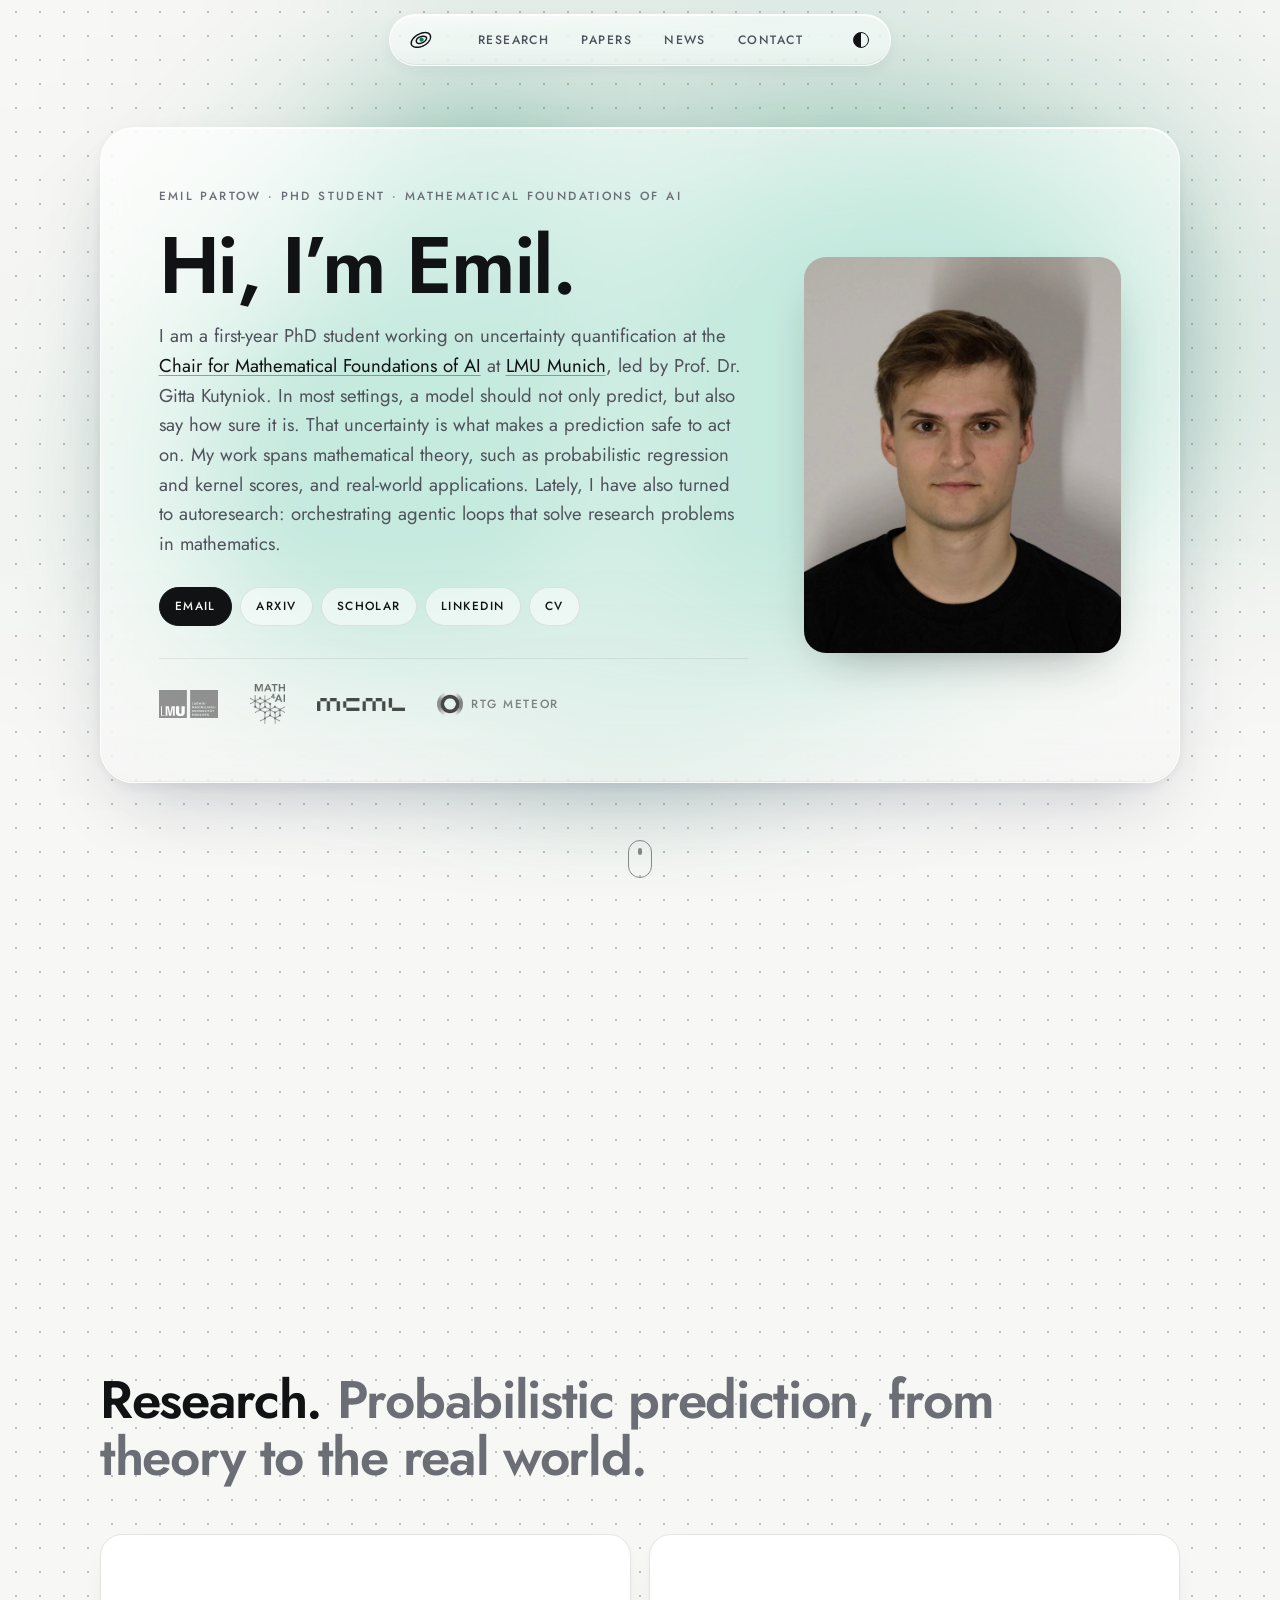
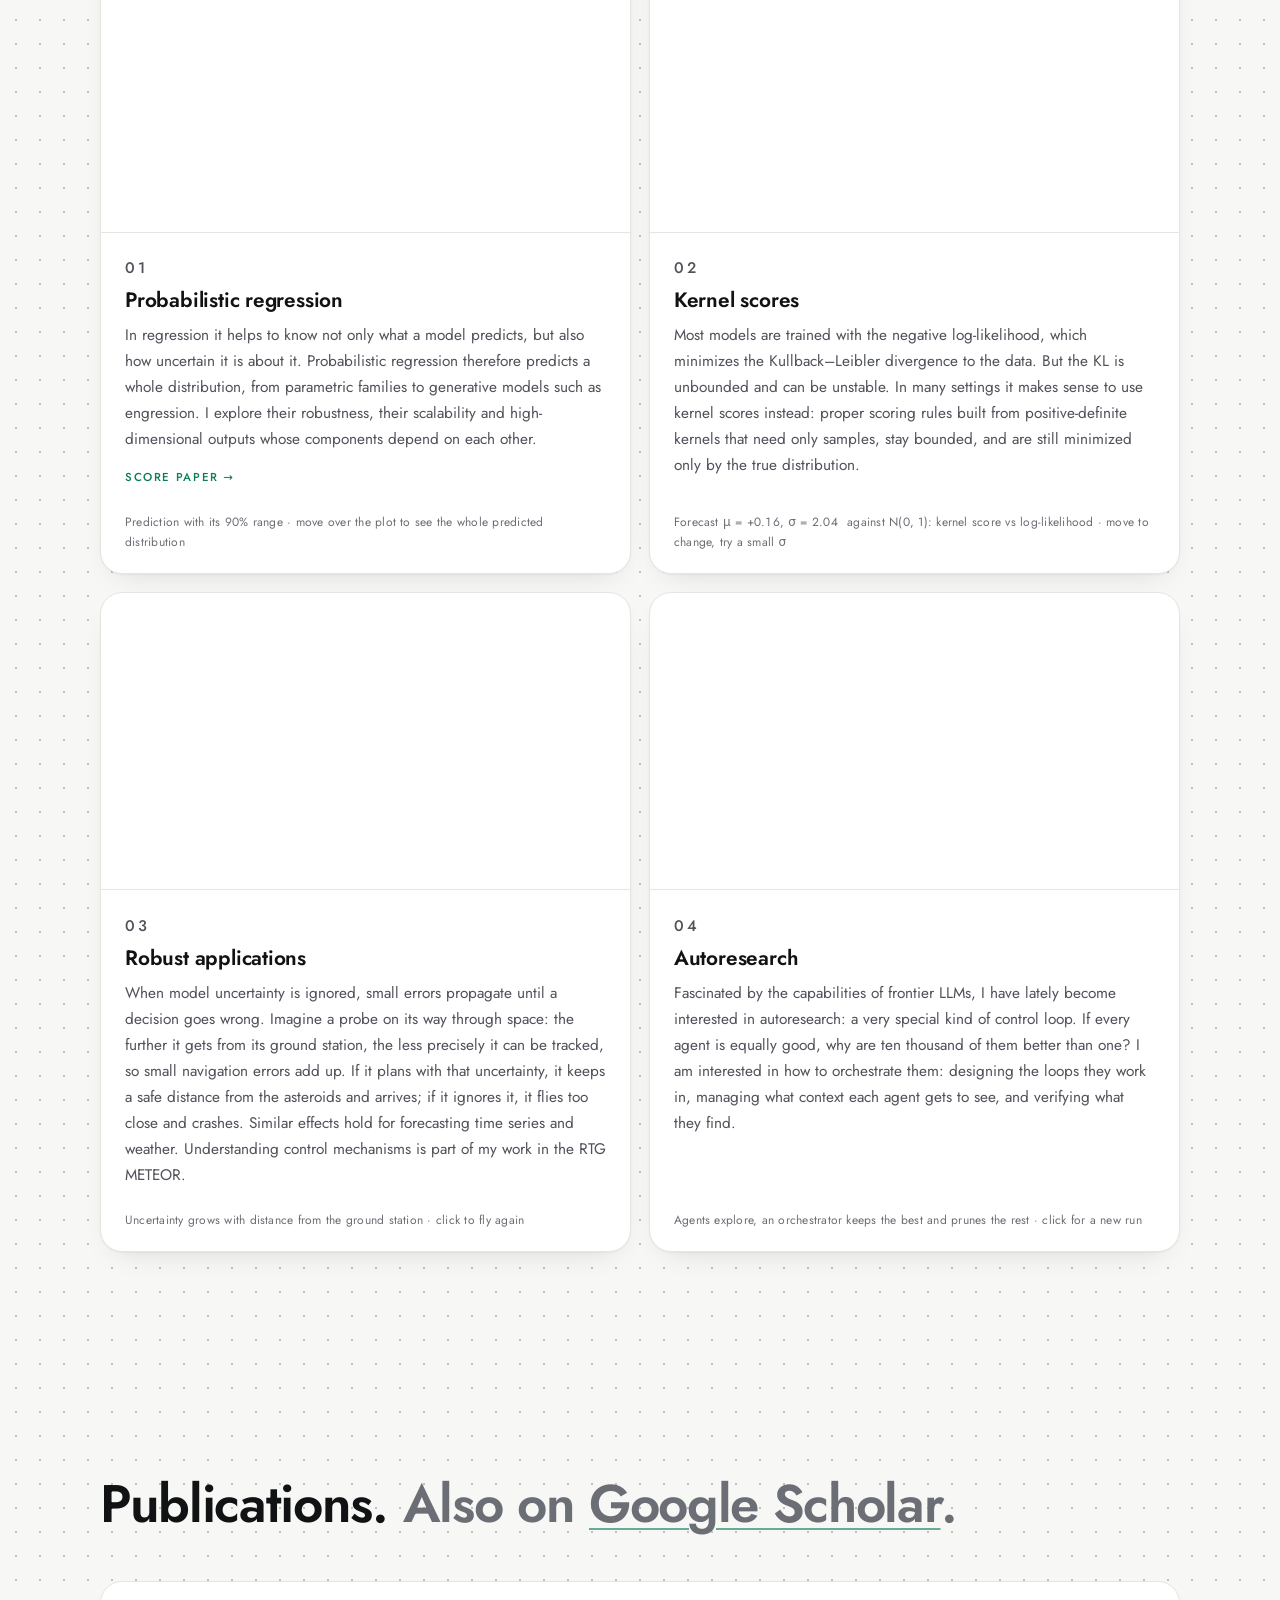
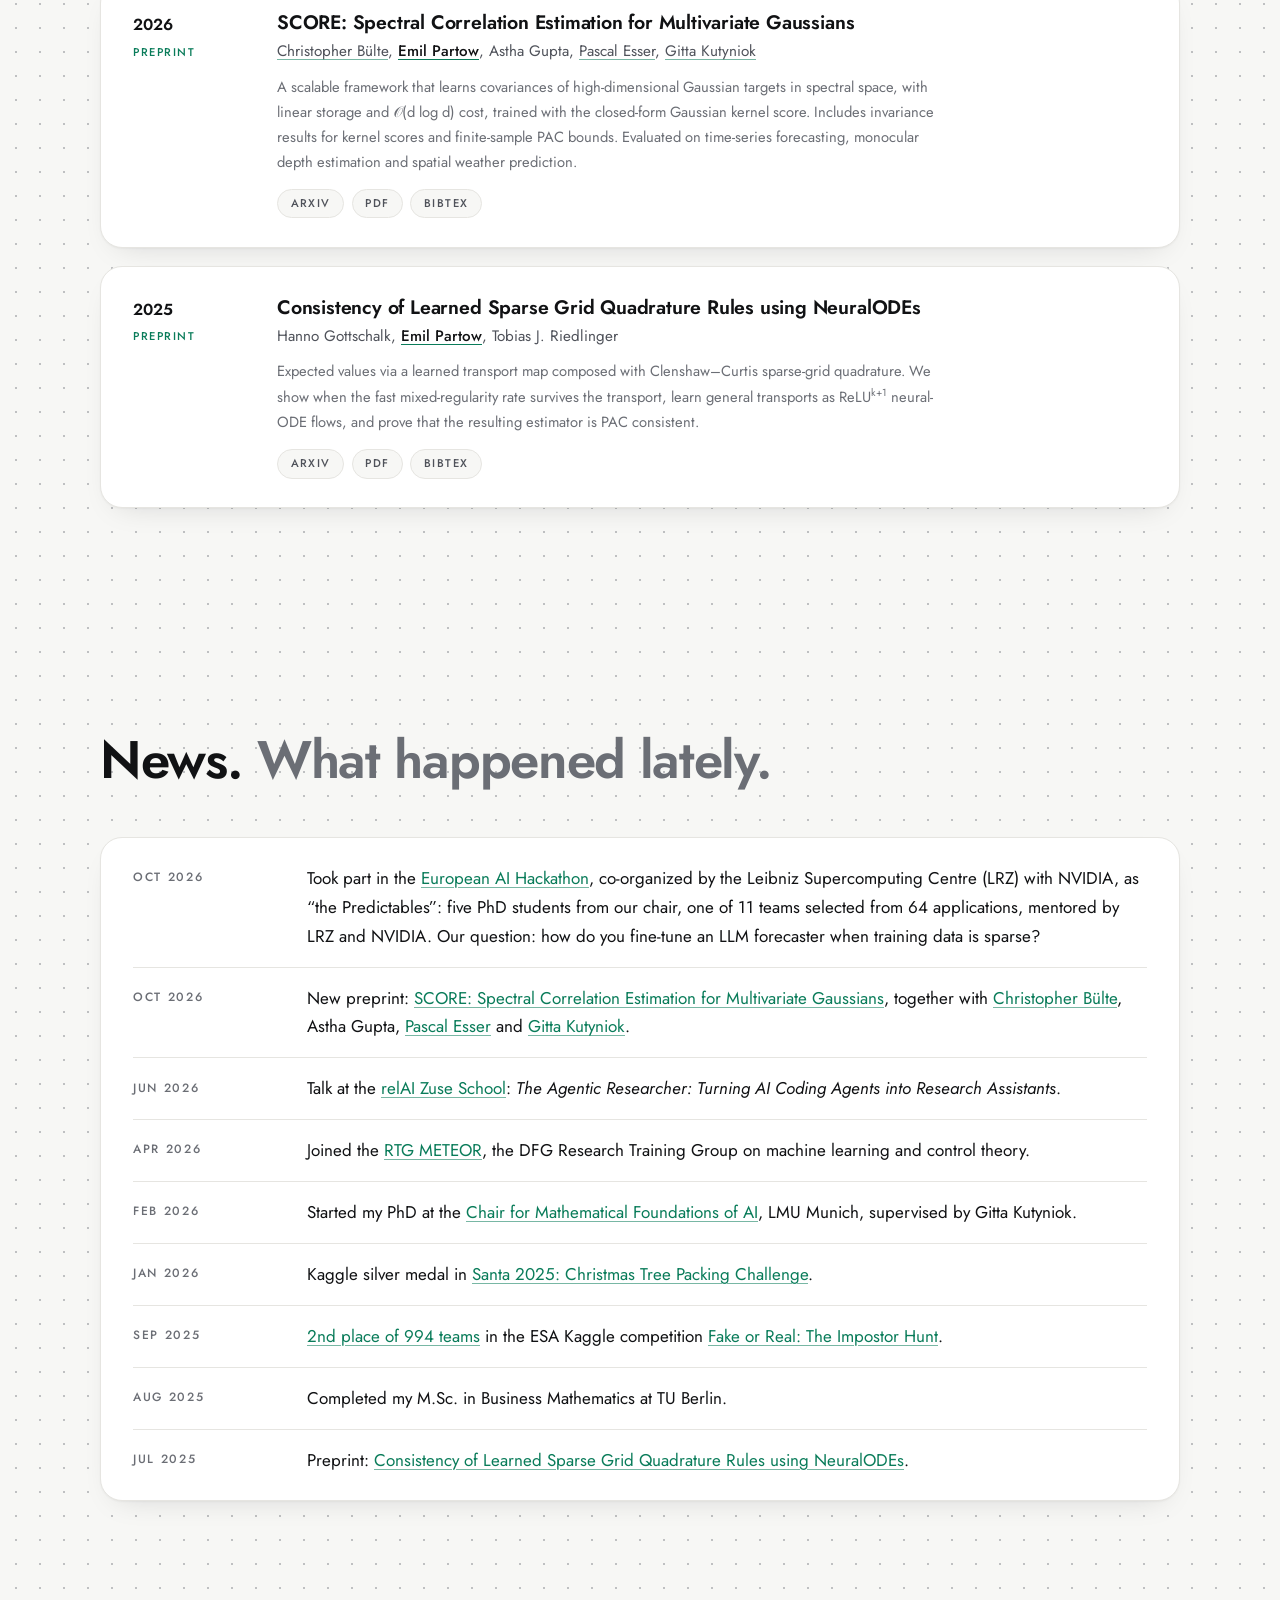
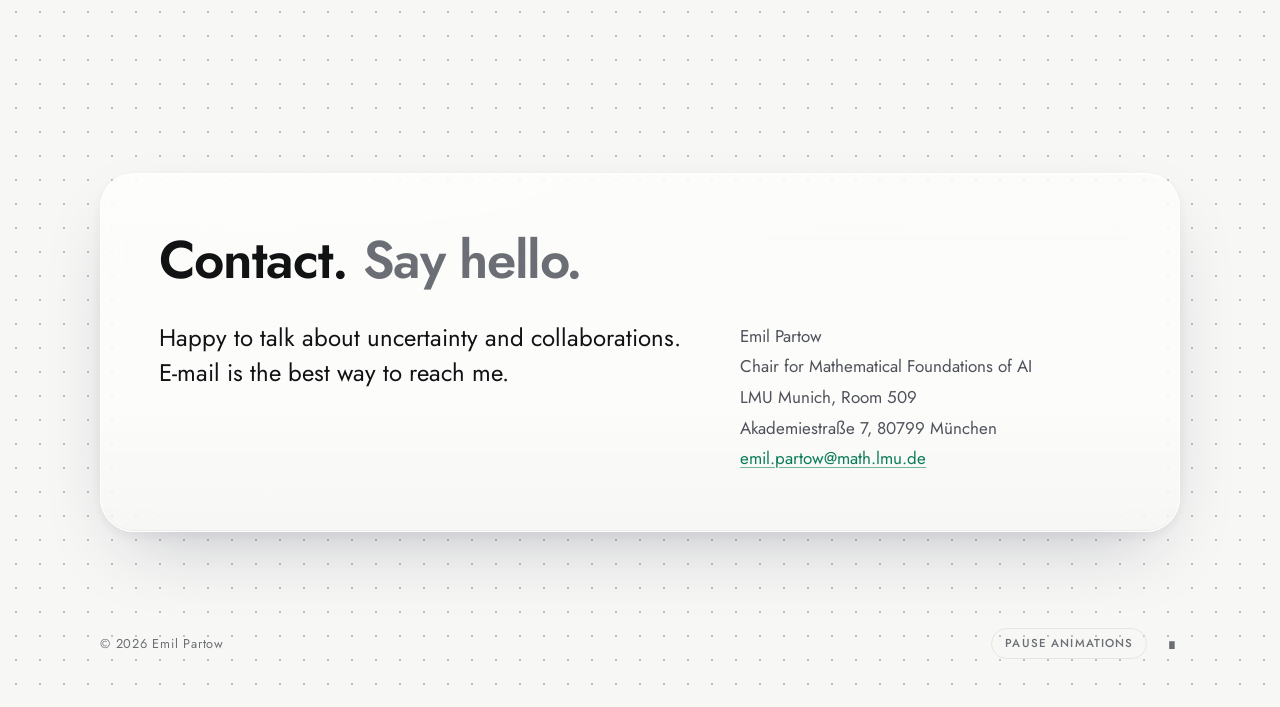
==== index.html @ 742541c1 "Mobile: tighter rhythm, one inner gutter, bigger hero name, 44px targets Co-Authored-By: Claude Opus" ====
<!DOCTYPE html>
<html lang="en">
<head>
  <meta charset="utf-8">
  <meta name="viewport" content="width=device-width, initial-scale=1">
  <title>Emil Partow · Uncertainty Quantification · LMU Munich</title>
  <meta name="description" content="Emil Partow, PhD student at LMU Munich (Chair for Mathematical Foundations of AI, MCML): uncertainty quantification, probabilistic regression and kernel scores.">
  <meta name="author" content="Emil Partow">
  <link rel="canonical" href="https://emilpartow.github.io/">

  <meta name="robots" content="index, follow, max-image-preview:large">

  <meta property="og:type" content="profile">
  <meta property="og:site_name" content="Emil Partow">
  <meta property="og:locale" content="en_US">
  <meta property="og:title" content="Emil Partow · Uncertainty Quantification · LMU Munich">
  <meta property="og:description" content="PhD student at LMU Munich working on uncertainty quantification: probabilistic regression, kernel scores and models that know what they do not know.">
  <meta property="og:url" content="https://emilpartow.github.io/">
  <meta property="og:image" content="https://emilpartow.github.io/assets/img/og.jpg">
  <meta property="og:image:width" content="1200">
  <meta property="og:image:height" content="630">
  <meta property="og:image:alt" content="Emil Partow, PhD student at LMU Munich, uncertainty quantification for machine learning">
  <meta property="profile:first_name" content="Emil">
  <meta property="profile:last_name" content="Partow">
  <meta name="twitter:card" content="summary_large_image">
  <meta name="twitter:title" content="Emil Partow · Uncertainty Quantification · LMU Munich">
  <meta name="twitter:description" content="PhD student at LMU Munich working on uncertainty quantification, probabilistic regression and kernel scores.">
  <meta name="twitter:image" content="https://emilpartow.github.io/assets/img/og.jpg">
  <meta name="twitter:image:alt" content="Emil Partow, PhD student at LMU Munich, uncertainty quantification for machine learning">

  <meta name="color-scheme" content="light dark">
  <meta name="theme-color" content="#f7f7f5" media="(prefers-color-scheme: light)">
  <meta name="theme-color" content="#0c0d0f" media="(prefers-color-scheme: dark)">
  <link rel="icon" href="assets/img/favicon-32.png?v=5" sizes="32x32" type="image/png">
  <link rel="icon" href="assets/img/favicon.svg?v=5" type="image/svg+xml">
  <link rel="apple-touch-icon" href="assets/img/apple-touch-icon.png?v=5">
  <meta name="apple-mobile-web-app-title" content="Emil Partow">

  <!-- Apply the saved theme before first paint to avoid a flash -->
  <script>
    (function () {
      try { var t = localStorage.getItem("theme"); if (t) document.documentElement.dataset.theme = t; } catch (e) {}
    })();
  </script>
  <link rel="stylesheet" href="assets/css/style.css?v=20261110y">

  <script type="application/ld+json">
  {
    "@context": "https://schema.org",
    "@graph": [
      {
        "@type": "ProfilePage",
        "@id": "https://emilpartow.github.io/#page",
        "url": "https://emilpartow.github.io/",
        "name": "Emil Partow · Uncertainty Quantification · LMU Munich",
        "inLanguage": "en",
        "mainEntity": { "@id": "https://emilpartow.github.io/#person" }
      },
      {
        "@type": "Person",
        "@id": "https://emilpartow.github.io/#person",
        "name": "Emil Partow",
        "givenName": "Emil",
        "familyName": "Partow",
        "jobTitle": "PhD Student",
        "description": "PhD student in the mathematical foundations of AI at LMU Munich, working on uncertainty quantification for machine learning.",
        "email": "mailto:emil.partow@math.lmu.de",
        "url": "https://emilpartow.github.io/",
        "image": "https://emilpartow.github.io/assets/img/portrait-square.jpg",
        "sameAs": [
          "https://scholar.google.com/citations?user=fLbsY5wAAAAJ",
          "https://www.linkedin.com/in/emil-partow-1a568a16a/"
        ],
        "knowsAbout": [
          "Uncertainty quantification", "Probabilistic regression", "Kernel scores", "Proper scoring rules",
          "Engression", "Probabilistic forecasting", "Statistical learning theory", "Generative models",
          "Autoresearch", "AI agents for research"
        ],
        "affiliation": [
          {
            "@type": "Organization",
            "name": "Chair for Mathematical Foundations of Artificial Intelligence (MATH4AI)",
            "url": "https://www.math.lmu.de/math4ai/en/",
            "parentOrganization": { "@type": "CollegeOrUniversity", "name": "LMU Munich", "url": "https://www.lmu.de/en/" }
          },
          { "@type": "ResearchOrganization", "name": "Munich Center for Machine Learning (MCML)", "url": "https://mcml.ai/" },
          { "@type": "Organization", "name": "DFG Research Training Group METEOR", "url": "https://rtg-meteor.de/" }
        ],
        "alumniOf": { "@type": "CollegeOrUniversity", "name": "Technische Universität Berlin", "url": "https://www.tu.berlin/" },
        "address": { "@type": "PostalAddress", "streetAddress": "Akademiestraße 7", "postalCode": "80799", "addressLocality": "München", "addressCountry": "DE" }
      },
      {
        "@type": "ScholarlyArticle",
        "headline": "SCORE: Spectral Correlation Estimation for Multivariate Gaussians",
        "author": [
          { "@type": "Person", "name": "Christopher Bülte", "sameAs": "https://scholar.google.com/citations?user=n7PQFWoAAAAJ" },
          { "@id": "https://emilpartow.github.io/#person" },
          { "@type": "Person", "name": "Astha Gupta" },
          { "@type": "Person", "name": "Pascal Esser", "sameAs": "https://scholar.google.com/citations?user=Eg_PUdsAAAAJ" },
          { "@type": "Person", "name": "Gitta Kutyniok", "sameAs": "https://scholar.google.com/citations?user=JHs9LssAAAAJ" }
        ],
        "datePublished": "2026-10",
        "url": "https://arxiv.org/abs/2610.12096",
        "sameAs": "https://arxiv.org/pdf/2610.12096"
      },
      {
        "@type": "ScholarlyArticle",
        "headline": "Consistency of Learned Sparse Grid Quadrature Rules using NeuralODEs",
        "author": [
          { "@type": "Person", "name": "Hanno Gottschalk" },
          { "@id": "https://emilpartow.github.io/#person" },
          { "@type": "Person", "name": "Tobias J. Riedlinger" }
        ],
        "datePublished": "2025-07",
        "url": "https://arxiv.org/abs/2507.01533",
        "sameAs": "https://arxiv.org/pdf/2507.01533"
      }
    ]
  }
  </script>
</head>

<!-- ↑ ↑ ↓ ↓ ← → ← → b a -->
<body>
  <a class="skip-link" href="#main">Skip to content</a>

  <header class="site-header">
    <nav class="nav glass" aria-label="Main">
      <a class="nav-brand" href="#top" aria-label="Emil Partow, back to top">
        <svg viewBox="0 0 64 64" width="26" height="26" aria-hidden="true" focusable="false">
          <path fill="none" stroke="currentColor" stroke-width="3.6" stroke-linecap="round" stroke-linejoin="round" d="M8.18,37.56 L8.36,36.67 L8.60,35.77 L8.91,34.86 L9.28,33.94 L9.72,33.02 L10.21,32.10 L10.76,31.18 L11.36,30.26 L12.02,29.35 L12.73,28.44 L13.49,27.54 L14.31,26.65 L15.17,25.76 L16.07,24.89 L17.03,24.04 L18.02,23.20 L19.06,22.38 L20.14,21.58 L21.27,20.80 L22.43,20.05 L23.62,19.32 L24.86,18.63 L26.12,17.97 L27.41,17.35 L28.72,16.76 L30.05,16.22 L31.41,15.73 L32.77,15.28 L34.13,14.89 L35.50,14.55 L36.86,14.27 L38.21,14.05 L39.54,13.89 L40.85,13.80 L42.13,13.76 L43.37,13.79 L44.57,13.89 L45.72,14.04 L46.82,14.26 L47.87,14.54 L48.85,14.88 L49.77,15.27 L50.62,15.71 L51.40,16.21 L52.12,16.75 L52.76,17.33 L53.33,17.95 L53.83,18.61 L54.26,19.30 L54.62,20.03 L54.92,20.77 L55.15,21.54 L55.32,22.33 L55.42,23.14 L55.47,23.97 L55.45,24.81 L55.39,25.65 L55.26,26.52 L55.09,27.39 L54.86,28.26 L54.58,29.15 L54.24,30.04 L53.86,30.94 L53.42,31.84 L52.93,32.75 L52.39,33.65 L51.80,34.56 L51.15,35.47 L50.44,36.38 L49.69,37.28 L48.87,38.17 L48.01,39.06 L47.09,39.93 L46.11,40.79 L45.09,41.63 L44.01,42.45 L42.89,43.24 L41.73,44.00 L40.52,44.74 L39.28,45.43 L38.01,46.09 L36.70,46.70 L35.38,47.27 L34.04,47.79 L32.68,48.26 L31.32,48.68 L29.96,49.04 L28.60,49.35 L27.25,49.60 L25.92,49.80 L24.61,49.94 L23.32,50.01 L22.06,50.03 L20.84,50.00 L19.66,49.91 L18.51,49.76 L17.41,49.55 L16.36,49.30 L15.37,48.99 L14.42,48.64 L13.54,48.23 L12.71,47.78 L11.94,47.28 L11.23,46.74 L10.59,46.16 L10.01,45.54 L9.50,44.89 L9.06,44.20 L8.69,43.48 L8.38,42.72 L8.15,41.94 L7.98,41.14 L7.89,40.31 L7.87,39.46 L7.91,38.59 L8.03,37.71 L8.22,36.81 L8.47,35.90 L8.79,34.99 L9.17,34.07"/>
          <path fill="none" stroke="currentColor" stroke-width="3.6" stroke-linecap="round" stroke-linejoin="round" d="M44.80,30.64 L44.57,31.09 L44.31,31.54 L44.02,31.99 L43.69,32.43 L43.34,32.88 L42.96,33.31 L42.56,33.74 L42.13,34.17 L41.68,34.59 L41.20,35.00 L40.71,35.40 L40.20,35.80 L39.68,36.18 L39.14,36.56 L38.58,36.93 L38.00,37.29 L37.41,37.63 L36.80,37.97 L36.18,38.30 L35.54,38.61 L34.89,38.90 L34.23,39.18 L33.56,39.44 L32.87,39.68 L32.18,39.89 L31.49,40.09 L30.79,40.25 L30.10,40.39 L29.41,40.49 L28.73,40.57 L28.07,40.61 L27.42,40.62 L26.79,40.60 L26.18,40.54 L25.60,40.46 L25.05,40.34 L24.53,40.18 L24.05,40.01 L23.60,39.80 L23.19,39.57 L22.82,39.32 L22.48,39.04 L22.17,38.76 L21.90,38.45 L21.66,38.14 L21.45,37.81 L21.26,37.47 L21.10,37.13 L20.97,36.78 L20.85,36.43 L20.75,36.07 L20.67,35.71 L20.61,35.34 L20.56,34.97 L20.53,34.60 L20.52,34.21 L20.52,33.82 L20.54,33.42 L20.59,33.02 L20.66,32.61 L20.75,32.18 L20.88,31.75 L21.03,31.32 L21.22,30.87 L21.45,30.42 L21.71,29.97 L22.01,29.52 L22.35,29.06 L22.73,28.61 L23.15,28.16 L23.61,27.72 L24.10,27.29 L24.62,26.88 L25.18,26.48 L25.77,26.10 L26.37,25.73 L27.00,25.39 L27.65,25.07 L28.31,24.77 L28.98,24.50 L29.65,24.25 L30.33,24.03 L31.01,23.83 L31.68,23.65 L32.35,23.49 L33.02,23.35 L33.68,23.24 L34.34,23.14 L34.98,23.06 L35.62,23.00 L36.25,22.95 L36.87,22.92 L37.49,22.91 L38.09,22.91 L38.69,22.93 L39.27,22.97 L39.85,23.03 L40.41,23.10 L40.95,23.20 L41.48,23.32 L41.99,23.46 L42.48,23.63 L42.94,23.82 L43.38,24.03 L43.78,24.27 L44.15,24.53 L44.48,24.82 L44.77,25.13 L45.02,25.46 L45.23,25.82 L45.39,26.19 L45.51,26.58 L45.58,26.99 L45.60,27.40 L45.58,27.83 L45.52,28.27 L45.42,28.71 L45.28,29.16 L45.10,29.61 L44.89,30.06"/>
          <circle class="nav-brand-dot" cx="33.4" cy="31.2" r="5.3"/>
        </svg>
      </a>
      <ul class="nav-links">
        <li><a href="#research">Research</a></li>
        <li><a href="#publications">Papers</a></li>
        <li><a href="#news">News</a></li>
        <li><a href="#contact">Contact</a></li>
      </ul>
      <button class="theme-toggle" type="button" aria-label="Dark mode" aria-pressed="false">
        <span class="theme-dot" aria-hidden="true"></span>
      </button>
    </nav>
  </header>

  <main id="main">
    <!-- ============ HERO ============ -->
    <section class="hero" id="top">
      <div class="hero-stage">
      <!-- a density behind the card: soft at the top, sharper as you scroll -->
      <canvas id="flow" aria-hidden="true"></canvas>
      <canvas id="flow-sharp" aria-hidden="true"></canvas>
      <div class="hero-card glass">
        <div class="hero-text">
          <p class="eyebrow">Emil Partow · PhD Student · Mathematical Foundations of AI</p>
          <h1><button class="greet" type="button" title="Click for another greeting">Hi</button>, I’m Emil<span class="sr-only"> Partow</span>.</h1>
          <p class="lead">
            I am a first-year PhD student working on uncertainty quantification at the
            <a href="https://www.math.lmu.de/math4ai/en/">Chair for Mathematical Foundations of AI</a> at
            <a href="https://www.lmu.de/en/">LMU Munich</a>, led by Prof. Dr. Gitta Kutyniok.
            In most settings, a model should not only predict, but also say how sure it is.
            That uncertainty is what makes a prediction safe to act on. My work spans mathematical theory,
            such as probabilistic regression and kernel scores, and real-world applications. Lately, I have
            also turned to autoresearch: orchestrating agentic loops that solve research problems in mathematics.
          </p>
          <ul class="links" aria-label="Profiles">
            <li><a href="mailto:emil.partow@math.lmu.de">Email</a></li>
            <li><a href="https://arxiv.org/search/?searchtype=author&amp;query=Partow%2C+Emil">arXiv</a></li>
            <li><a href="https://scholar.google.com/citations?user=fLbsY5wAAAAJ" rel="me">Scholar</a></li>
            <li><a href="https://www.linkedin.com/in/emil-partow-1a568a16a/" rel="me">LinkedIn</a></li>
            <li><a href="assets/cv.pdf" type="application/pdf">CV</a></li>
          </ul>
          <ul class="orgs" aria-label="Affiliations">
            <li><a href="https://www.lmu.de/en/"><img class="org-lmu" src="assets/img/logos/lmu.svg" alt="LMU Munich" width="362" height="171"></a></li>
            <li><a href="https://www.math.lmu.de/math4ai/en/" title="Chair for Mathematical Foundations of AI"><img class="org-math4ai" src="assets/img/logos/math4ai.png" alt="MATH4AI, Chair for Mathematical Foundations of AI" width="95" height="108"></a></li>
            <li><a href="https://mcml.ai/"><img class="org-mcml" src="assets/img/logos/mcml.png" alt="Munich Center for Machine Learning (MCML)" width="480" height="71"></a></li>
            <li><a href="https://rtg-meteor.de/" title="DFG Research Training Group METEOR"><img class="org-meteor" src="assets/img/logos/meteor.png" alt="" width="171" height="160"><span>RTG METEOR</span></a></li>
          </ul>
        </div>

        <figure class="hero-photo">
          <img src="assets/img/portrait.jpg" alt="Portrait of Emil Partow" width="720" height="900" fetchpriority="high" decoding="async">
        </figure>
      </div>
      <a class="scroll-cue" href="#research" aria-label="Scroll to research"><span></span></a>
      </div>
    </section>

    <!-- ============ RESEARCH ============ -->
    <section class="section container" id="research">
      <header class="section-head">
        <h2>Research. <span>Probabilistic prediction, from theory to the real world.</span></h2>
      </header>

      <div class="cards">
        <article class="card">
          <canvas class="viz" data-viz="engression" role="img" aria-label="Regression with uncertainty: data points, the predicted value as a line and a shaded 90 percent range around it that widens and becomes lopsided to the right; on hover the whole predicted distribution at that point"></canvas>
          <div class="card-body">
            <p class="card-index">01</p>
            <h3>Probabilistic regression</h3>
            <p>In regression it helps to know not only what a model predicts, but also how uncertain it is about it. Probabilistic regression therefore predicts a whole distribution, from parametric families to generative models such as engression. I explore their robustness, their scalability and high-dimensional outputs whose components depend on each other.</p>
            <p class="card-link"><a href="https://arxiv.org/abs/2610.12096">SCORE paper →</a></p>
            <p class="viz-hint">Prediction with its 90% range · move over the plot to see the whole predicted distribution</p>
          </div>
        </article>

        <article class="card">
          <canvas class="viz" data-viz="kernel" role="img" aria-label="A Gaussian forecast against the true distribution, with the excess kernel score over its mean and spread; next to it the excess log-likelihood, which blows up for small spreads while the kernel score stays bounded"></canvas>
          <div class="card-body">
            <p class="card-index">02</p>
            <h3>Kernel scores</h3>
            <p>Most models are trained with the negative log-likelihood, which minimizes the Kullback–Leibler divergence to the data. But the KL is unbounded and can be unstable. In many settings it makes sense to use kernel scores instead: proper scoring rules built from positive-definite kernels that need only samples, stay bounded, and are still minimized only by the true distribution.</p>
            <p class="viz-hint">Forecast <span data-out="kernel">μ, σ</span> against N(0, 1): kernel score vs log-likelihood · move to change, try a small σ</p>
          </div>
        </article>

        <article class="card">
          <canvas class="viz" data-viz="space" role="img" aria-label="A probe flies from Earth to a target past three asteroids. Its position uncertainty grows with distance from the ground station. A naive route passes close and several flights crash; a robust route keeps a margin that matches the uncertainty and all flights arrive"></canvas>
          <div class="card-body">
            <p class="card-index">03</p>
            <h3>Robust applications</h3>
            <p>When model uncertainty is ignored, small errors propagate until a decision goes wrong. Imagine a probe on its way through space: the further it gets from its ground station, the less precisely it can be tracked, so small navigation errors add up. If it plans with that uncertainty, it keeps a safe distance from the asteroids and arrives; if it ignores it, it flies too close and crashes. Similar effects hold for forecasting time series and weather. Understanding control mechanisms is part of my work in the RTG METEOR.</p>
            <p class="viz-hint">Uncertainty grows with distance from the ground station · click to fly again</p>
          </div>
        </article>

        <article class="card">
          <canvas class="viz" data-viz="autoresearch" role="img" aria-label="A tree of ideas growing from a question: in each round agents explore follow-up ideas, the best three are kept and the rest are pruned; at the end the best line of ideas leads to the result"></canvas>
          <div class="card-body">
            <p class="card-index">04</p>
            <h3>Autoresearch</h3>
            <p>Fascinated by the capabilities of frontier LLMs, I have lately become interested in autoresearch: a very special kind of control loop. If every agent is equally good, why are ten thousand of them better than one? I am interested in how to orchestrate them: designing the loops they work in, managing what context each agent gets to see, and verifying what they find.</p>
            <p class="viz-hint">Agents explore, an orchestrator keeps the best and prunes the rest · click for a new run</p>
          </div>
        </article>
      </div>
    </section>

    <!-- ============ PUBLICATIONS ============ -->
    <section class="section container" id="publications">
      <header class="section-head">
        <h2>Publications. <span>Also on <a href="https://scholar.google.com/citations?user=fLbsY5wAAAAJ">Google Scholar</a>.</span></h2>
      </header>

      <!--
        TEMPLATE: one <li class="pub"> per paper, newest first.
        Put your own name in <strong class="me">.
      -->
      <ol class="pubs">
        <li class="pub">
          <div class="pub-meta">
            <span class="pub-year">2026</span>
            <span class="pub-venue">Preprint</span>
          </div>
          <div class="pub-body">
            <h3 class="pub-title"><a href="https://arxiv.org/abs/2610.12096">SCORE: Spectral Correlation Estimation for Multivariate Gaussians</a></h3>
            <p class="pub-authors"><a href="https://scholar.google.com/citations?user=n7PQFWoAAAAJ">Christopher&nbsp;Bülte</a>, <strong class="me">Emil Partow</strong>, Astha&nbsp;Gupta, <a href="https://scholar.google.com/citations?user=Eg_PUdsAAAAJ">Pascal&nbsp;Esser</a>, <a href="https://scholar.google.com/citations?user=JHs9LssAAAAJ">Gitta&nbsp;Kutyniok</a></p>
            <p class="pub-tldr">
              A scalable framework that learns covariances of high-dimensional Gaussian targets in spectral space,
              with linear storage and 𝒪(d log d) cost, trained with the closed-form Gaussian kernel score.
              Includes invariance results for kernel scores and finite-sample PAC bounds. Evaluated on time-series forecasting,
              monocular depth estimation and spatial weather prediction.
            </p>
            <div class="pub-actions">
              <a class="chip" href="https://arxiv.org/abs/2610.12096">arXiv<span class="sr-only">: SCORE</span></a>
              <a class="chip" href="https://arxiv.org/pdf/2610.12096">PDF<span class="sr-only">: SCORE</span></a>
              <button class="chip bib-toggle" type="button" aria-expanded="false" aria-controls="bib-score">BibTeX</button>
            </div>
            <div class="bibtex" id="bib-score" hidden>
              <pre><code>@article{buelte2026score,
  title   = {{SCORE}: Spectral Correlation Estimation for Multivariate Gaussians},
  author  = {B{\"u}lte, Christopher and Partow, Emil and Gupta, Astha and Esser, Pascal and Kutyniok, Gitta},
  journal = {arXiv preprint arXiv:2610.12096},
  year    = {2026}
}</code></pre>
              <button class="copy-btn" type="button">Copy</button>
            </div>
          </div>
        </li>
        <li class="pub">
          <div class="pub-meta">
            <span class="pub-year">2025</span>
            <span class="pub-venue">Preprint</span>
          </div>
          <div class="pub-body">
            <h3 class="pub-title"><a href="https://arxiv.org/abs/2507.01533">Consistency of Learned Sparse Grid Quadrature Rules using NeuralODEs</a></h3>
            <p class="pub-authors">Hanno Gottschalk, <strong class="me">Emil Partow</strong>, Tobias J. Riedlinger</p>
            <p class="pub-tldr">
              Expected values via a learned transport map composed with Clenshaw–Curtis sparse-grid quadrature.
              We show when the fast mixed-regularity rate survives the transport, learn general transports as
              ReLU<sup>k+1</sup> neural-ODE flows, and prove that the resulting estimator is PAC consistent.
            </p>
            <div class="pub-actions">
              <a class="chip" href="https://arxiv.org/abs/2507.01533">arXiv<span class="sr-only">: Sparse grid quadrature</span></a>
              <a class="chip" href="https://arxiv.org/pdf/2507.01533">PDF<span class="sr-only">: Sparse grid quadrature</span></a>
              <button class="chip bib-toggle" type="button" aria-expanded="false" aria-controls="bib-quad">BibTeX</button>
            </div>
            <div class="bibtex" id="bib-quad" hidden>
              <pre><code>@article{gottschalk2025consistency,
  title   = {Consistency of Learned Sparse Grid Quadrature Rules using {NeuralODEs}},
  author  = {Gottschalk, Hanno and Partow, Emil and Riedlinger, Tobias J.},
  journal = {arXiv preprint arXiv:2507.01533},
  year    = {2025}
}</code></pre>
              <button class="copy-btn" type="button">Copy</button>
            </div>
          </div>
        </li>
      </ol>
    </section>

    <!-- ============ NEWS ============ -->
    <section class="section container" id="news">
      <header class="section-head">
        <h2>News. <span>What happened lately.</span></h2>
      </header>
      <ul class="timeline">
        <li>
          <time datetime="2026-10">Oct 2026</time>
          <p>Took part in the <a href="https://www.hlrs.de/training/2026/hack-ai">European AI Hackathon</a>, co-organized by the Leibniz Supercomputing Centre (LRZ) with NVIDIA, as “the Predictables”: five PhD students from our chair, one of 11 teams selected from 64 applications, mentored by LRZ and NVIDIA. Our question: how do you fine-tune an LLM forecaster when training data is sparse?</p>
        </li>
        <li>
          <time datetime="2026-10">Oct 2026</time>
          <p>New preprint: <a href="https://arxiv.org/abs/2610.12096">SCORE: Spectral Correlation Estimation for Multivariate Gaussians</a>, together with <a href="https://scholar.google.com/citations?user=n7PQFWoAAAAJ">Christopher&nbsp;Bülte</a>, Astha&nbsp;Gupta, <a href="https://scholar.google.com/citations?user=Eg_PUdsAAAAJ">Pascal&nbsp;Esser</a> and <a href="https://scholar.google.com/citations?user=JHs9LssAAAAJ">Gitta&nbsp;Kutyniok</a>.</p>
        </li>
        <li>
          <time datetime="2026-06-08">Jun 2026</time>
          <p>Talk at the <a href="https://zuseschoolrelai.de/how-can-agentic-research-work-in-practice/">relAI Zuse School</a>: <em>The Agentic Researcher: Turning AI Coding Agents into Research Assistants</em>.</p>
        </li>
        <li>
          <time datetime="2026-04-01">Apr 2026</time>
          <p>Joined the <a href="https://rtg-meteor.de/">RTG METEOR</a>, the DFG Research Training Group on machine learning and control theory.</p>
        </li>
        <li>
          <time datetime="2026-02">Feb 2026</time>
          <p>Started my PhD at the <a href="https://www.math.lmu.de/math4ai/en/">Chair for Mathematical Foundations of AI</a>, LMU Munich, supervised by Gitta Kutyniok.</p>
        </li>
        <li>
          <time datetime="2026-01">Jan 2026</time>
          <p>Kaggle silver medal in <a href="https://www.kaggle.com/competitions/santa-2025">Santa 2025: Christmas Tree Packing Challenge</a>.</p>
        </li>
        <li>
          <time datetime="2025-09">Sep 2025</time>
          <p><a href="https://mcml.ai/news/2025-10-21-emil-kaggle/">2nd place of 994 teams</a> in the ESA Kaggle competition <a href="https://www.kaggle.com/competitions/fake-or-real-the-impostor-hunt">Fake or Real: The Impostor Hunt</a>.</p>
        </li>
        <li>
          <time datetime="2025-08">Aug 2025</time>
          <p>Completed my M.Sc. in Business Mathematics at TU Berlin.</p>
        </li>
        <li>
          <time datetime="2025-07">Jul 2025</time>
          <p>Preprint: <a href="https://arxiv.org/abs/2507.01533">Consistency of Learned Sparse Grid Quadrature Rules using NeuralODEs</a>.</p>
        </li>
      </ul>
    </section>

  </main>

  <!-- ============ OUTRO: the pattern from the top returns, converged, behind contact and footer ============ -->
  <div class="outro">
    <canvas id="flow-end" aria-hidden="true"></canvas>
    <section class="section contact" id="contact" aria-labelledby="contact-title">
      <div class="container">
        <div class="contact-card glass">
          <header class="section-head">
            <h2 id="contact-title">Contact. <span>Say hello.</span></h2>
          </header>
          <div class="contact-grid">
            <p class="contact-lead">
              Happy to talk about uncertainty and collaborations.
              E-mail is the best way to reach me.
            </p>
            <address>
              Emil Partow<br>
              Chair for Mathematical Foundations of AI<br>
              LMU Munich, Room 509<br>
              Akademiestraße 7, 80799 München<br>
              <a href="mailto:emil.partow@math.lmu.de">emil.partow@math.lmu.de</a>
            </address>
          </div>
        </div>
      </div>
    </section>

    <footer class="site-footer">
      <div class="container footer-inner">
        <p>© <span id="year">2026</span> Emil Partow</p>
        <div class="footer-actions">
          <button class="motion-toggle" type="button">Pause animations</button>
          <button class="qed" type="button" aria-label="Q.E.D.">∎</button>
        </div>
      </div>
    </footer>
  </div>

  <div class="toast" role="status" aria-live="polite"></div>

  <script src="assets/js/viz.js?v=20261110y" defer></script>
  <script src="assets/js/main.js?v=20261110y" defer></script>
</body>
</html>
---- assets/css/style.css ----
/* ==========================================================================
   Emil Partow · personal academic site
   Plain CSS. Futura where installed, self-hosted Jost (OFL) everywhere else.
   Apple-inspired: floating glass navigation, a glass intro card over a live
   probability density that sharpens as you scroll, large two-tone section titles.
   ========================================================================== */

@font-face {
  font-family: "Jost";
  src: url("../fonts/jost-var.woff2") format("woff2");
  font-weight: 100 900;
  font-style: normal;
  font-display: swap;
}
@font-face {
  font-family: "Jost";
  src: url("../fonts/jost-var-italic.woff2") format("woff2");
  font-weight: 100 900;
  font-style: italic;
  font-display: swap;
}

:root {
  --bg: #f7f7f5;
  --surface: #ffffff;
  --ink: #111214;
  --ink-soft: #4f525a;
  --muted: #6b6e75;
  --line: #e6e5e1;
  --accent: #0a7c5a;
  --accent-soft: rgba(10, 124, 90, 0.08);
  --on-accent: #ffffff;
  --photo-brightness: 1.1;
  --logo-filter: none;
  --logo-thin: brightness(.55) contrast(1.3);

  /* liquid glass */
  --glass-bg: rgba(255, 255, 255, 0.58);
  --glass-border: rgba(255, 255, 255, 0.75);
  --glass-hi: rgba(255, 255, 255, 0.95);
  --glass-lo: rgba(17, 18, 20, 0.05);
  --glass-shadow: 0 30px 80px -30px rgba(25, 30, 70, 0.28), 0 4px 14px rgba(25, 30, 70, 0.06);
  --card-shadow: 0 1px 2px rgba(17, 18, 20, 0.04), 0 12px 32px -18px rgba(17, 18, 20, 0.18);

  --font: "Futura PT", Futura, "Jost", "Century Gothic", "Avenir Next", system-ui, sans-serif;
  --mono: ui-monospace, "SF Mono", Menlo, Consolas, monospace;

  --maxw: 1080px;
  --radius: 22px;
}

:root[data-theme="light"] { color-scheme: light; }
:root[data-theme="dark"] {
  color-scheme: dark;
  --bg: #0c0d0f;
  --surface: #16171a;
  --ink: #f0efec;
  --ink-soft: #b0b2b8;
  --muted: #8d9097;
  --line: #24262b;
  --accent: #3dd6a3;
  --accent-soft: rgba(61, 214, 163, 0.1);
  --on-accent: #0c0d0f;
  --photo-brightness: .96;
  --logo-filter: invert(1) hue-rotate(180deg);
  --logo-thin: brightness(1.7);
  --glass-bg: rgba(30, 31, 36, 0.55);
  --glass-border: rgba(255, 255, 255, 0.12);
  --glass-hi: rgba(255, 255, 255, 0.16);
  --glass-lo: rgba(0, 0, 0, 0.35);
  --glass-shadow: 0 30px 80px -30px rgba(0, 0, 0, 0.7), 0 4px 14px rgba(0, 0, 0, 0.3);
  --card-shadow: 0 1px 2px rgba(0, 0, 0, 0.3), 0 12px 32px -18px rgba(0, 0, 0, 0.6);
}
@media (prefers-color-scheme: dark) {
  :root:not([data-theme="light"]) {
    --bg: #0c0d0f;
    --surface: #16171a;
    --ink: #f0efec;
    --ink-soft: #b0b2b8;
    --muted: #8d9097;
    --line: #24262b;
    --accent: #3dd6a3;
    --accent-soft: rgba(61, 214, 163, 0.1);
    --on-accent: #0c0d0f;
    --photo-brightness: .96;
    --logo-filter: invert(1) hue-rotate(180deg);
    --logo-thin: brightness(1.7);
    --glass-bg: rgba(30, 31, 36, 0.55);
    --glass-border: rgba(255, 255, 255, 0.12);
    --glass-hi: rgba(255, 255, 255, 0.16);
    --glass-lo: rgba(0, 0, 0, 0.35);
    --glass-shadow: 0 30px 80px -30px rgba(0, 0, 0, 0.7), 0 4px 14px rgba(0, 0, 0, 0.3);
    --card-shadow: 0 1px 2px rgba(0, 0, 0, 0.3), 0 12px 32px -18px rgba(0, 0, 0, 0.6);
  }
}

/* ---------- base ---------- */
*, *::before, *::after { box-sizing: border-box; }
/* one dot grid for the whole page, like a sheet of graph paper under everything. It sits on the
   root element, so it also fills the overscroll area when you pull past the top or the bottom
   (rubber-banding on macOS and iOS, pull to refresh). Text always sits on solid or glass surfaces. */
html {
  scroll-behavior: smooth; scroll-padding-top: 96px; -webkit-text-size-adjust: 100%;
  background-color: var(--bg);
  background-image: radial-gradient(circle, color-mix(in srgb, var(--muted) 40%, transparent) 1px, transparent 1.4px);
  background-size: 24px 24px; background-position: center top;
  transition: background-color .3s ease;
}
@media (prefers-reduced-motion: reduce) { html { scroll-behavior: auto; } }

body {
  margin: 0;
  background: transparent;
  color: var(--ink);
  font: 400 17px/1.7 var(--font);
  -webkit-font-smoothing: antialiased;
  text-rendering: optimizeLegibility;
  transition: color .3s ease;
}


h1, h2, h3 { font-weight: 500; line-height: 1.15; margin: 0; }
p { margin: 0 0 1em; }
a { color: var(--accent); text-decoration: none; }
a, button { -webkit-tap-highlight-color: transparent; }
a:hover { text-decoration: underline; text-underline-offset: 3px; text-decoration-thickness: 1px; }
sup { font-size: .7em; }
::selection { background: var(--accent); color: var(--on-accent); }
:focus-visible { outline: 2px solid var(--accent); outline-offset: 3px; border-radius: 4px; }

.container { width: min(100% - 3rem, var(--maxw)); margin-inline: auto; }

.sr-only { position: absolute; width: 1px; height: 1px; padding: 0; margin: -1px; overflow: hidden; clip: rect(0 0 0 0); white-space: nowrap; border: 0; }
.skip-link { position: absolute; left: -999px; top: 0; background: var(--ink); color: var(--bg); padding: .5rem 1rem; z-index: 100; }
.skip-link:focus { left: 1rem; top: 1rem; }

code { font: .86em var(--mono); background: color-mix(in srgb, var(--ink) 6%, transparent); padding: .1em .35em; border-radius: 4px; }
pre code { background: none; padding: 0; }

/* ---------- liquid glass ----------
   Translucent fill, strong backdrop blur with extra saturation, a bright top edge
   and a darker bottom edge (light catching a curved surface), and a soft sheen. */
.glass {
  position: relative; isolation: isolate;
  background: var(--glass-bg);
  -webkit-backdrop-filter: blur(26px) saturate(180%);
          backdrop-filter: blur(26px) saturate(180%);
  border: 1px solid var(--glass-border);
  box-shadow: inset 0 1px 0 var(--glass-hi), inset 0 -1px 0 var(--glass-lo), var(--glass-shadow);
}
.glass::before {
  content: ""; position: absolute; inset: 0; z-index: -1; border-radius: inherit; pointer-events: none;
  background:
    radial-gradient(120% 70% at 15% 0%, color-mix(in srgb, var(--glass-hi) 55%, transparent), transparent 55%),
    linear-gradient(180deg, transparent 60%, color-mix(in srgb, var(--glass-lo) 60%, transparent));
  opacity: .7;
}

/* ---------- header: a floating glass capsule ---------- */
.site-header {
  position: fixed; top: 14px; left: 0; right: 0; z-index: 50;
  display: flex; justify-content: center; pointer-events: none;
}
.nav {
  pointer-events: auto;
  display: flex; align-items: center; gap: 1.6rem;
  height: 52px; padding: 0 .6rem 0 1.3rem; border-radius: 999px;
}
/* the mark: two contour lines of a density and its mode, the same as the favicon */
.nav-brand { display: grid; place-items: center; width: 34px; height: 34px; margin-left: -.4rem; border-radius: 50%; color: var(--ink); transition: color .2s, transform .4s cubic-bezier(.2, .7, .2, 1); }
.nav-brand svg { display: block; }
.nav-brand-dot { fill: var(--accent); }
.nav-brand:hover { text-decoration: none; color: var(--accent); }
@media (hover: hover) { .nav-brand:hover { transform: rotate(-20deg); } }
.nav-links { display: flex; gap: .3rem; list-style: none; margin: 0; padding: 0; }
.nav-links a {
  display: block; padding: .38rem .85rem; border-radius: 999px;
  color: var(--ink-soft); font-size: .76rem; font-weight: 500; letter-spacing: .12em; text-transform: uppercase;
  transition: color .2s, background-color .2s;
}
.nav-links a:hover { color: var(--ink); text-decoration: none; }
.nav-links a.active { color: var(--ink); background: color-mix(in srgb, var(--ink) 7%, transparent); }

/* theme toggle: a half-filled disc */
.theme-toggle {
  width: 38px; height: 38px; padding: 0; border: 0; border-radius: 50%; background: none; cursor: pointer;
  display: grid; place-items: center; transition: background-color .2s;
}
.theme-toggle:hover { background: color-mix(in srgb, var(--ink) 7%, transparent); }
.theme-dot {
  width: 16px; height: 16px; border-radius: 50%; border: 1.5px solid var(--ink);
  background: linear-gradient(90deg, var(--ink) 50%, transparent 50%);
  transition: transform .5s cubic-bezier(.6, 0, .2, 1);
}
.theme-toggle:hover .theme-dot { transform: rotate(180deg); }

/* ---------- hero ----------
   The stage holds still for a short stretch of scrolling; meanwhile the density behind the card
   contracts and comes into focus. viz.js sets the scroll progress --p (0 → 1) on .hero. */
.hero { --p: 0; position: relative; height: 140svh; }
/* the hero's colour continues above the page, so pulling down past the top (rubber-banding) stays petrol */
.hero::before {
  content: ""; position: absolute; left: 0; right: 0; bottom: 100%; height: 70vh; pointer-events: none;
  background: radial-gradient(70% 90% at 50% 100%, color-mix(in srgb, var(--accent) 16%, transparent), transparent 75%);
}
.hero-stage {
  position: sticky; top: 0; height: 100svh; overflow: hidden;
  display: grid; place-items: center; padding: 84px 0 22px;
  grid-template-rows: 1fr auto; /* card, then the scroll cue in its own row: the two never overlap */
}
/* the same tiny canvas twice: scaled up smoothly (soft) and pixelated (sharp), cross-faded */
#flow, #flow-sharp { position: absolute; inset: 0; z-index: 0; width: 100%; height: 100%; pointer-events: none; }
#flow, #flow-sharp {
  -webkit-mask-image: linear-gradient(180deg, #000 60%, transparent 100%);
          mask-image: linear-gradient(180deg, #000 60%, transparent 100%);
}
#flow { image-rendering: auto; }
#flow-sharp { image-rendering: pixelated; image-rendering: crisp-edges; opacity: 0; }

.hero-card {
  z-index: 2; width: min(100% - 3rem, var(--maxw));
  display: grid; grid-template-columns: 1.3fr .7fr; gap: 3.5rem; align-items: center;
  padding: clamp(2rem, 4.5vw, 3.6rem); border-radius: 34px;
}
.scroll-cue {
  position: relative; z-index: 1; margin-top: 14px;
  width: 24px; height: 38px; border-radius: 999px; border: 1.5px solid var(--muted);
  opacity: calc(.8 - var(--p) * 4);
}
.scroll-cue span {
  position: absolute; left: 50%; top: 7px; width: 4px; height: 7px; margin-left: -2px; border-radius: 2px;
  background: var(--muted); animation: cue 1.8s ease-in-out infinite;
}
@keyframes cue { 0% { transform: translateY(0); opacity: 1; } 70% { transform: translateY(12px); opacity: 0; } 100% { opacity: 0; } }

.eyebrow {
  font-size: .74rem; font-weight: 500; letter-spacing: .2em; text-transform: uppercase;
  color: var(--muted); margin-bottom: 1.2rem;
}
.hero h1 {
  font-size: clamp(2.8rem, 6.4vw, 5rem); font-weight: 600; letter-spacing: -0.03em; line-height: 1;
  margin-bottom: 1rem;
}
.lead a { color: var(--ink); text-decoration: underline; text-decoration-color: color-mix(in srgb, var(--accent) 55%, transparent); text-underline-offset: 3px; }
.lead a:hover { color: var(--accent); }
.lead { font-size: 1.16rem; line-height: 1.6; color: var(--ink-soft); max-width: 33em; margin-bottom: 1.8rem; }

.links { display: flex; flex-wrap: wrap; gap: .5rem; list-style: none; padding: 0; margin: 0; }
.links a {
  display: block; padding: .5rem .95rem; border-radius: 999px;
  color: var(--ink); font-size: .74rem; font-weight: 500; letter-spacing: .12em; text-transform: uppercase;
  background: color-mix(in srgb, var(--surface) 55%, transparent);
  border: 1px solid color-mix(in srgb, var(--ink) 9%, transparent);
  transition: background-color .2s, color .2s, border-color .2s;
}
.links a:hover { color: var(--accent); border-color: color-mix(in srgb, var(--accent) 40%, transparent); text-decoration: none; }
.links li:first-child a { background: var(--ink); color: var(--bg); border-color: var(--ink); }
.links li:first-child a:hover { background: var(--accent); border-color: var(--accent); color: var(--on-accent); }

.greet { font: inherit; color: inherit; letter-spacing: inherit; background: none; border: 0; padding: 0; cursor: pointer; }
.greet:hover { color: var(--accent); }

/* affiliations: quiet and monochrome, in color on hover */
.orgs { display: flex; flex-wrap: wrap; align-items: center; gap: .9rem 2rem; list-style: none; padding: 1.6rem 0 0; margin: 2rem 0 0; border-top: 1px solid color-mix(in srgb, var(--ink) 8%, transparent); }
.orgs a {
  display: flex; align-items: center; gap: .55rem; color: var(--ink-soft);
  filter: grayscale(1); opacity: .7; transition: filter .3s ease, opacity .3s ease;
}
.orgs a:hover { filter: none; opacity: 1; text-decoration: none; }
.orgs img { display: block; width: auto; }
.org-lmu { height: 28px; }
.org-mcml { height: 13px; filter: var(--logo-filter); }
.org-meteor { height: 24px; filter: var(--logo-filter); }
.orgs span { font-size: .74rem; font-weight: 500; letter-spacing: .14em; text-transform: uppercase; }
.org-math4ai { height: 40px; filter: var(--logo-thin); } /* thin green lines: more contrast while grey */

.hero-photo { margin: 0; justify-self: end; width: 100%; max-width: 330px; }
.hero-photo img {
  display: block; width: 100%; height: auto; aspect-ratio: 4 / 5; object-fit: cover;
  border-radius: 22px; background: var(--line);
  filter: brightness(var(--photo-brightness)) contrast(1.02);
  box-shadow: 0 20px 50px -25px rgba(17, 18, 20, 0.45);
}

/* ---------- sections ---------- */
.section { padding: 7rem 0; }
.section-head { margin-bottom: 3rem; }
.section-head h2 {
  font-size: clamp(2rem, 4.4vw, 3.3rem); font-weight: 600; letter-spacing: -0.025em; line-height: 1.08;
  max-width: 19em;
}
.section-head h2 span { color: var(--muted); }
.section-head h2 a { color: inherit; text-decoration: underline; text-decoration-thickness: 2px; text-underline-offset: 6px; text-decoration-color: color-mix(in srgb, var(--accent) 60%, transparent); }
.section-head h2 a:hover { color: var(--accent); }

/* ---------- research: a bento of themes ---------- */
.cards { display: grid; grid-template-columns: repeat(2, 1fr); gap: 1.1rem; }
.card {
  display: flex; flex-direction: column; border-radius: var(--radius);
  background: var(--surface); border: 1px solid var(--line); overflow: hidden;
  box-shadow: var(--card-shadow);
  transition: transform .4s cubic-bezier(.2, .7, .2, 1), box-shadow .4s ease, border-color .3s ease;
}
/* hover effects only where there is a real pointer, so nothing sticks after a tap on a phone */
@media (hover: hover) {
  .card:hover { transform: translateY(-3px); box-shadow: var(--card-shadow), 0 24px 50px -30px color-mix(in srgb, var(--accent) 45%, transparent); }
  .card.reveal.visible:hover { transform: translateY(-3px); }
}
.viz { display: block; width: 100%; aspect-ratio: 16 / 9; border-bottom: 1px solid var(--line); cursor: crosshair; touch-action: pan-y; }
.card-body { padding: 1.4rem 1.5rem 1.3rem; display: flex; flex-direction: column; flex: 1; }
.card-index { font-size: .72rem; letter-spacing: .2em; color: var(--accent); margin-bottom: .5rem; font-weight: 500; }
.card h3 { font-size: 1.3rem; font-weight: 600; letter-spacing: -0.01em; margin-bottom: .55rem; }
.card p { color: var(--ink-soft); font-size: .96rem; }
.card-link { margin: -.3rem 0 1rem !important; }
.card-link a { font-size: .72rem; font-weight: 500; letter-spacing: .14em; text-transform: uppercase; }
/* live numbers in the hints: equal-width digits and no line break inside, so the text does not jump */
[data-out] { display: inline-block; white-space: nowrap; font-variant-numeric: tabular-nums; }
[data-out="kernel"] { min-width: 10em; } /* Futura has no tabular figures: reserve the widest value */
.viz-hint { margin: auto 0 0 !important; padding-top: .4rem; font-size: .75rem !important; color: var(--muted) !important; letter-spacing: .02em; }


/* ---------- publications ---------- */
.pubs { list-style: none; padding: 0; margin: 0; display: grid; gap: 1.1rem; }
.pub {
  display: grid; grid-template-columns: 120px 1fr; gap: 1.5rem;
  padding: 1.8rem 2rem; border-radius: var(--radius); background: var(--surface); border: 1px solid var(--line);
  box-shadow: var(--card-shadow);
}
.pub-meta { display: flex; flex-direction: column; gap: .3rem; }
.pub-year { font-size: 1rem; font-weight: 600; }
.pub-venue { font-size: .7rem; font-weight: 500; letter-spacing: .14em; text-transform: uppercase; color: var(--accent); }
.pub-title { font-size: 1.22rem; font-weight: 600; letter-spacing: -0.01em; margin-bottom: .35rem; }
.pub-title a { color: var(--ink); }
.pub-title a:hover { color: var(--accent); text-decoration: none; }
.pub-authors { color: var(--ink-soft); font-size: .95rem; margin-bottom: .6rem; }
.pub-tldr { color: var(--muted); font-size: .92rem; max-width: 46em; margin-bottom: .9rem; }
.pub-authors a { color: inherit; }
.pub-authors .me { color: var(--ink); font-weight: 500; text-decoration: underline; text-decoration-color: var(--accent); text-underline-offset: 3px; }
.pub-actions { display: flex; flex-wrap: wrap; gap: .45rem; }
.chip {
  font: 500 .7rem/1 var(--font); letter-spacing: .12em; text-transform: uppercase;
  padding: .5rem .8rem; border-radius: 999px; cursor: pointer;
  border: 1px solid var(--line); background: var(--bg); color: var(--ink-soft);
  transition: color .15s, border-color .15s, background .15s;
}
.chip:hover { color: var(--accent); border-color: var(--accent); text-decoration: none; }
.chip[aria-expanded="true"] { background: var(--accent); border-color: var(--accent); color: var(--on-accent); }
.bibtex { position: relative; margin-top: .9rem; }
.bibtex pre {
  margin: 0; padding: 1rem 1.1rem; overflow-x: auto; border-radius: 14px;
  background: var(--bg); border: 1px solid var(--line); font: .8rem/1.6 var(--mono); color: var(--ink-soft);
}
.copy-btn {
  position: absolute; top: .6rem; right: .6rem; font: 500 .68rem/1 var(--font); letter-spacing: .12em; text-transform: uppercase;
  padding: .45rem .7rem; border-radius: 999px; border: 1px solid var(--line); background: var(--surface); color: var(--ink-soft); cursor: pointer;
}
.copy-btn:hover { color: var(--accent); border-color: var(--accent); }

/* ---------- news ---------- */
.timeline {
  list-style: none; margin: 0; padding: .6rem 2rem;
  border-radius: var(--radius); background: var(--surface); border: 1px solid var(--line); box-shadow: var(--card-shadow);
}
.timeline li { display: grid; grid-template-columns: 150px 1fr; gap: 1.5rem; padding: 1rem 0; }
.timeline li + li { border-top: 1px solid var(--line); }
.timeline time { font-size: .75rem; font-weight: 500; letter-spacing: .14em; text-transform: uppercase; color: var(--muted); padding-top: .2rem; }
.timeline p { margin: 0; }
/* links inside running text are underlined, so they do not depend on colour alone */
.timeline a, .card p:not(.card-link) a, address a, .contact-lead a, .pub-authors a {
  text-decoration: underline; text-decoration-thickness: 1px; text-underline-offset: 3px;
  text-decoration-color: color-mix(in srgb, var(--accent) 55%, transparent);
}

/* ---------- outro ----------
   The pattern from the top comes back behind contact and footer, already in its sharp,
   converged state. It fades in from the page background, so the page ends where it began. */
.outro { position: relative; overflow: hidden; padding-top: 6rem; }
#flow-end {
  position: absolute; inset: 0; z-index: 0; width: 100%; height: 100%; pointer-events: none;
  image-rendering: pixelated; image-rendering: crisp-edges;
}
#flow-end {
  -webkit-mask-image: linear-gradient(180deg, transparent 0, #000 45%, #000 75%, transparent 100%);
          mask-image: linear-gradient(180deg, transparent 0, #000 45%, #000 75%, transparent 100%);
}
.outro > .section, .outro > .site-footer { position: relative; z-index: 2; }
.contact { padding: 4rem 0 3rem; }
.contact-card { padding: clamp(2rem, 4.5vw, 3.6rem); border-radius: 34px; }
.contact-card .section-head { margin-bottom: 2rem; }

/* ---------- contact ---------- */
.contact-grid { display: grid; grid-template-columns: 1.4fr 1fr; gap: 3rem; }
.contact-lead { font-size: 1.5rem; line-height: 1.45; }
address { font-style: normal; line-height: 1.8; color: var(--ink-soft); }

/* ---------- footer ---------- */
.site-footer { padding: 2.5rem 0 3rem; font-size: .8rem; color: var(--muted); }
.footer-inner { display: flex; justify-content: space-between; align-items: center; padding-top: .5rem; }
.footer-inner p { margin: 0; letter-spacing: .06em; }
.footer-actions { display: flex; align-items: center; gap: 1rem; }
.motion-toggle {
  font: 500 .72rem/1 var(--font); letter-spacing: .1em; text-transform: uppercase; color: var(--muted);
  background: none; border: 1px solid var(--line); border-radius: 999px; padding: .55rem .8rem; cursor: pointer;
}
.motion-toggle:hover, .motion-paused .motion-toggle { color: var(--ink); border-color: var(--ink-soft); }
.motion-paused .scroll-cue span { animation: none; }
.qed {
  font: 1rem/1 var(--font); color: var(--muted); background: none; border: 0; padding: .2rem; cursor: pointer;
  transition: color .2s, transform .3s;
}
@media (hover: hover) { .qed:hover { color: var(--accent); transform: scale(1.3); } }

/* ---------- toast (easter eggs), also glass ---------- */
.toast {
  position: fixed; left: 50%; bottom: 2rem; z-index: 200; transform: translate(-50%, 1rem);
  padding: .75rem 1.2rem; border-radius: 999px; color: var(--ink);
  background: var(--glass-bg);
  -webkit-backdrop-filter: blur(26px) saturate(180%); backdrop-filter: blur(26px) saturate(180%);
  border: 1px solid var(--glass-border);
  box-shadow: inset 0 1px 0 var(--glass-hi), var(--glass-shadow);
  font-size: .85rem; letter-spacing: .02em; text-align: center;
  width: max-content; max-width: calc(100vw - 2rem); border-radius: 22px;
  opacity: 0; pointer-events: none; transition: opacity .3s ease, transform .3s ease;
}
.toast.show { opacity: 1; transform: translate(-50%, 0); }

/* ---------- reveal on scroll ---------- */
.reveal { opacity: 0; transform: translateY(24px); transition: opacity .9s ease, transform .9s cubic-bezier(.2, .7, .2, 1); }
.reveal.visible { opacity: 1; transform: none; }
@media (prefers-reduced-motion: reduce) { .reveal { opacity: 1; transform: none; transition: none; } }

/* ---------- responsive ---------- */
/* small or short screens: no sticky stage, the card simply scrolls */
/* laptop-height windows: a slightly tighter card so the whole card fits on the sticky stage;
   the scroll cue only shows when there is room for it below the card */
@media (min-width: 881px) and (max-height: 860px) {
  .hero-stage { padding-top: 76px; }
  .hero-card { padding-block: 1.8rem; }
}
@media (max-height: 800px) { .scroll-cue { display: none; } }
/* set by main.js after measuring: no room for the cue, or no room for the card on the sticky stage */
.hero-no-cue .scroll-cue, .hero-static .scroll-cue { display: none; }
.hero.hero-static { height: auto; }
.hero-static .hero-stage { position: relative; height: auto; padding: 92px 0 2.5rem; }

@media (max-width: 880px), (max-height: 740px) {
  .hero { height: auto; }
  .hero-stage { position: relative; height: auto; min-height: 0; padding: 92px 0 2.5rem; }
  .scroll-cue { display: none; }
}

@media (max-width: 880px) {
  /* name block on the left, portrait on the right; text and links below at full width */
  .hero-card {
    grid-template-columns: 1fr clamp(104px, 24vw, 170px); column-gap: 1.2rem; row-gap: 0;
    grid-template-rows: auto auto 1fr auto auto auto; /* a tall portrait stretches the empty row below the name, not the gap above it */
    align-items: start; border-radius: 28px;
  }
  .hero-text { display: contents; }
  .hero-text > * { grid-column: 1 / -1; }
  .hero .eyebrow { grid-row: 1; }
  .hero h1 { grid-row: 2; grid-column: 1; }
  .hero .lead { grid-row: 4; margin-top: 1.4rem; }
  .hero .links { grid-row: 5; }
  .hero .orgs { grid-row: 6; }
  .hero-photo { grid-row: 2 / span 2; grid-column: 2; align-self: center; justify-self: end; }
  .hero-photo img { border-radius: 16px; }
  .contact-grid { grid-template-columns: 1fr; gap: 1.5rem; }
  .section { padding: 5rem 0; }
  /* the outro's 6rem top padding plus .section's 5rem (which overrides .contact here) stacked to 256px */
  .outro { padding-top: 1.5rem; }
  .section.contact { padding: 4rem 0 2rem; }
}
@media (max-width: 640px) {
  body { font-size: 16px; }
  .container, .hero-card { width: min(100% - 2rem, var(--maxw)); }
  .site-header { top: 10px; }
  .nav { width: calc(100% - 2rem); justify-content: space-between; gap: .2rem; padding: 0 .3rem 0 .5rem; }
  .nav-brand { width: 30px; height: 30px; margin-left: 0; }
  .nav-brand svg { width: 22px; height: 22px; }
  .nav-links { gap: 0; }
  .nav-links a { padding: .95rem .55rem; font-size: .66rem; letter-spacing: .08em; } /* 44 pt touch targets */
  .theme-toggle { width: 44px; height: 44px; }
  .cards { grid-template-columns: 1fr; }
  .pub, .timeline li { grid-template-columns: 1fr; gap: .35rem; }
  .hero .eyebrow { margin-bottom: 1rem; font-size: .68rem; }
  .contact-lead { font-size: 1.25rem; }

  /* --- mobile rhythm: one 20px inner gutter for every card, tighter vertical steps --- */
  .section { padding: 3.5rem 0; }
  .section-head { margin-bottom: 1.75rem; }
  .section-head h2 { font-size: 1.85rem; }
  .section.contact { padding: 3.5rem 0 1rem; }

  /* hero: 16px under the nav (same as the side gutter); a square portrait exactly as tall as the two-line name */
  .hero-stage { padding-top: 78px; }
  .hero-card { padding: 1.5rem 1.25rem 1.6rem; column-gap: 1rem; grid-template-columns: 1fr clamp(88px, 24.8vw, 112px); }
  .hero .eyebrow { letter-spacing: .16em; line-height: 1.6; }
  .hero h1 { font-size: clamp(2.75rem, 12.4vw, 3.5rem); max-width: 5.5em; margin-bottom: 0; align-self: end; }
  .hero-photo { grid-row: 2; align-self: end; }
  .hero-photo img { aspect-ratio: 1; object-position: 50% 28%; border-radius: 14px; }
  .hero .lead { font-size: 1rem; line-height: 1.6; margin: 1.25rem 0 1.5rem; }
  .hero .orgs { margin-top: 1.5rem; padding-top: 1.25rem; column-gap: 1.6rem; }

  /* nav: brand and toggle never shrink below 44px, the links share what is left */
  .nav { padding: 0 .25rem; gap: 0; }
  .nav-brand { width: 44px; height: 44px; flex-shrink: 0; }
  .theme-toggle { flex-shrink: 0; }
  .nav-links { flex: 1 1 auto; justify-content: space-evenly; min-width: 0; }
  .nav-links a { padding-inline: .35rem; }

  /* cards, papers, news, contact: same 20px inner gutter as the hero */
  .cards { gap: 1rem; }
  .card-body { padding: 1.2rem 1.25rem 1.15rem; }
  .card p { line-height: 1.65; }
  .pubs { gap: 1rem; }
  .pub { padding: 1.35rem 1.25rem 1.4rem; }
  .pub-meta { flex-direction: row; align-items: baseline; gap: .75rem; }
  .timeline { padding: .2rem 1.25rem; }
  .timeline li { padding: 1.05rem 0; gap: .25rem; }
  .timeline p { line-height: 1.6; }
  .contact-card { padding: 1.75rem 1.25rem; border-radius: 28px; }
  .contact-card .section-head { margin-bottom: 1.25rem; }
  .contact-grid { gap: 1.25rem; }
  .contact-lead { margin: 0; }
  address { line-height: 1.7; }
  .site-footer { padding: 1rem 0 2.5rem; }

  /* 44px touch targets without changing how the pills look */
  .links a, .chip, .motion-toggle, .card-link a { position: relative; }
  .links a::after, .chip::after, .motion-toggle::after, .card-link a::after { content: ""; position: absolute; inset: -4px 0; }
  .chip::after { inset: -8px -3px; }
  .motion-toggle::after { inset: -7px 0; }
  .card-link a::after { inset: -15px -6px; }
  .qed { min-width: 44px; min-height: 44px; margin: -11px -15px -11px -8px; }
}

@media (max-width: 360px) {
  .nav-brand { display: none; }
  .nav-links a { padding-inline: .4rem; letter-spacing: .04em; } /* keep the 44px height */
  .hero .eyebrow { letter-spacing: .14em; }
}

/* people who ask for less transparency, and browsers without backdrop blur, get solid surfaces */
@media (prefers-reduced-transparency: reduce) {
  .glass, .toast { background: var(--surface) !important; -webkit-backdrop-filter: none !important; backdrop-filter: none !important; }
}
@supports not ((backdrop-filter: blur(1px)) or (-webkit-backdrop-filter: blur(1px))) {
  .glass, .toast { background: var(--surface); }
}
@media (forced-colors: active) {
  .glass, .card, .pub { border: 1px solid CanvasText; }
}

@media (prefers-reduced-motion: reduce) {
  .hero { height: auto; }
  .hero-stage { position: relative; height: auto; min-height: 100svh; }
  .scroll-cue span { animation: none; }
}

@media print {
  .site-header, #flow, #flow-sharp, #flow-end, .theme-toggle, .pub-actions, .viz, .toast, .scroll-cue { display: none !important; }
  html, body { background: #fff; color: #000; }
  .hero { height: auto; }
  .hero-stage { position: static; height: auto; }
  .glass { background: none; box-shadow: none; border: 0; }
  .reveal { opacity: 1; transform: none; }
}
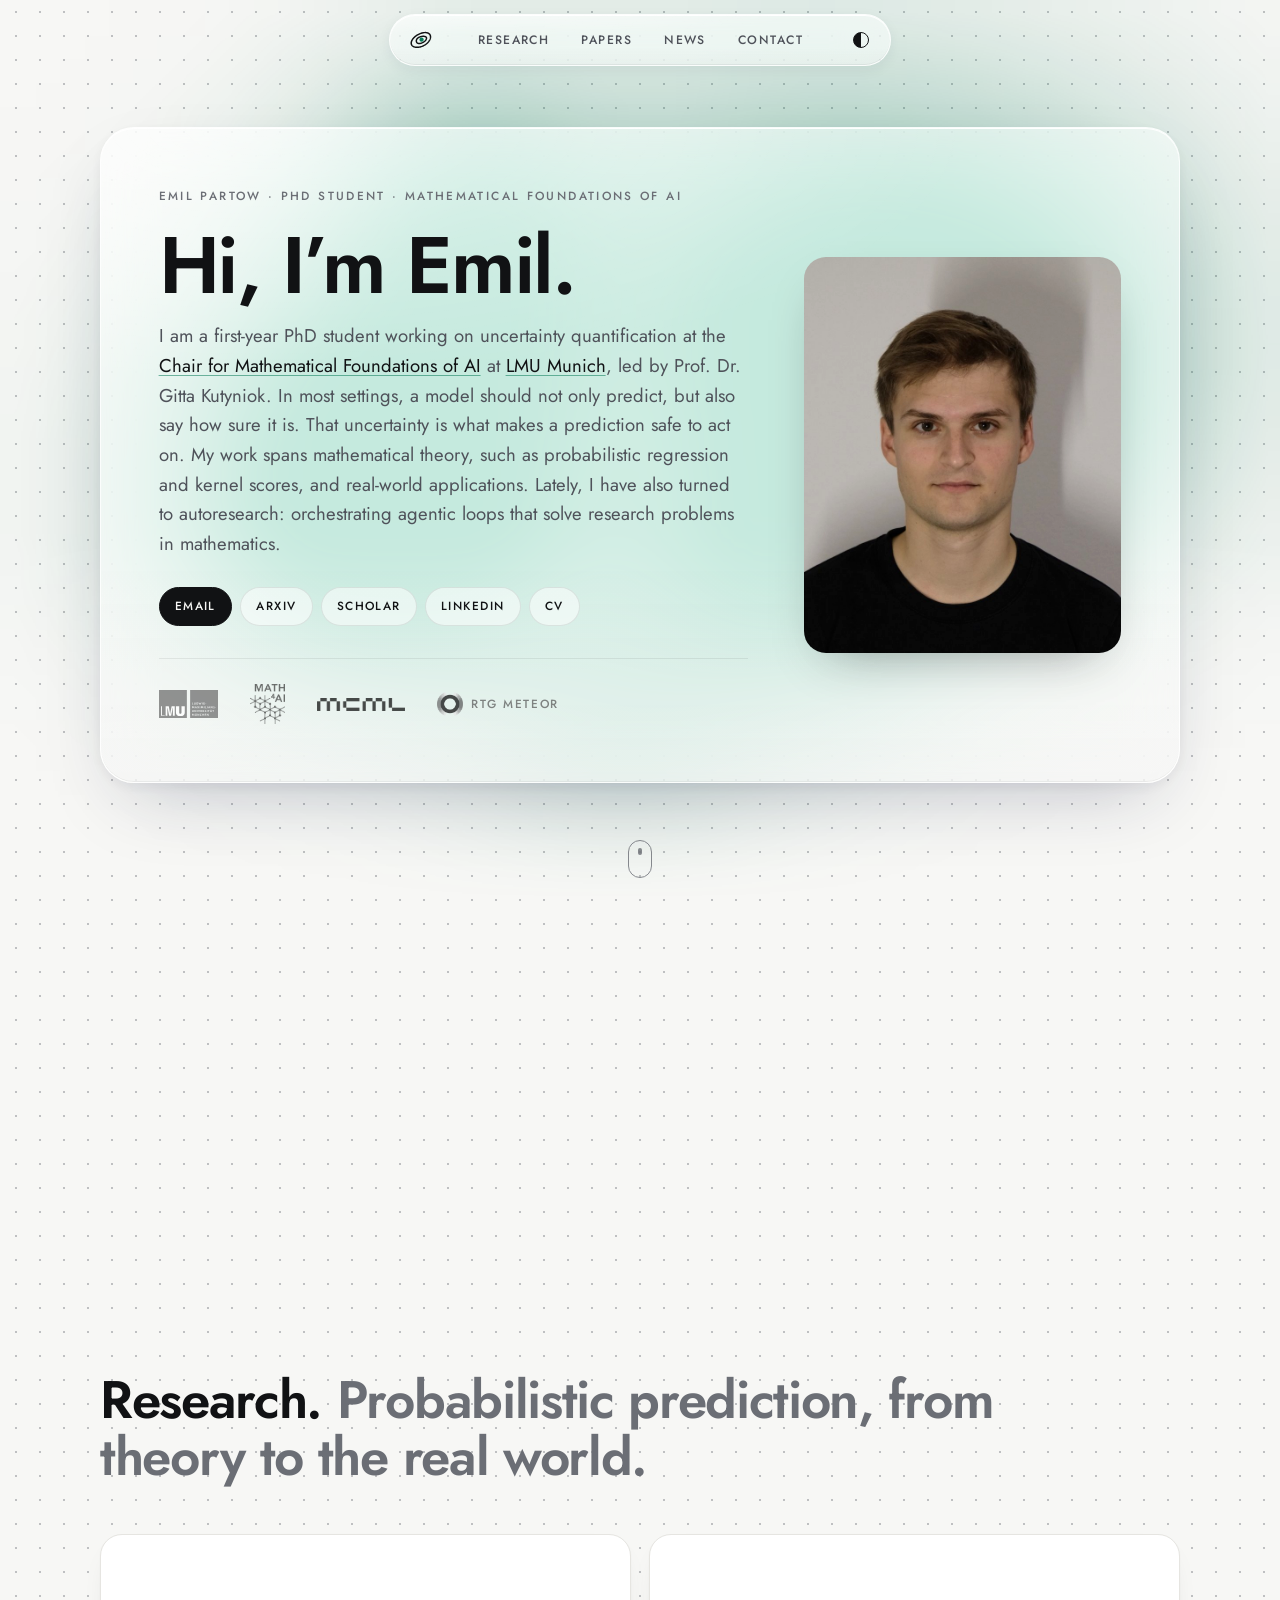
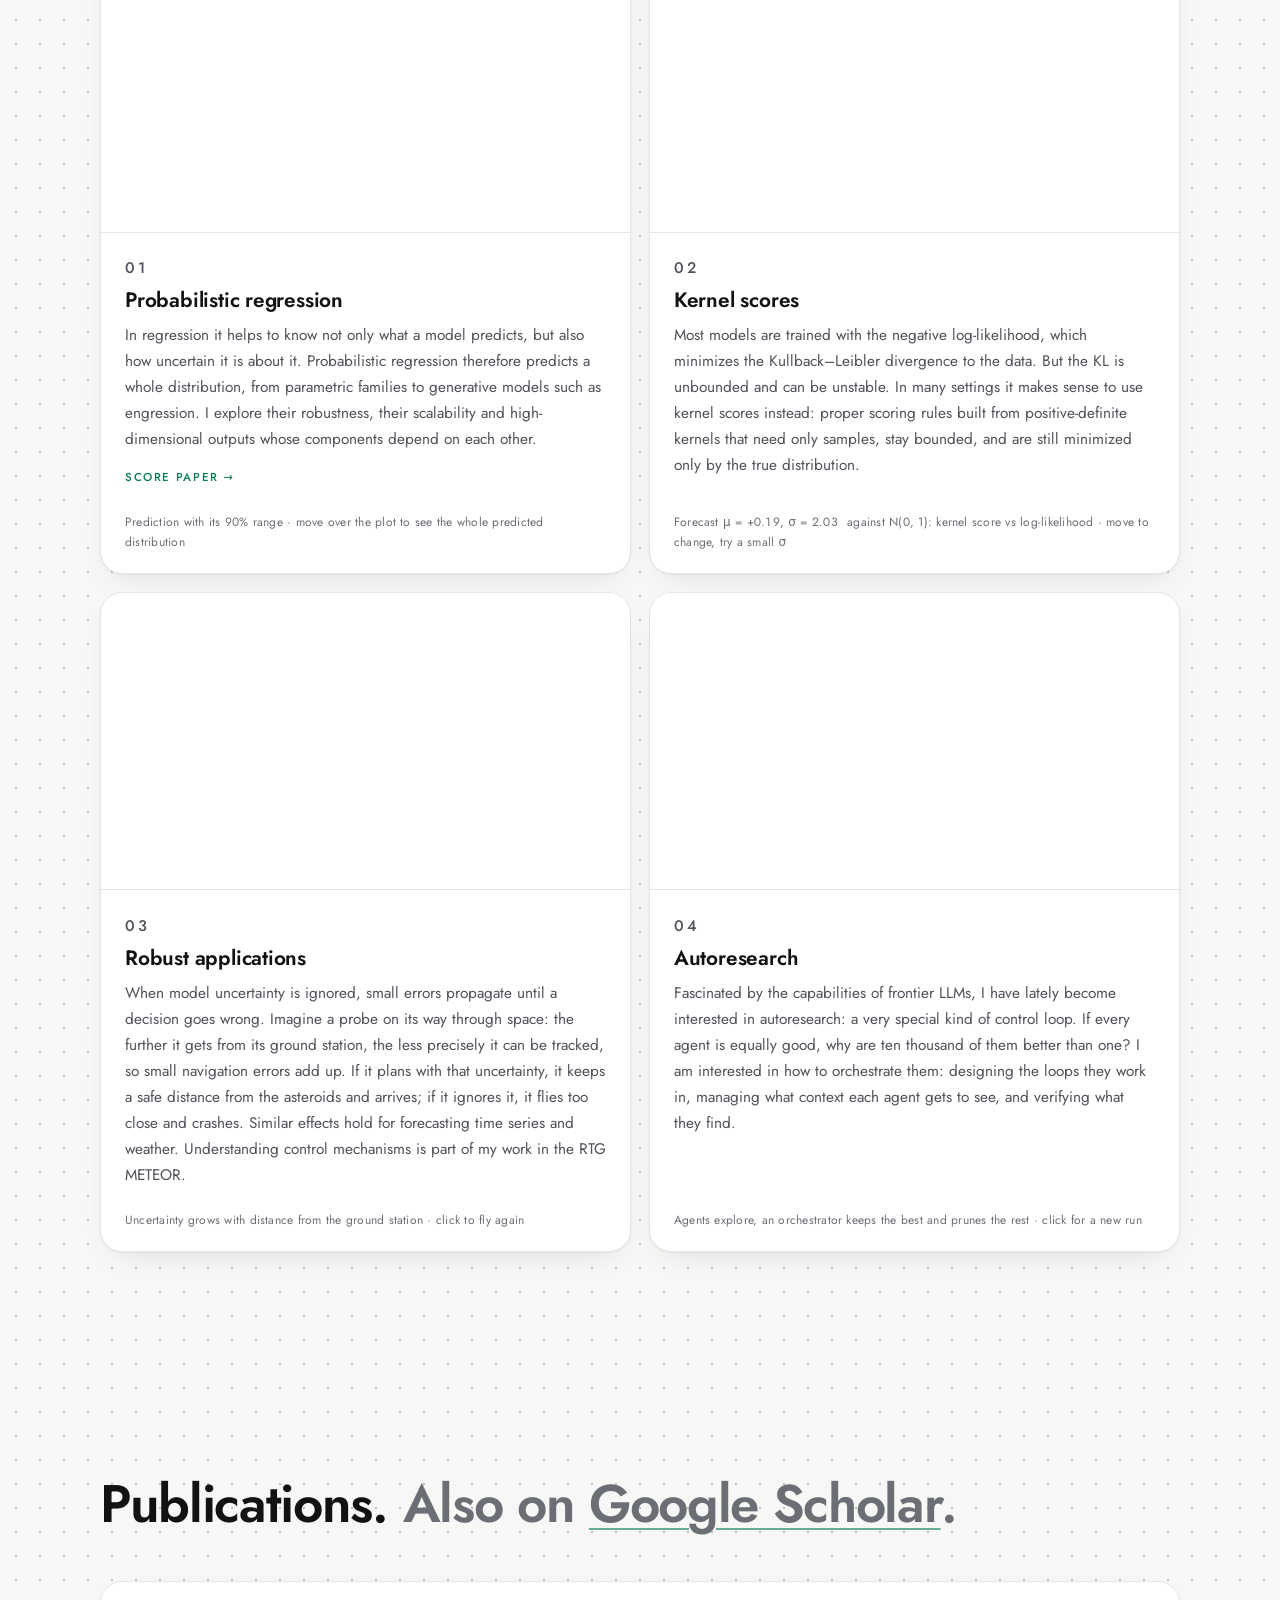
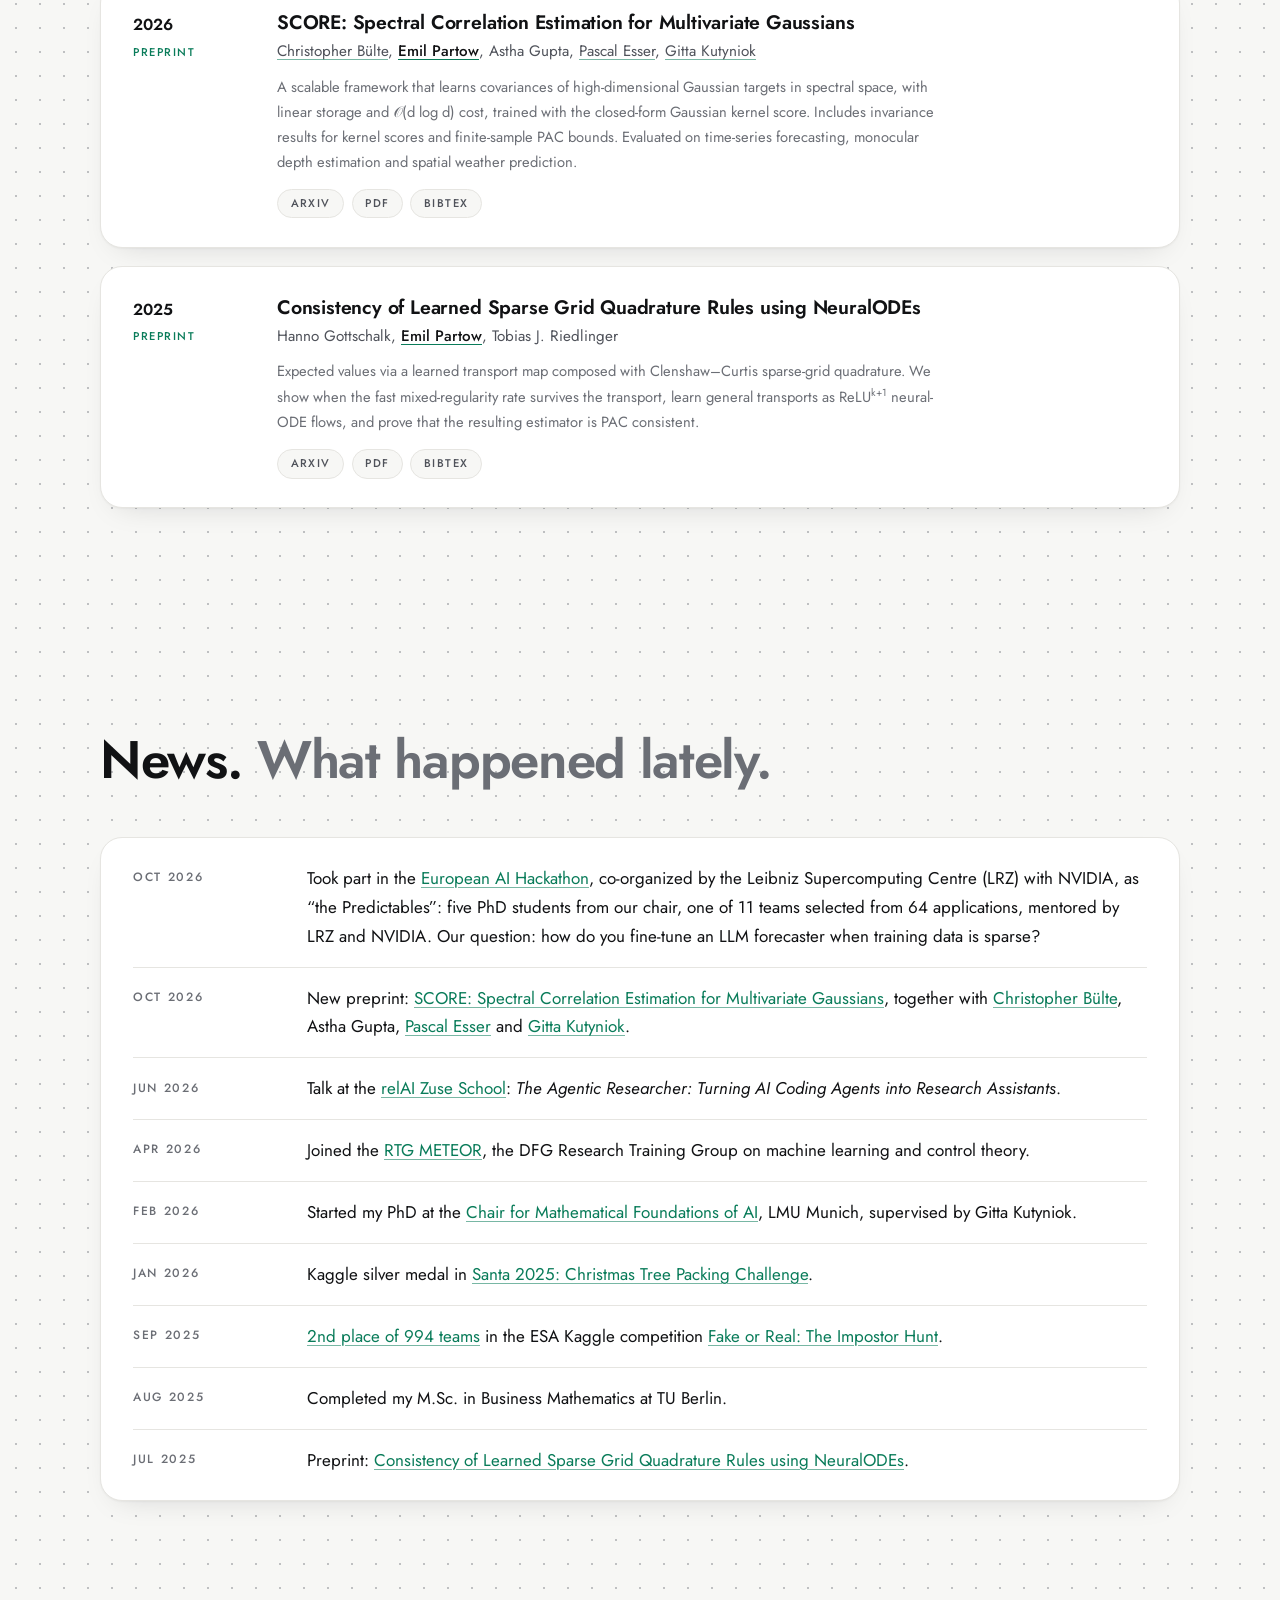
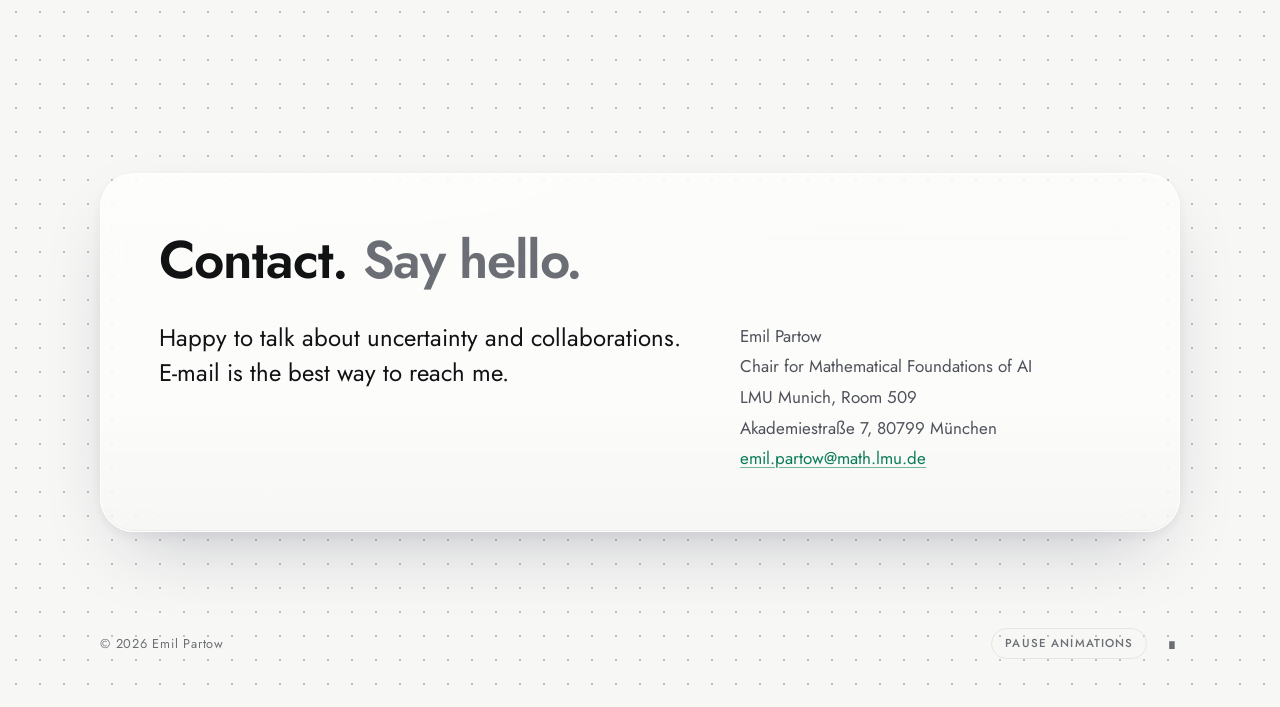
==== commit 49c2cf51: "Mobile polish: eyebrow breaks cleanly, tablet lead beside the portrait, airier nav pill Co-Authored-" ====
--- a/index.html
+++ b/index.html
@@ -42,7 +42,7 @@
       try { var t = localStorage.getItem("theme"); if (t) document.documentElement.dataset.theme = t; } catch (e) {}
     })();
   </script>
-  <link rel="stylesheet" href="assets/css/style.css?v=20261110y">
+  <link rel="stylesheet" href="assets/css/style.css?v=20261110z">
 
   <script type="application/ld+json">
   {
@@ -154,7 +154,7 @@
       <canvas id="flow-sharp" aria-hidden="true"></canvas>
       <div class="hero-card glass">
         <div class="hero-text">
-          <p class="eyebrow">Emil Partow · PhD Student · Mathematical Foundations of AI</p>
+          <p class="eyebrow">Emil Partow · PhD Student<span class="eyebrow-sep"> · </span><span class="eyebrow-field">Mathematical Foundations of AI</span></p>
           <h1><button class="greet" type="button" title="Click for another greeting">Hi</button>, I’m Emil<span class="sr-only"> Partow</span>.</h1>
           <p class="lead">
             I am a first-year PhD student working on uncertainty quantification at the
@@ -397,7 +397,7 @@
 
   <div class="toast" role="status" aria-live="polite"></div>
 
-  <script src="assets/js/viz.js?v=20261110y" defer></script>
-  <script src="assets/js/main.js?v=20261110y" defer></script>
+  <script src="assets/js/viz.js?v=20261110z" defer></script>
+  <script src="assets/js/main.js?v=20261110z" defer></script>
 </body>
 </html>
--- a/assets/css/style.css
+++ b/assets/css/style.css
@@ -471,6 +471,20 @@
   .outro { padding-top: 1.5rem; }
   .section.contact { padding: 4rem 0 2rem; }
 }
+/* small tablets: the lead runs beside the portrait (as on desktop) instead of leaving a hole next to the name */
+@media (min-width: 641px) and (max-width: 880px) {
+  .hero-card { grid-template-rows: auto auto auto auto auto; column-gap: 2rem; }
+  .hero .eyebrow, .hero .lead { grid-column: 1; }
+  .hero .lead { grid-row: 3; margin-top: 1rem; margin-bottom: 1.6rem; }
+  .hero .links { grid-row: 4; }
+  .hero .orgs { grid-row: 5; }
+  .hero-photo { grid-row: 1 / span 3; align-self: start; }
+}
+/* phones and small tablets: the eyebrow breaks after "PhD Student", never leaving a dot at a line end */
+@media (max-width: 880px) {
+  .eyebrow-sep { display: none; }
+  .eyebrow-field { display: block; }
+}
 @media (max-width: 640px) {
   body { font-size: 16px; }
   .container, .hero-card { width: min(100% - 2rem, var(--maxw)); }
@@ -535,6 +549,9 @@
   .qed { min-width: 44px; min-height: 44px; margin: -11px -15px -11px -8px; }
 }
 
+@media (max-width: 400px) {
+  .nav-links a { letter-spacing: .05em; }
+}
 @media (max-width: 360px) {
   .nav-brand { display: none; }
   .nav-links a { padding-inline: .4rem; letter-spacing: .04em; } /* keep the 44px height */
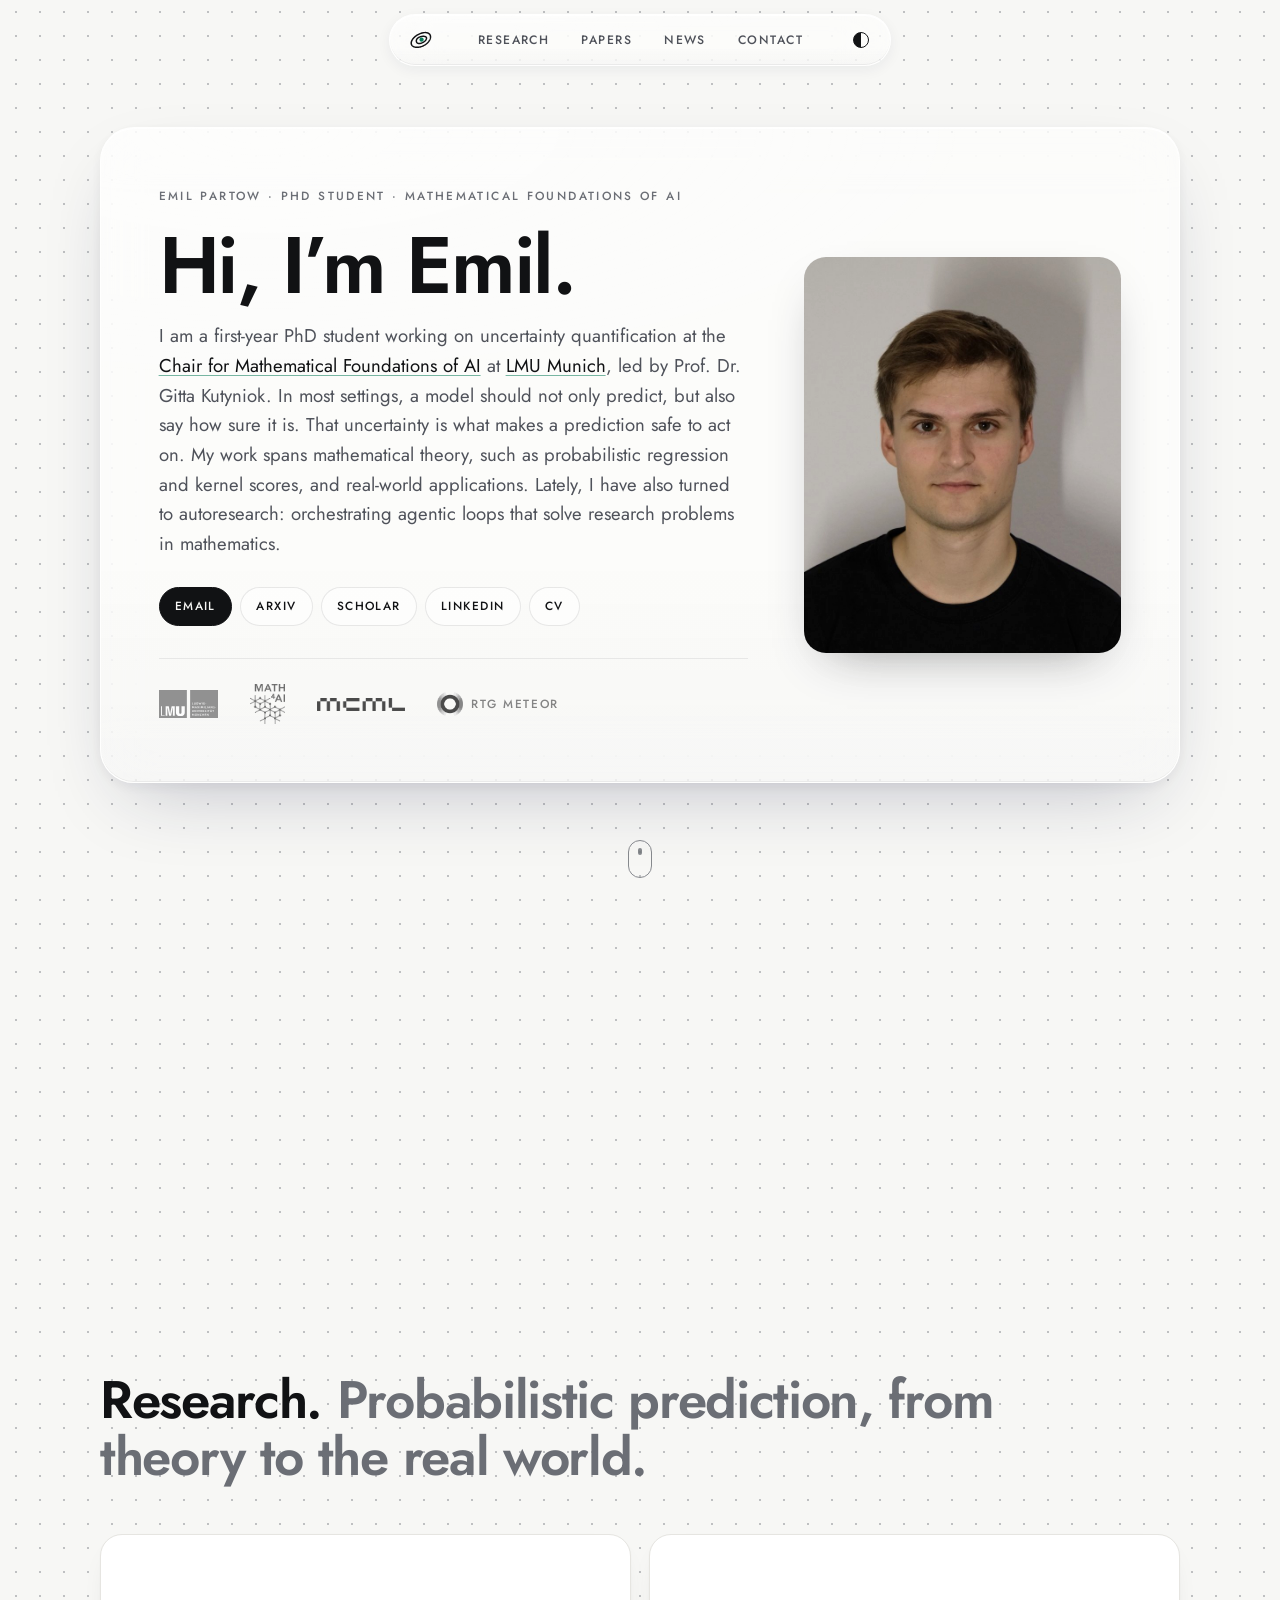
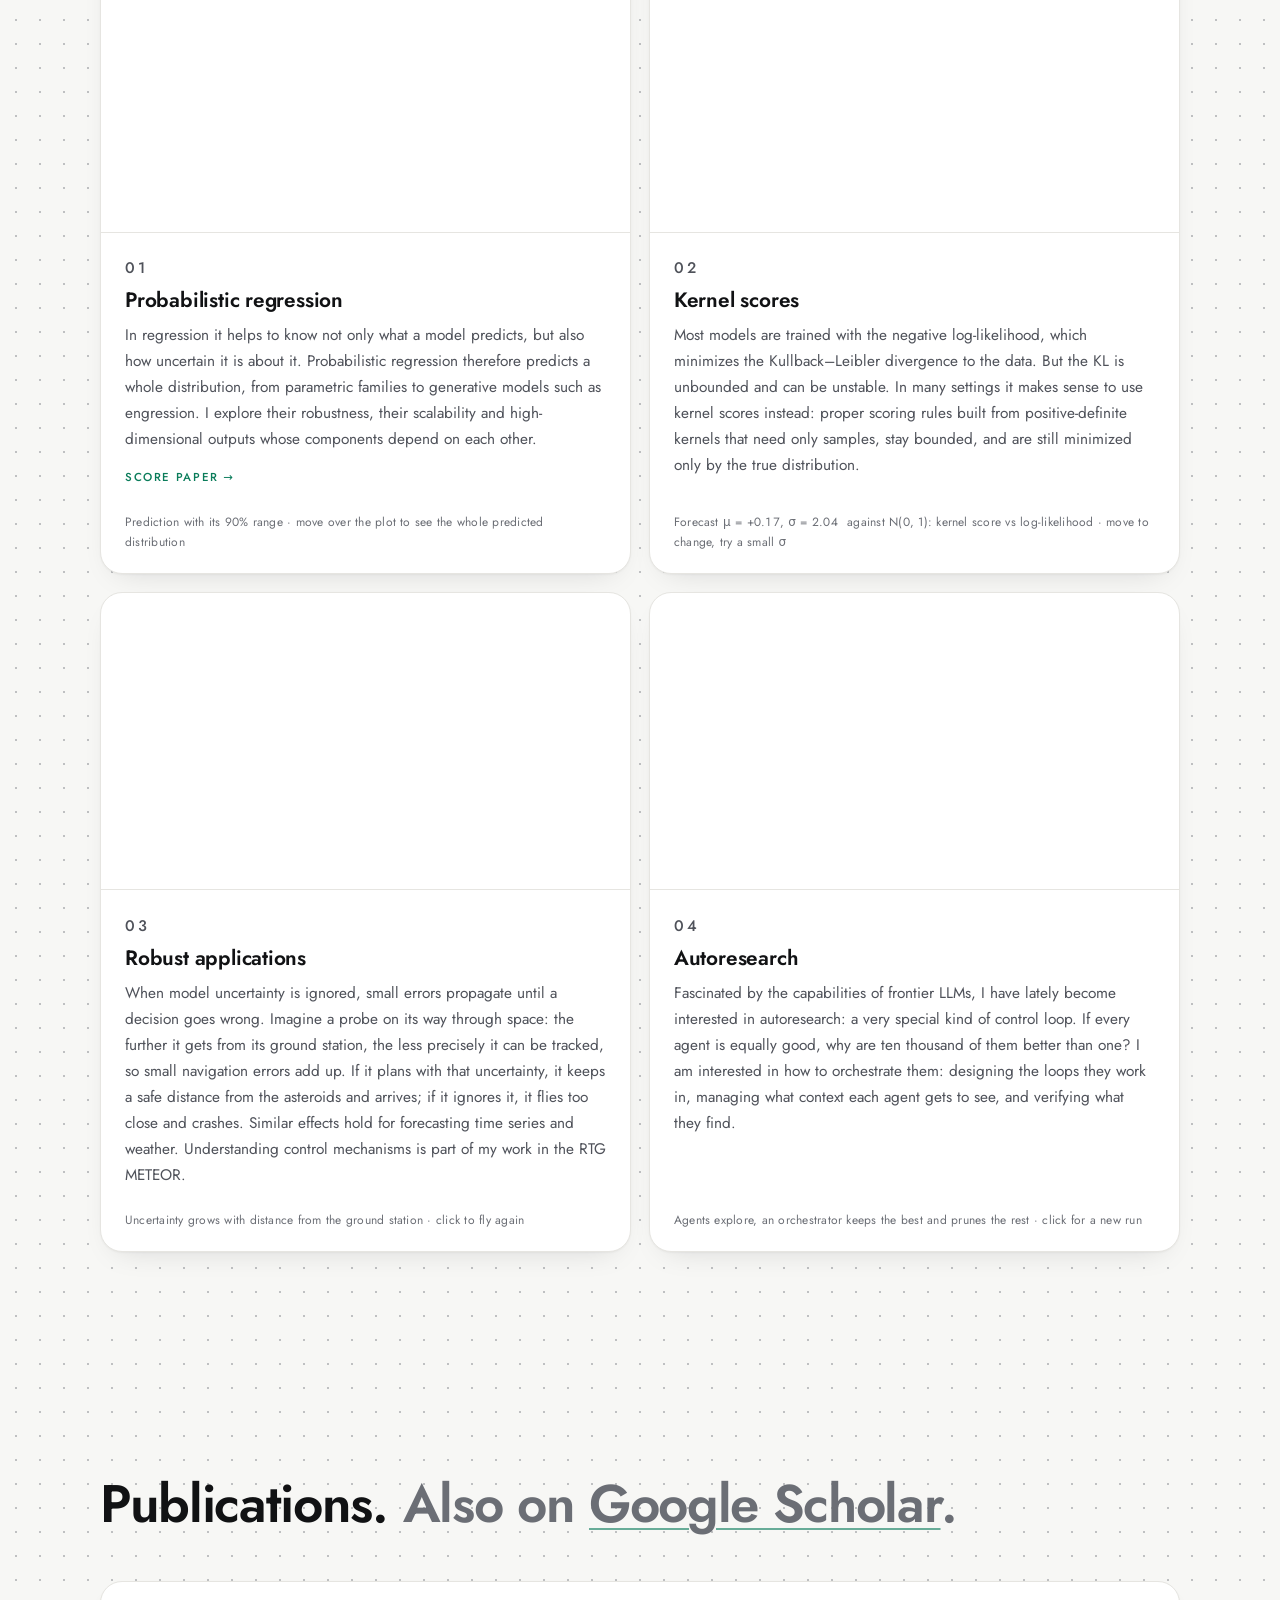
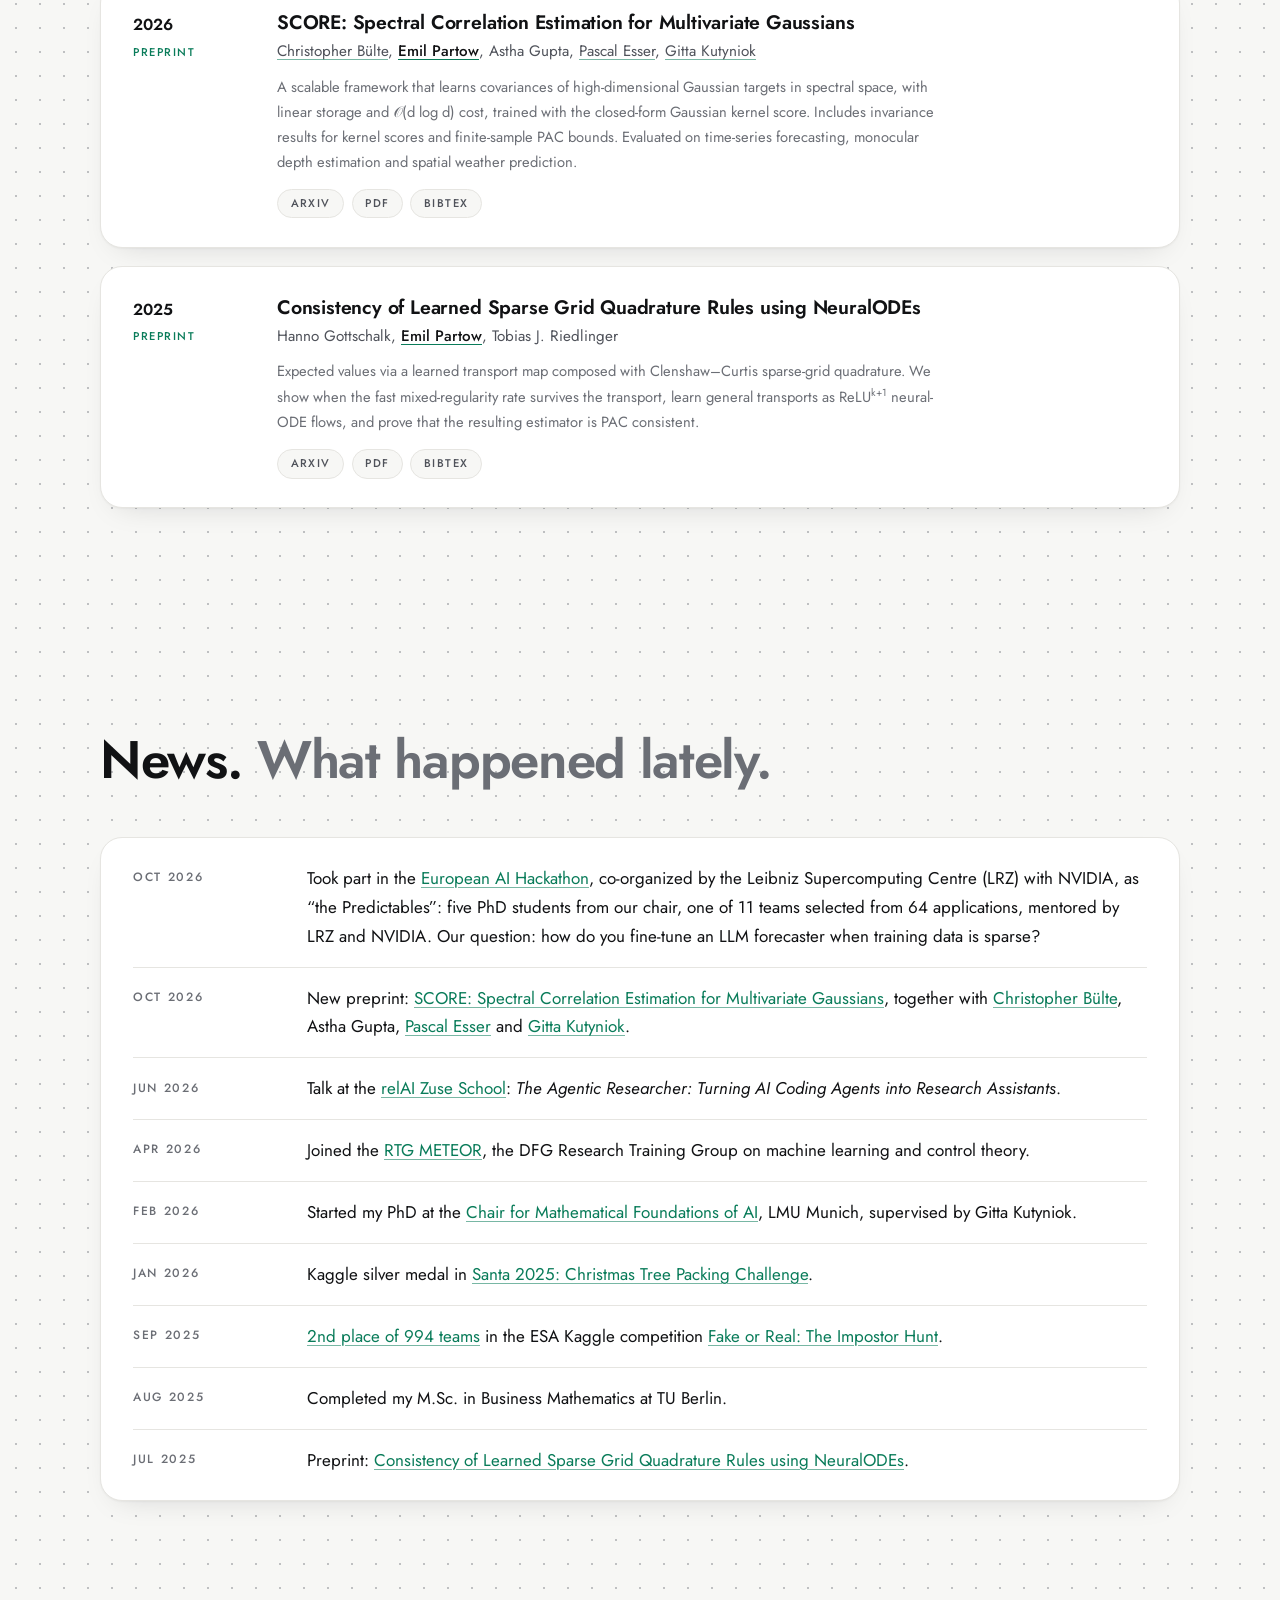
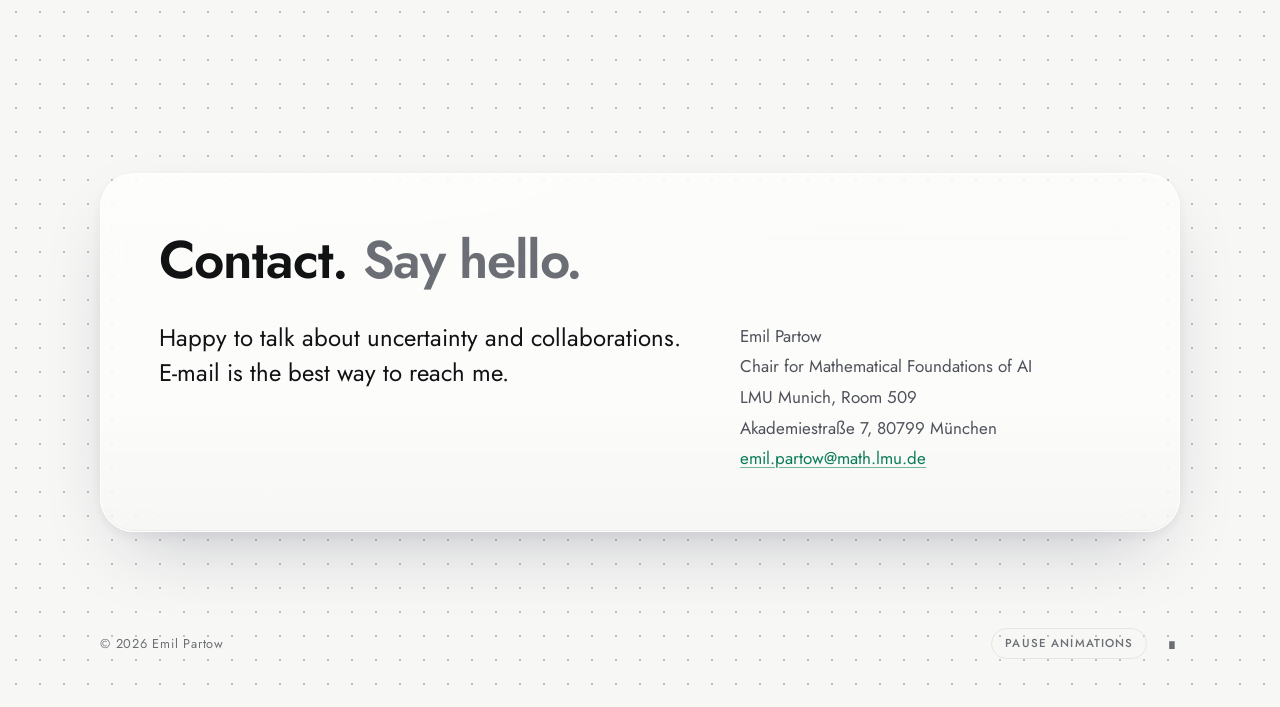
==== commit 7fce81ba: "Search: WebSite structured data for the site name, 96px favicon and favicon.ico Co-Authored-By: Clau" ====
--- a/index.html
+++ b/index.html
@@ -32,6 +32,7 @@
   <meta name="theme-color" content="#f7f7f5" media="(prefers-color-scheme: light)">
   <meta name="theme-color" content="#0c0d0f" media="(prefers-color-scheme: dark)">
   <link rel="icon" href="assets/img/favicon-32.png?v=5" sizes="32x32" type="image/png">
+  <link rel="icon" href="assets/img/favicon-96.png?v=5" sizes="96x96" type="image/png">
   <link rel="icon" href="assets/img/favicon.svg?v=5" type="image/svg+xml">
   <link rel="apple-touch-icon" href="assets/img/apple-touch-icon.png?v=5">
   <meta name="apple-mobile-web-app-title" content="Emil Partow">
@@ -49,11 +50,20 @@
     "@context": "https://schema.org",
     "@graph": [
       {
+        "@type": "WebSite",
+        "@id": "https://emilpartow.github.io/#website",
+        "url": "https://emilpartow.github.io/",
+        "name": "Emil Partow",
+        "alternateName": ["Emil Partow · LMU Munich", "emilpartow.github.io"],
+        "inLanguage": "en"
+      },
+      {
         "@type": "ProfilePage",
         "@id": "https://emilpartow.github.io/#page",
         "url": "https://emilpartow.github.io/",
         "name": "Emil Partow · Uncertainty Quantification · LMU Munich",
         "inLanguage": "en",
+        "isPartOf": { "@id": "https://emilpartow.github.io/#website" },
         "mainEntity": { "@id": "https://emilpartow.github.io/#person" }
       },
       {
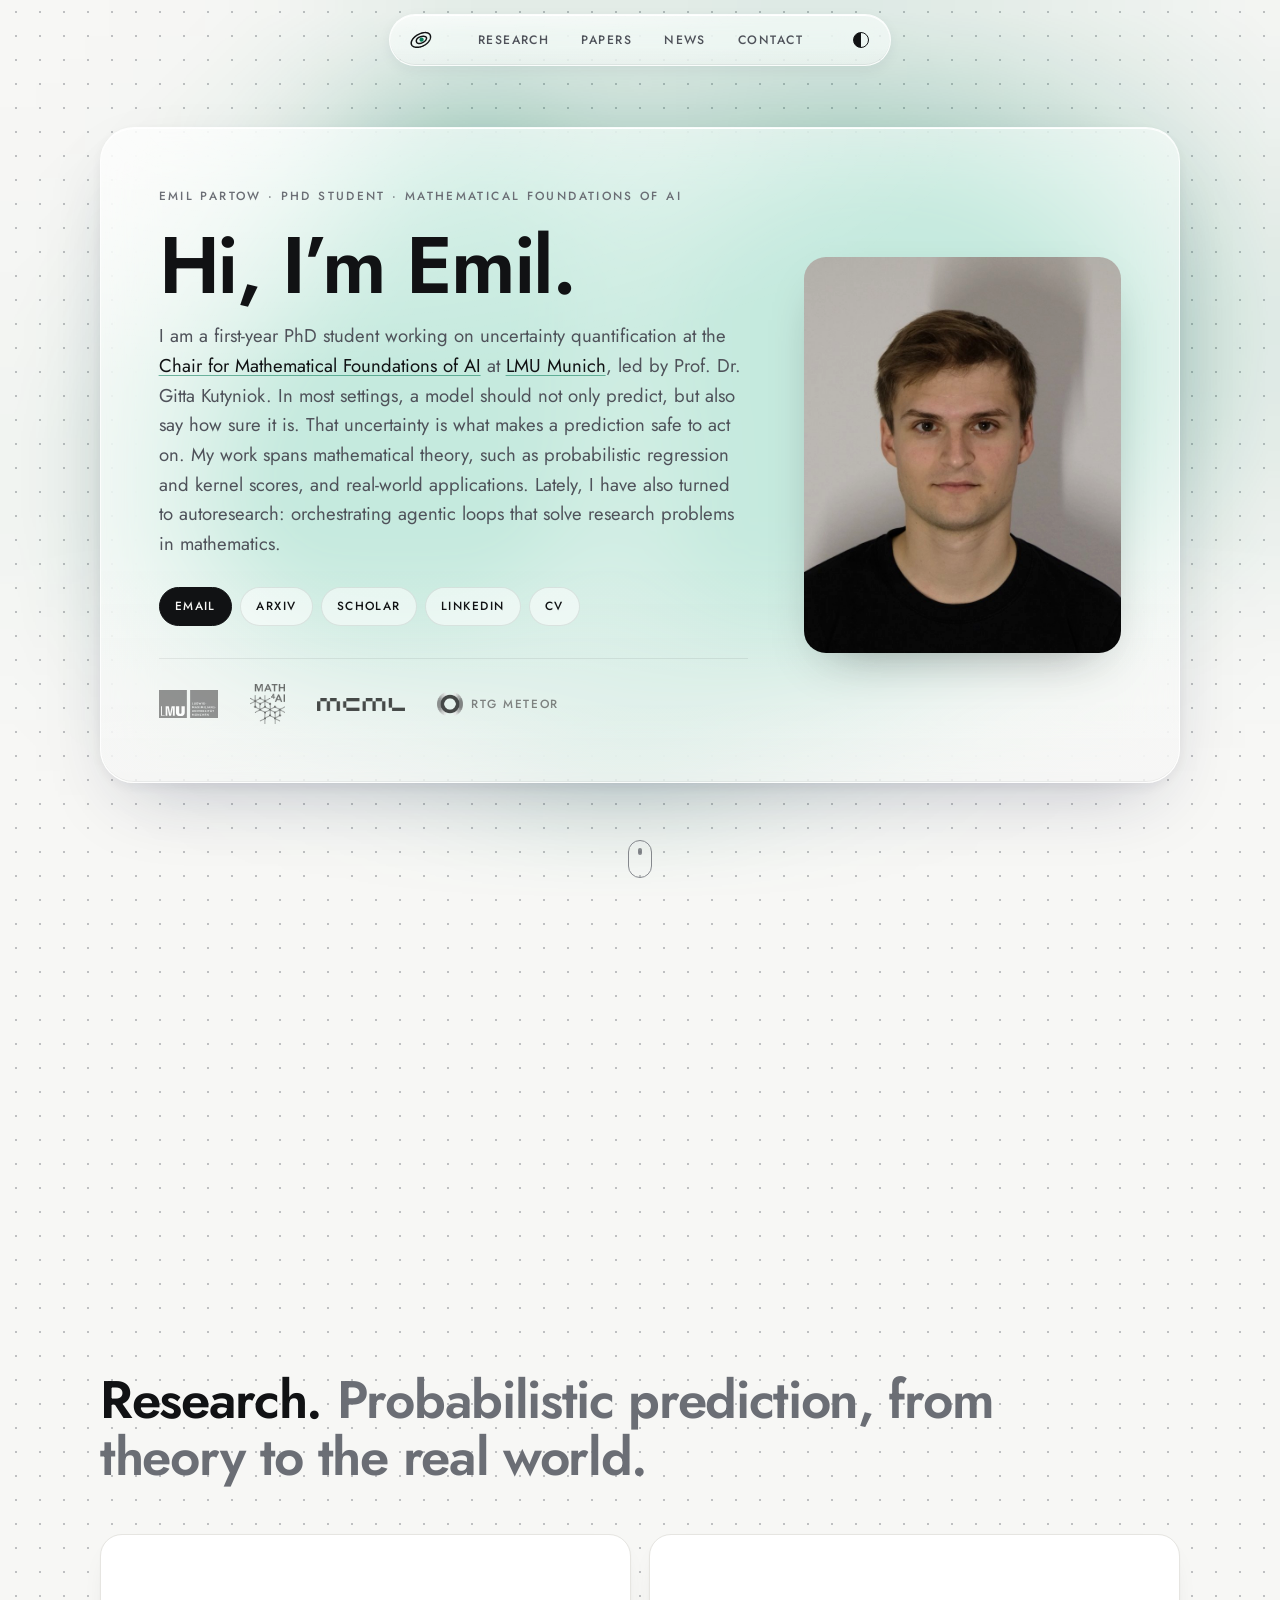
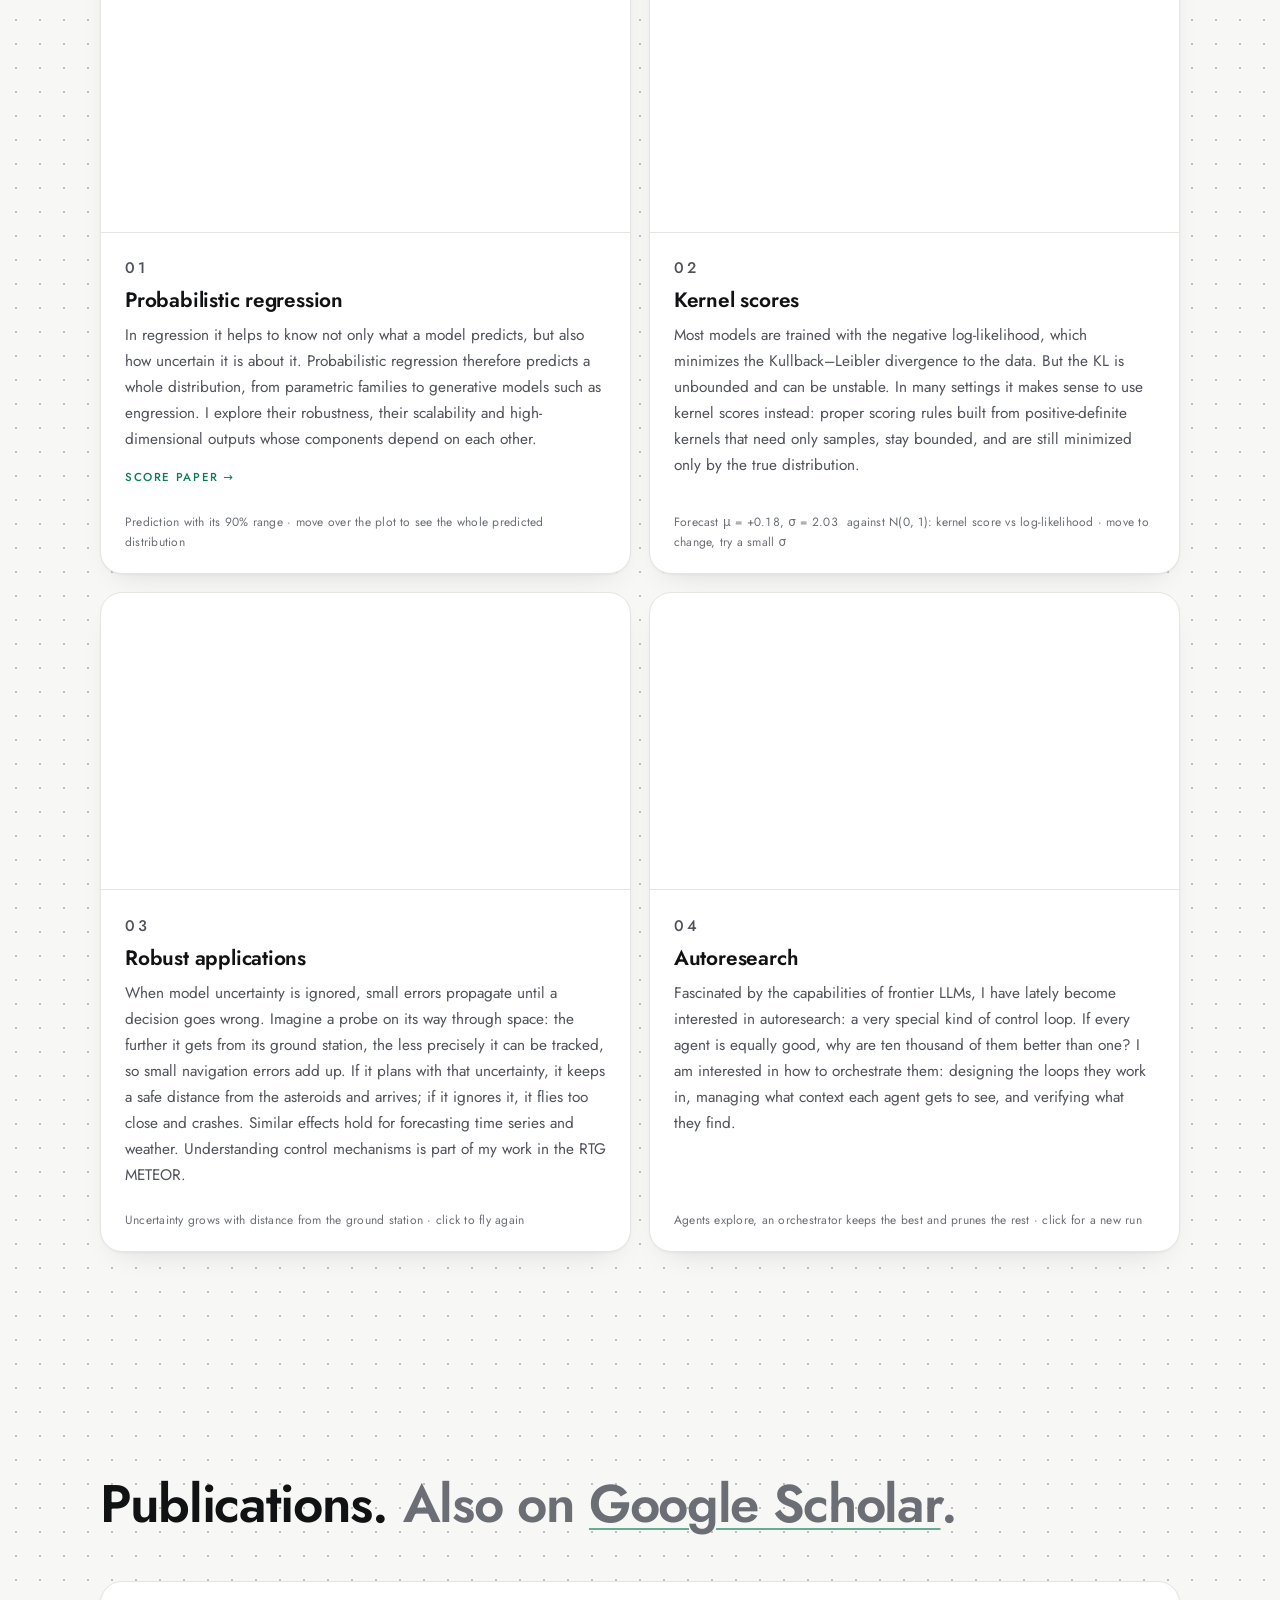
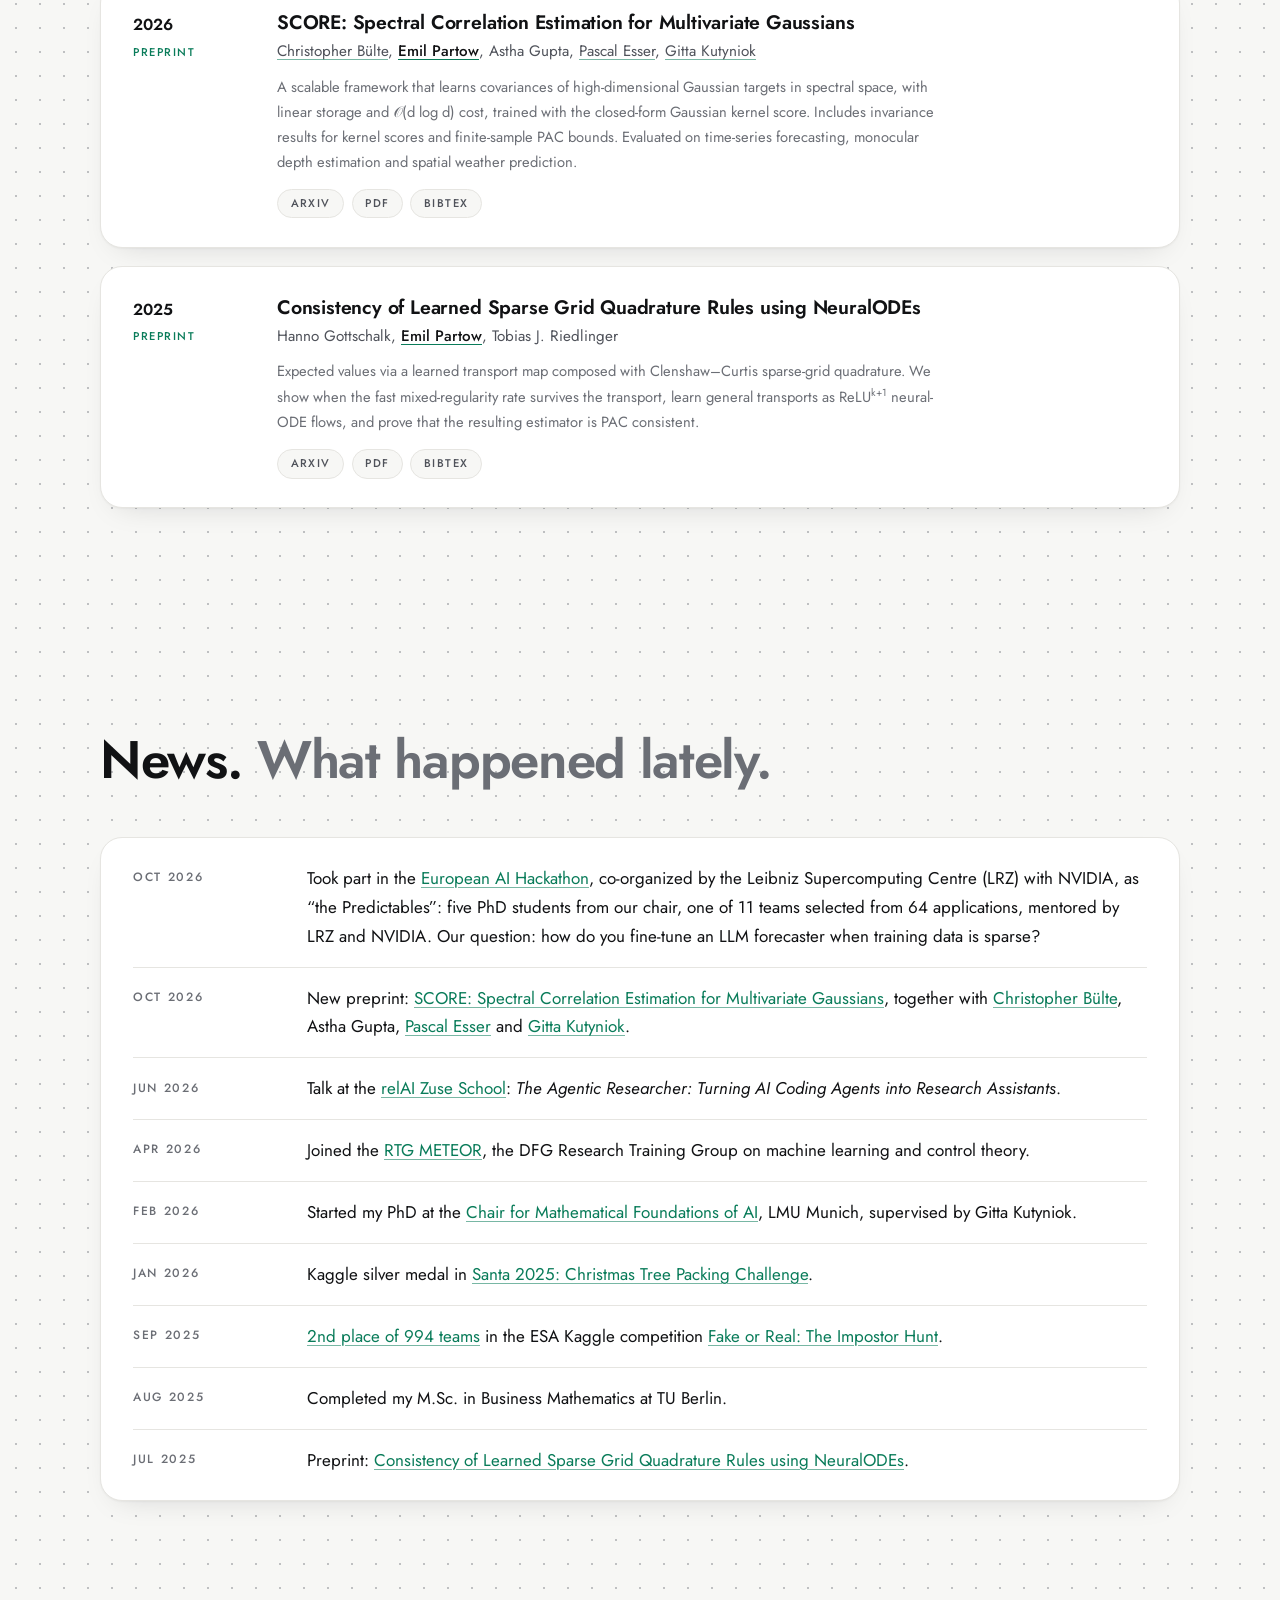
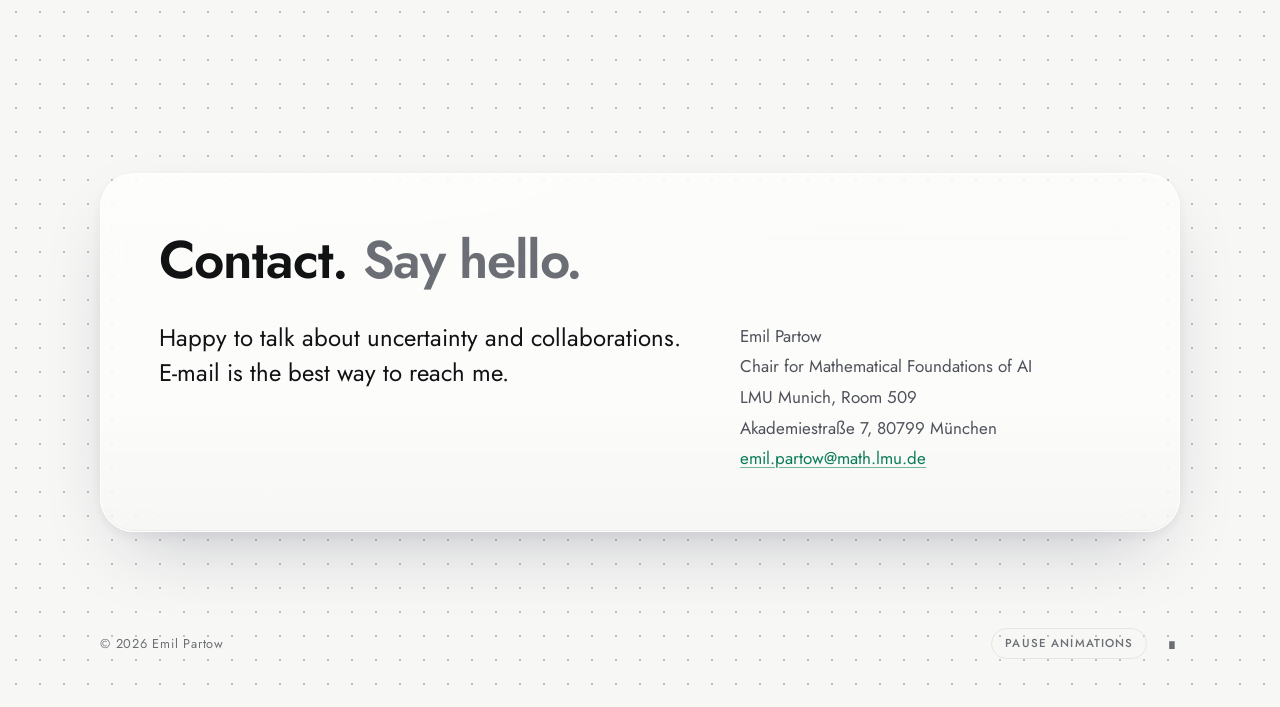
==== commit 2819a69b: "SEO: chair profile in sameAs, awards, page dates, CV PDF title and author Co-Authored-By: Claude Opu" ====
--- a/index.html
+++ b/index.html
@@ -64,6 +64,8 @@
         "name": "Emil Partow · Uncertainty Quantification · LMU Munich",
         "inLanguage": "en",
         "isPartOf": { "@id": "https://emilpartow.github.io/#website" },
+        "dateCreated": "2026-11-10",
+        "dateModified": "2026-11-10",
         "mainEntity": { "@id": "https://emilpartow.github.io/#person" }
       },
       {
@@ -79,7 +81,8 @@
         "image": "https://emilpartow.github.io/assets/img/portrait-square.jpg",
         "sameAs": [
           "https://scholar.google.com/citations?user=fLbsY5wAAAAJ",
-          "https://www.linkedin.com/in/emil-partow-1a568a16a/"
+          "https://www.linkedin.com/in/emil-partow-1a568a16a/",
+          "https://www.math.lmu.de/math4ai/en/members/contact-page/emil-partow-faffcaa7.html"
         ],
         "knowsAbout": [
           "Uncertainty quantification", "Probabilistic regression", "Kernel scores", "Proper scoring rules",
@@ -95,6 +98,10 @@
           },
           { "@type": "ResearchOrganization", "name": "Munich Center for Machine Learning (MCML)", "url": "https://mcml.ai/" },
           { "@type": "Organization", "name": "DFG Research Training Group METEOR", "url": "https://rtg-meteor.de/" }
+        ],
+        "award": [
+          "2nd place of 994 teams, ESA Kaggle competition “Fake or Real: The Impostor Hunt” (2025)",
+          "Kaggle silver medal, Santa 2025: Christmas Tree Packing Challenge (2026)"
         ],
         "alumniOf": { "@type": "CollegeOrUniversity", "name": "Technische Universität Berlin", "url": "https://www.tu.berlin/" },
         "address": { "@type": "PostalAddress", "streetAddress": "Akademiestraße 7", "postalCode": "80799", "addressLocality": "München", "addressCountry": "DE" }
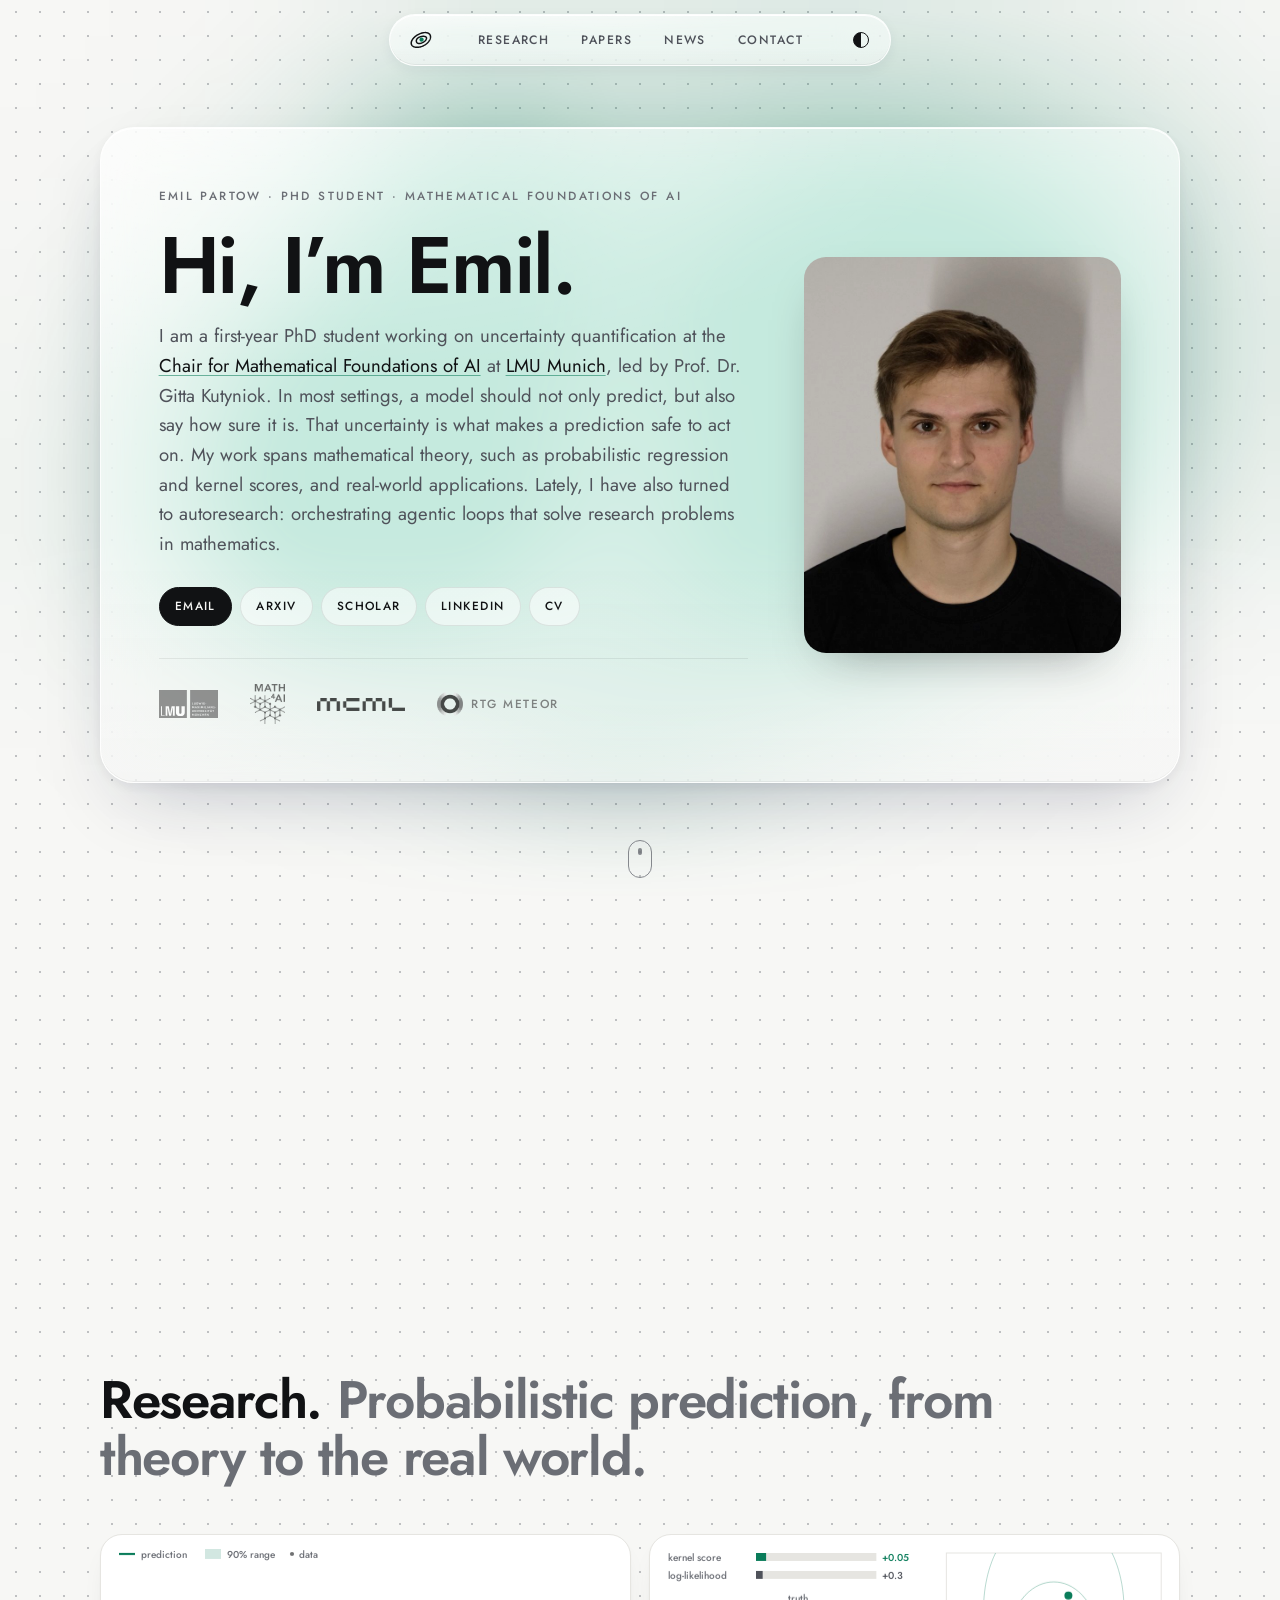
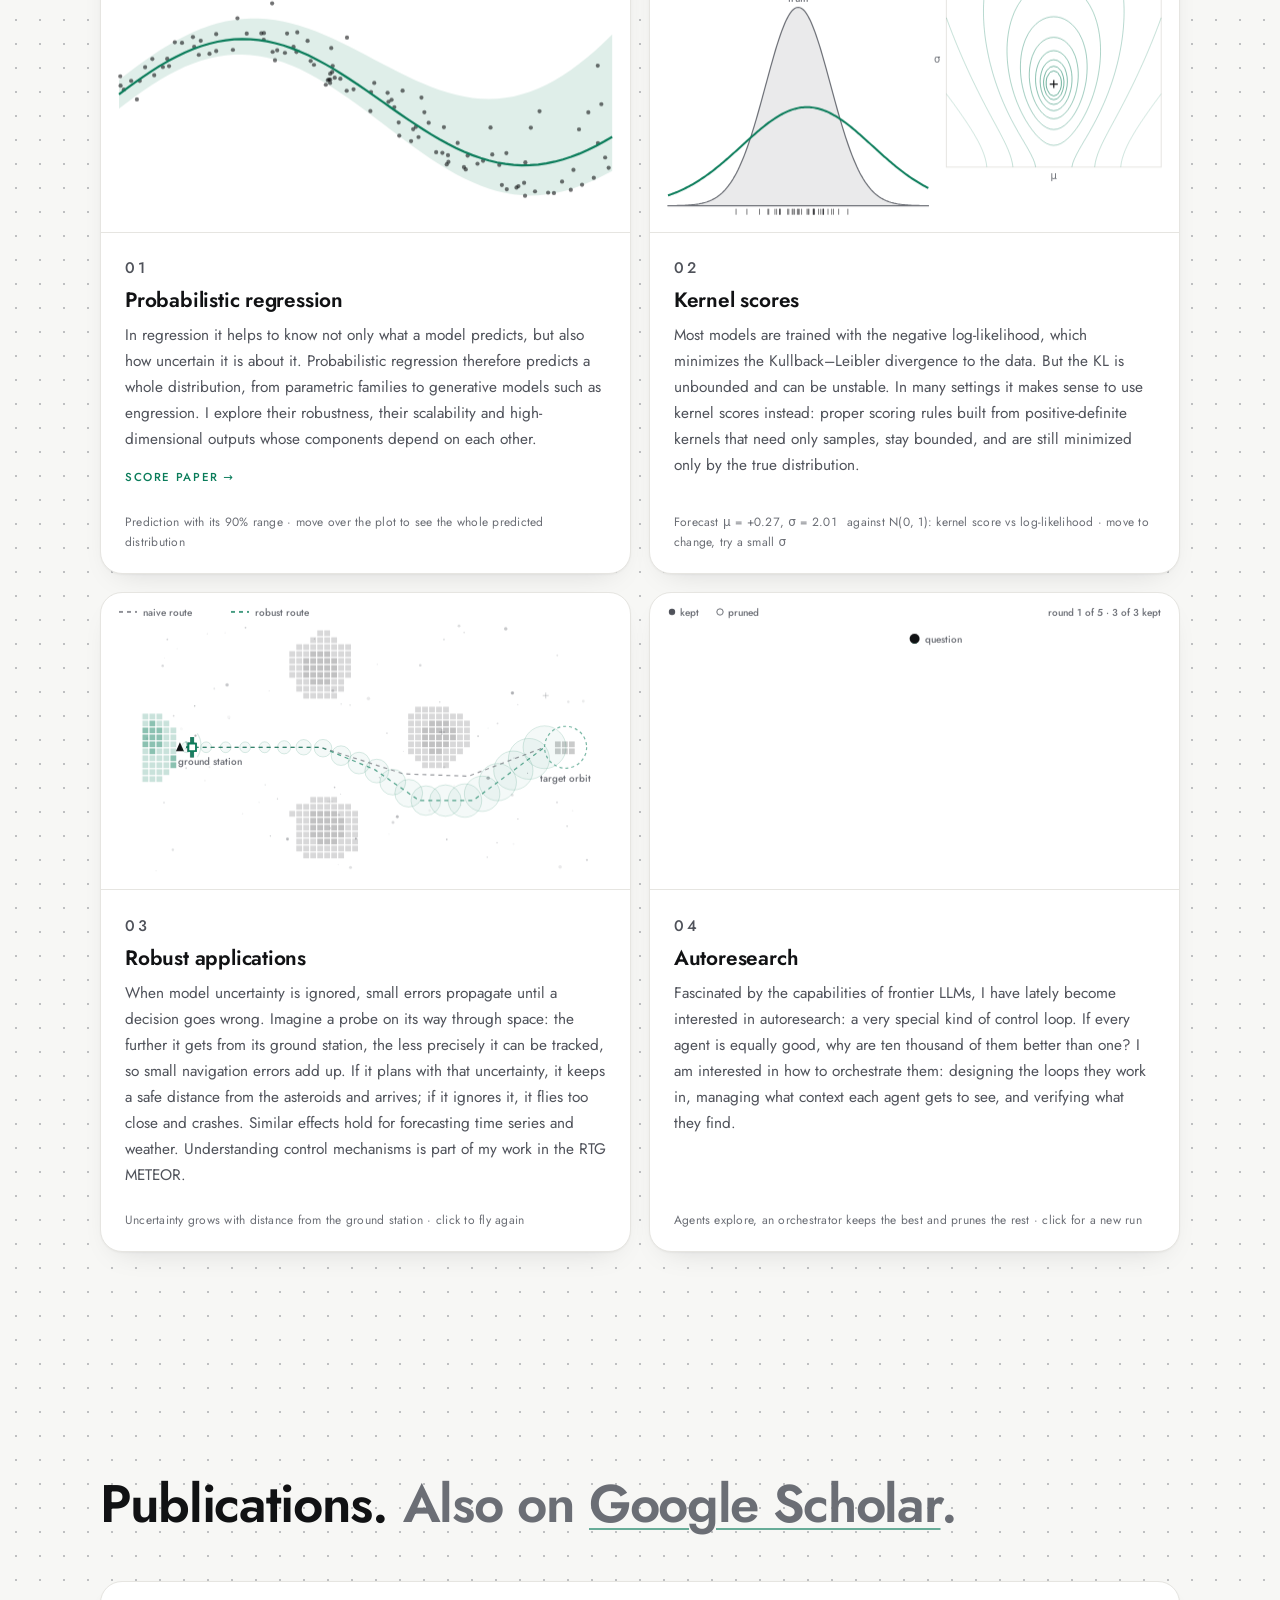
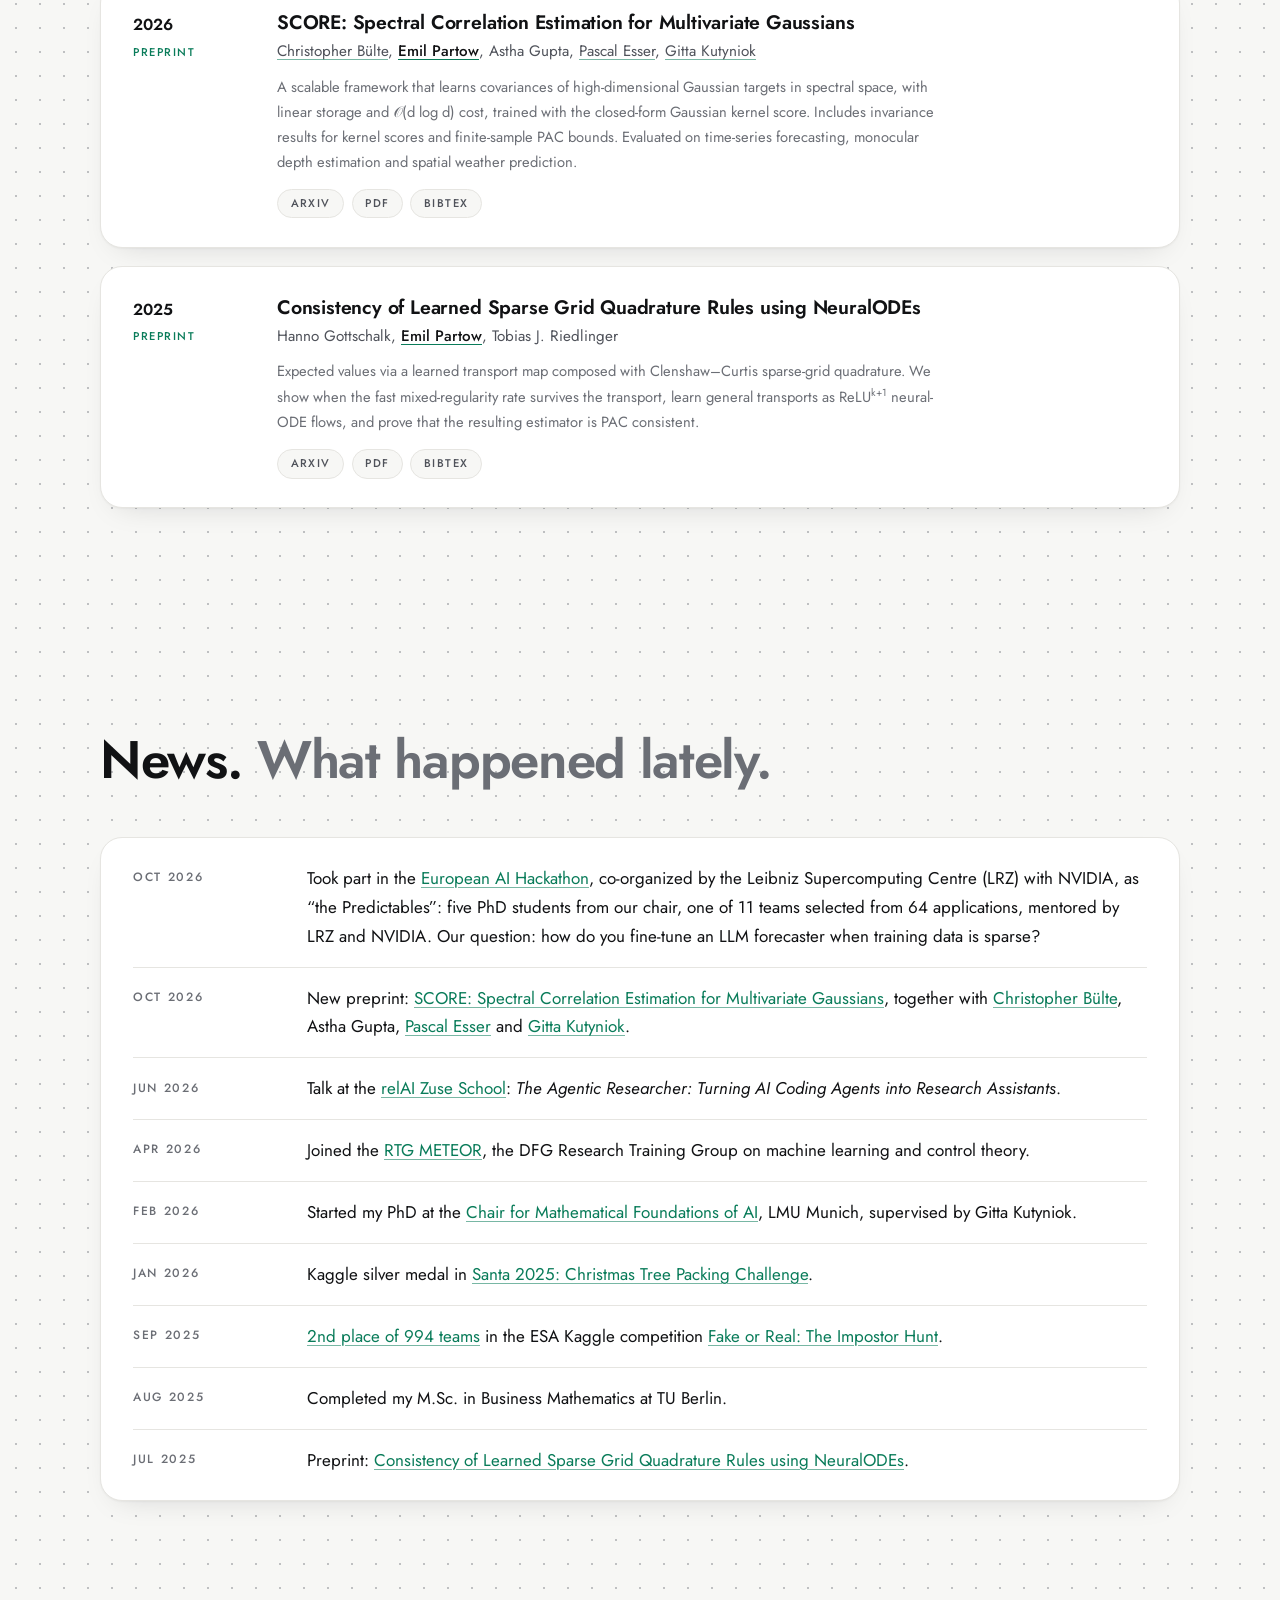
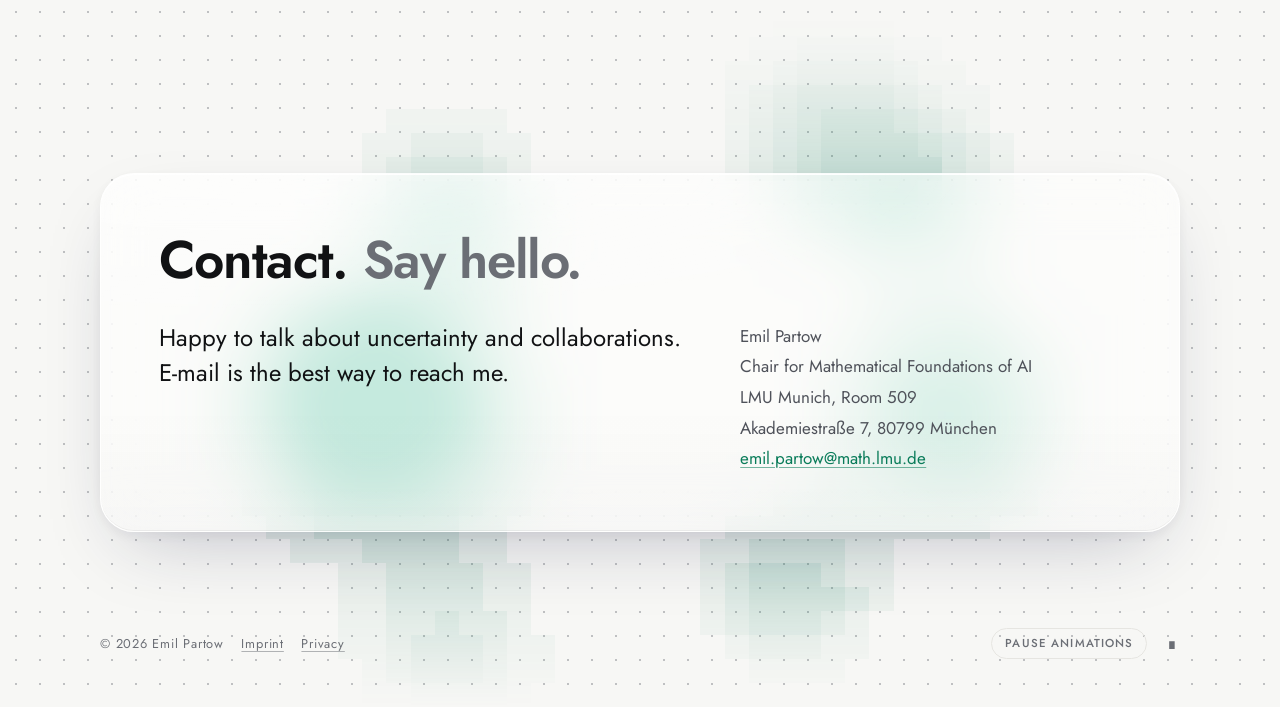
==== commit 076b96c4: "Imprint and privacy page, footer links, long lists fold behind a Show earlier button Co-Authored-By:" ====
--- a/index.html
+++ b/index.html
@@ -43,7 +43,7 @@
       try { var t = localStorage.getItem("theme"); if (t) document.documentElement.dataset.theme = t; } catch (e) {}
     })();
   </script>
-  <link rel="stylesheet" href="assets/css/style.css?v=20261110z">
+  <link rel="stylesheet" href="assets/css/style.css?v=20261110z2">
 
   <script type="application/ld+json">
   {
@@ -263,9 +263,10 @@
 
       <!--
         TEMPLATE: one <li class="pub"> per paper, newest first.
+        data-limit: once the list is clearly longer, only the newest entries show, with a "Show earlier" button (main.js).
         Put your own name in <strong class="me">.
       -->
-      <ol class="pubs">
+      <ol class="pubs" data-limit="8">
         <li class="pub">
           <div class="pub-meta">
             <span class="pub-year">2026</span>
@@ -333,7 +334,7 @@
       <header class="section-head">
         <h2>News. <span>What happened lately.</span></h2>
       </header>
-      <ul class="timeline">
+      <ul class="timeline" data-limit="10">
         <li>
           <time datetime="2026-10">Oct 2026</time>
           <p>Took part in the <a href="https://www.hlrs.de/training/2026/hack-ai">European AI Hackathon</a>, co-organized by the Leibniz Supercomputing Centre (LRZ) with NVIDIA, as “the Predictables”: five PhD students from our chair, one of 11 teams selected from 64 applications, mentored by LRZ and NVIDIA. Our question: how do you fine-tune an LLM forecaster when training data is sparse?</p>
@@ -403,7 +404,7 @@
 
     <footer class="site-footer">
       <div class="container footer-inner">
-        <p>© <span id="year">2026</span> Emil Partow</p>
+        <p>© <span id="year">2026</span> Emil Partow<span class="footer-legal"><a href="legal.html#imprint">Imprint</a><a href="legal.html#privacy">Privacy</a></span></p>
         <div class="footer-actions">
           <button class="motion-toggle" type="button">Pause animations</button>
           <button class="qed" type="button" aria-label="Q.E.D.">∎</button>
@@ -414,7 +415,7 @@
 
   <div class="toast" role="status" aria-live="polite"></div>
 
-  <script src="assets/js/viz.js?v=20261110z" defer></script>
-  <script src="assets/js/main.js?v=20261110z" defer></script>
+  <script src="assets/js/viz.js?v=20261110z2" defer></script>
+  <script src="assets/js/main.js?v=20261110z2" defer></script>
 </body>
 </html>
--- a/assets/css/style.css
+++ b/assets/css/style.css
@@ -130,6 +130,7 @@
 
 .container { width: min(100% - 3rem, var(--maxw)); margin-inline: auto; }
 
+[hidden] { display: none !important; }
 .sr-only { position: absolute; width: 1px; height: 1px; padding: 0; margin: -1px; overflow: hidden; clip: rect(0 0 0 0); white-space: nowrap; border: 0; }
 .skip-link { position: absolute; left: -999px; top: 0; background: var(--ink); color: var(--bg); padding: .5rem 1rem; z-index: 100; }
 .skip-link:focus { left: 1rem; top: 1rem; }
@@ -393,10 +394,19 @@
 .contact-lead { font-size: 1.5rem; line-height: 1.45; }
 address { font-style: normal; line-height: 1.8; color: var(--ink-soft); }
 
+/* "Show n earlier" under a folded list (main.js, data-limit) */
+.more { display: block; margin: 1.4rem auto 0; padding: .7rem 1.1rem; background: var(--surface); }
+.pubs li:focus, .timeline li:focus { outline: none; }
+
 /* ---------- footer ---------- */
 .site-footer { padding: 2.5rem 0 3rem; font-size: .8rem; color: var(--muted); }
 .footer-inner { display: flex; justify-content: space-between; align-items: center; padding-top: .5rem; }
+.footer-inner { flex-wrap: wrap; gap: .8rem 1.5rem; }
 .footer-inner p { margin: 0; letter-spacing: .06em; }
+.footer-legal a { margin-left: 1.1rem; color: inherit; text-decoration: underline; text-decoration-thickness: 1px; text-underline-offset: 3px; text-decoration-color: color-mix(in srgb, var(--muted) 50%, transparent); }
+.footer-legal a:hover { color: var(--ink); }
+.footer-legal a { position: relative; }
+.footer-legal a::after { content: ""; position: absolute; inset: -14px -7px; }
 .footer-actions { display: flex; align-items: center; gap: 1rem; }
 .motion-toggle {
   font: 500 .72rem/1 var(--font); letter-spacing: .1em; text-transform: uppercase; color: var(--muted);
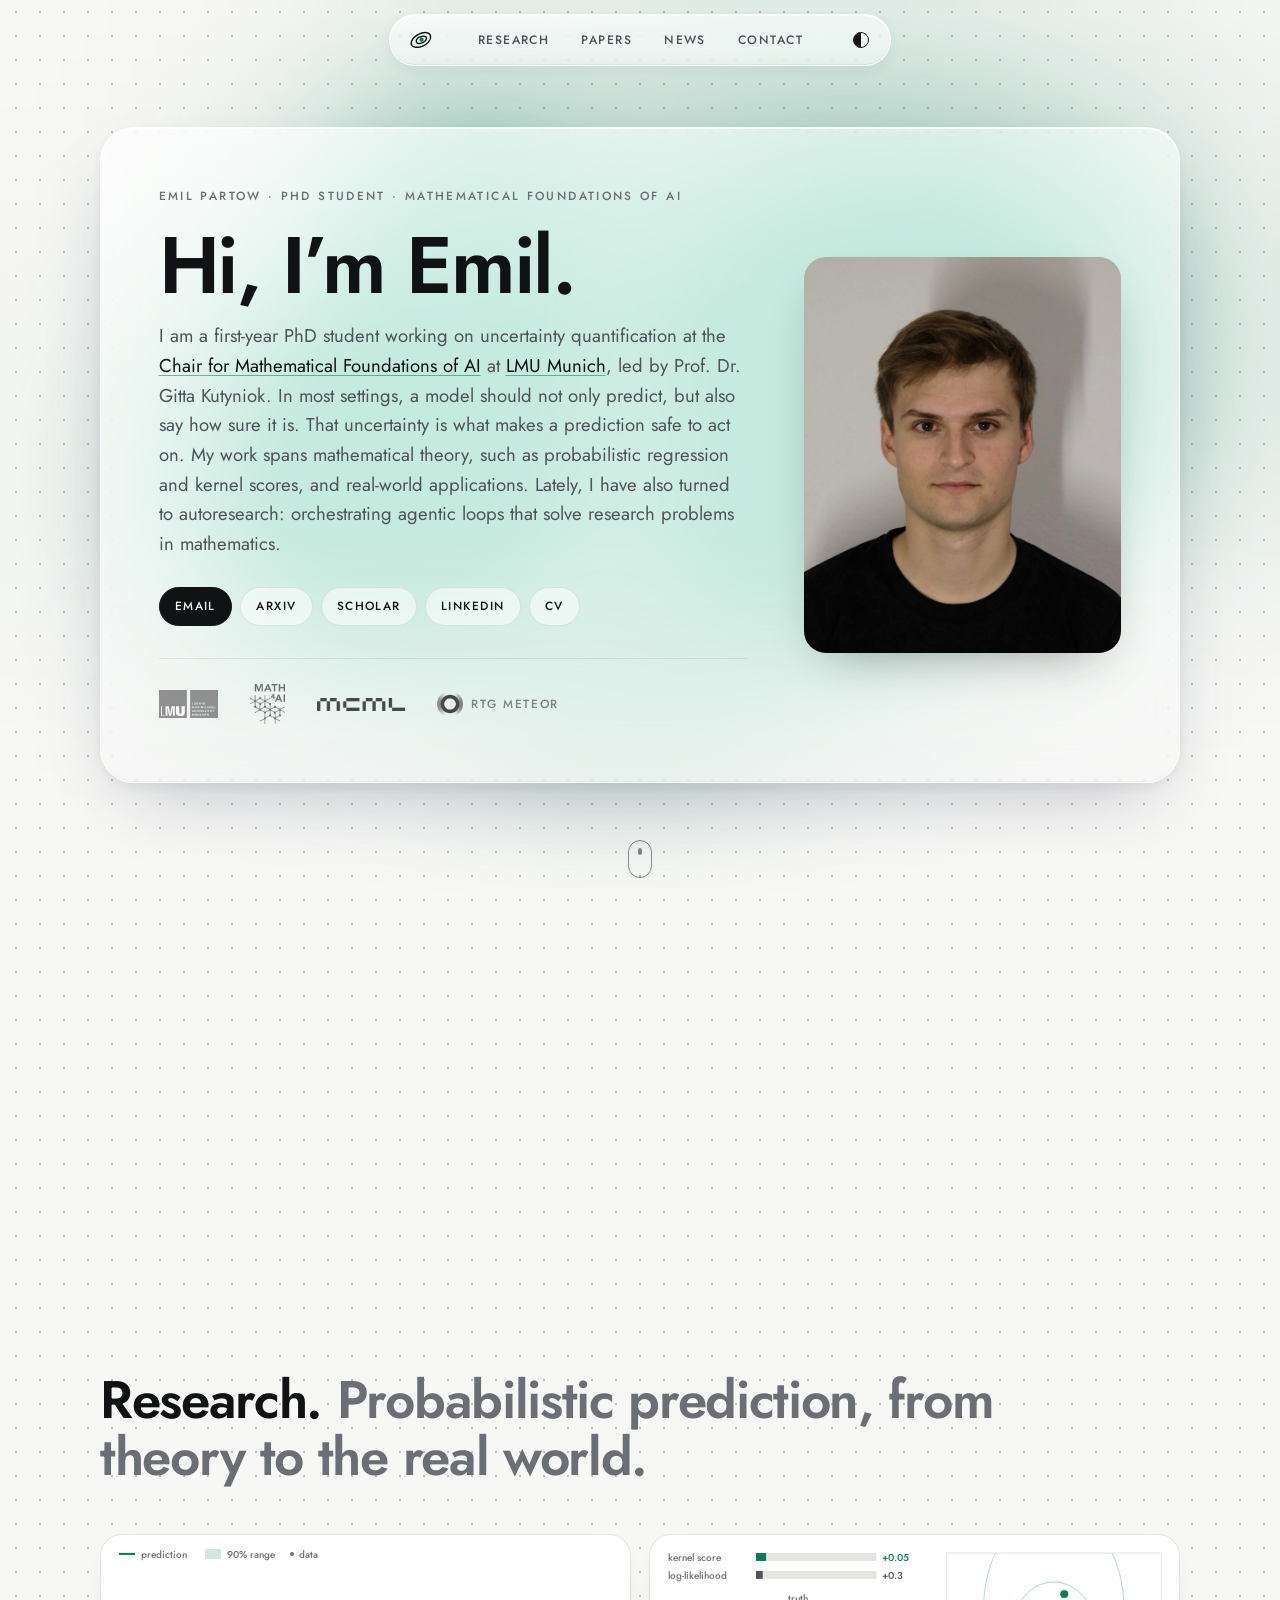
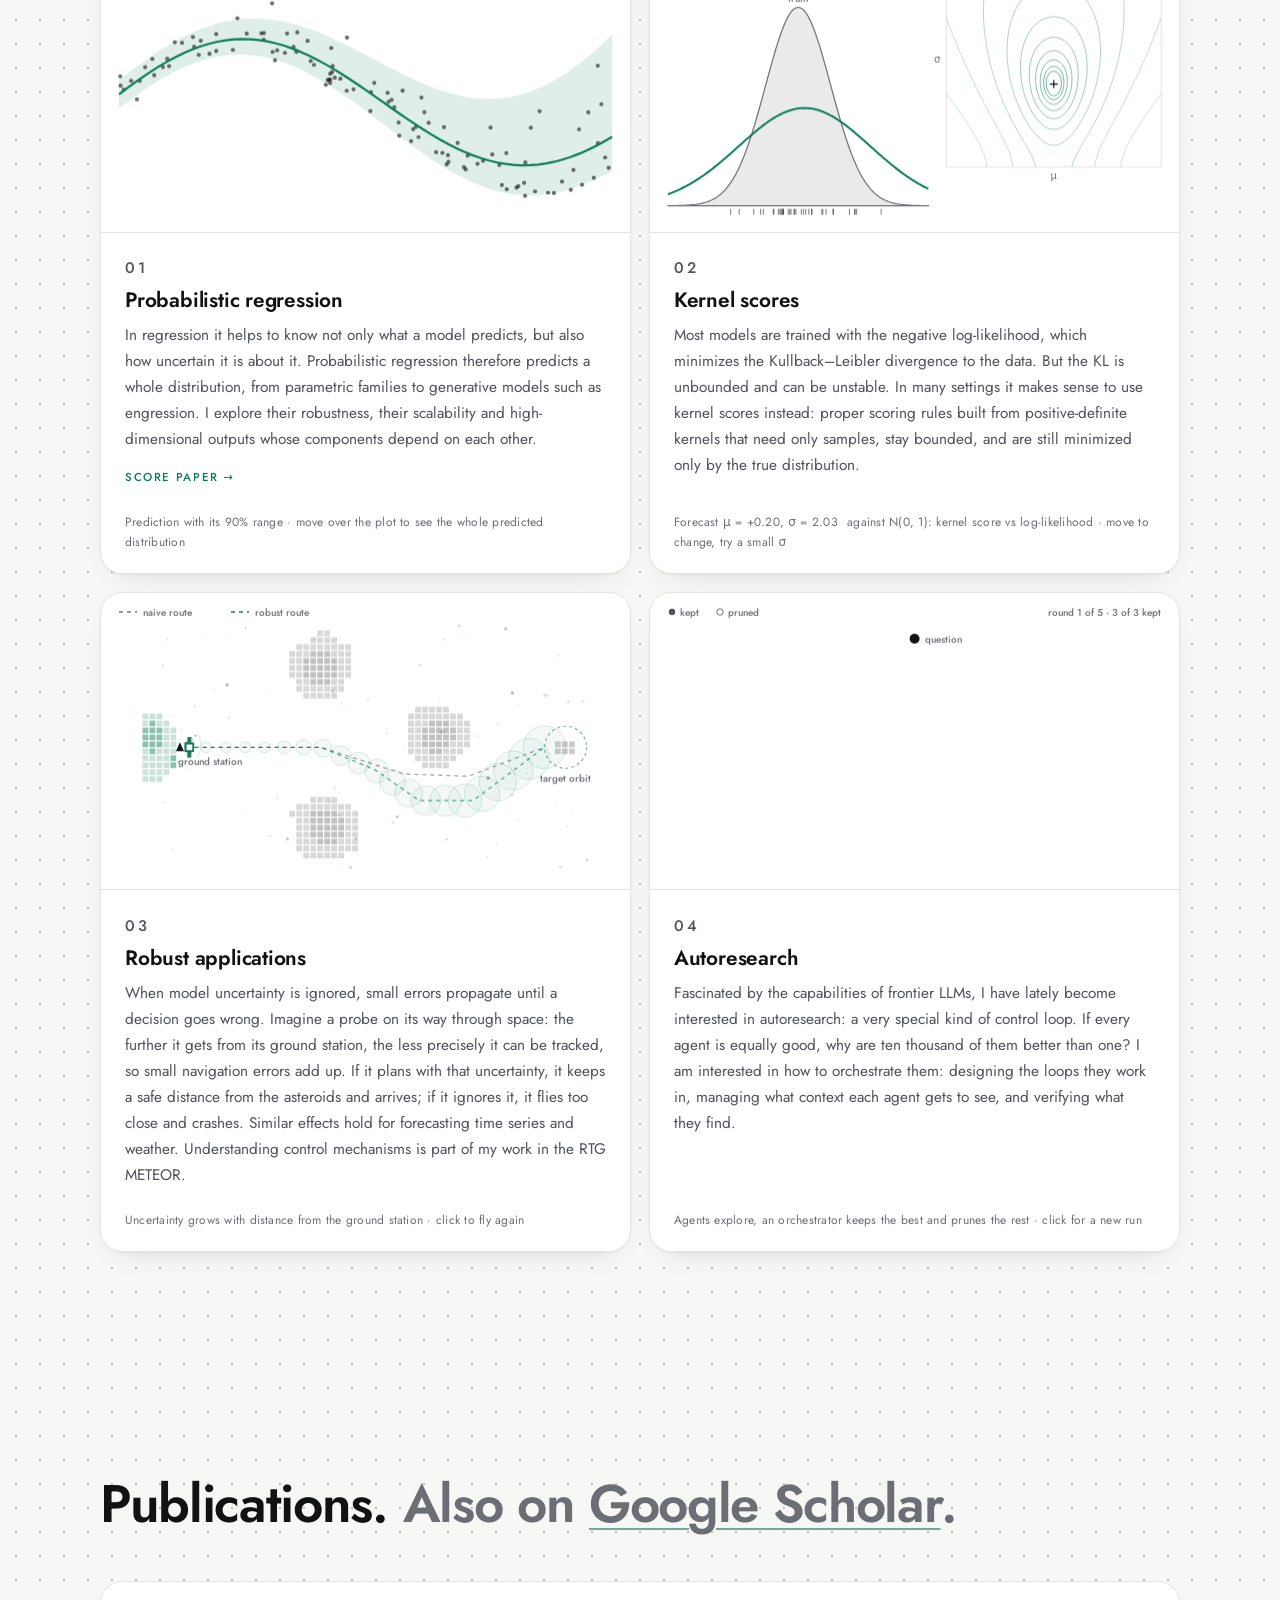
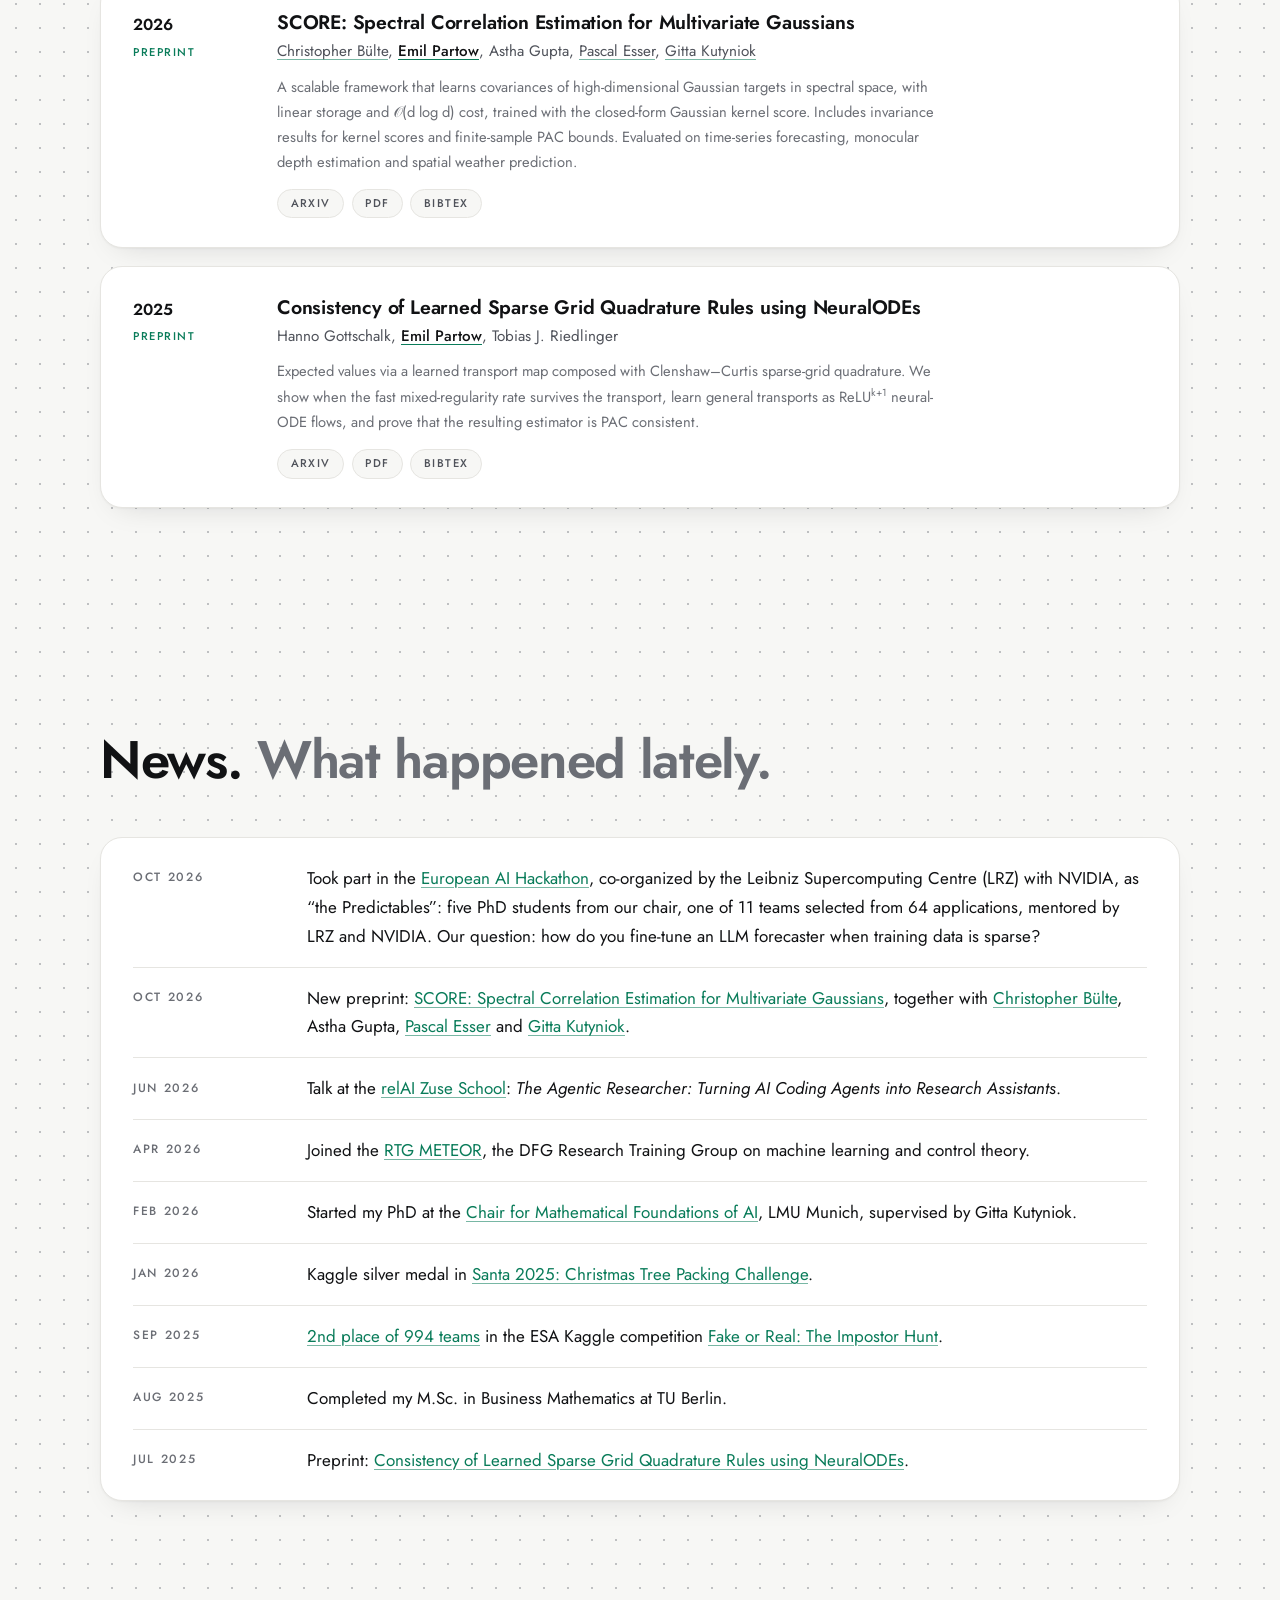
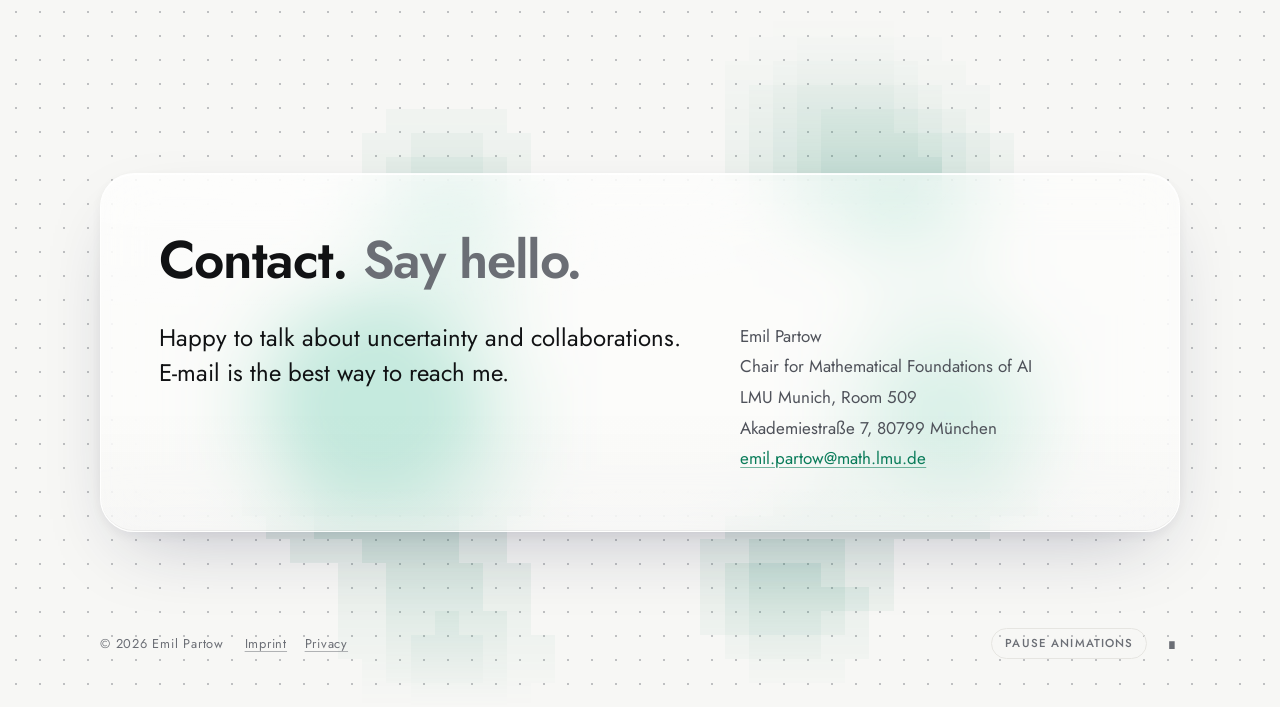
==== commit b0038340: "Mobile: footer in two justified rows, soft blur under the status bar and nav once scrolled Co-Author" ====
--- a/index.html
+++ b/index.html
@@ -43,7 +43,7 @@
       try { var t = localStorage.getItem("theme"); if (t) document.documentElement.dataset.theme = t; } catch (e) {}
     })();
   </script>
-  <link rel="stylesheet" href="assets/css/style.css?v=20261110z2">
+  <link rel="stylesheet" href="assets/css/style.css?v=20261110z3">
 
   <script type="application/ld+json">
   {
@@ -404,7 +404,7 @@
 
     <footer class="site-footer">
       <div class="container footer-inner">
-        <p>© <span id="year">2026</span> Emil Partow<span class="footer-legal"><a href="legal.html#imprint">Imprint</a><a href="legal.html#privacy">Privacy</a></span></p>
+        <p><span class="footer-copy">© <span id="year">2026</span> Emil Partow</span><span class="footer-legal"><a href="legal.html#imprint">Imprint</a><a href="legal.html#privacy">Privacy</a></span></p>
         <div class="footer-actions">
           <button class="motion-toggle" type="button">Pause animations</button>
           <button class="qed" type="button" aria-label="Q.E.D.">∎</button>
@@ -415,7 +415,7 @@
 
   <div class="toast" role="status" aria-live="polite"></div>
 
-  <script src="assets/js/viz.js?v=20261110z2" defer></script>
-  <script src="assets/js/main.js?v=20261110z2" defer></script>
+  <script src="assets/js/viz.js?v=20261110z3" defer></script>
+  <script src="assets/js/main.js?v=20261110z3" defer></script>
 </body>
 </html>
--- a/assets/css/style.css
+++ b/assets/css/style.css
@@ -403,7 +403,8 @@
 .footer-inner { display: flex; justify-content: space-between; align-items: center; padding-top: .5rem; }
 .footer-inner { flex-wrap: wrap; gap: .8rem 1.5rem; }
 .footer-inner p { margin: 0; letter-spacing: .06em; }
-.footer-legal a { margin-left: 1.1rem; color: inherit; text-decoration: underline; text-decoration-thickness: 1px; text-underline-offset: 3px; text-decoration-color: color-mix(in srgb, var(--muted) 50%, transparent); }
+.footer-legal { display: inline-flex; gap: 1.1rem; margin-left: 1.3rem; }
+.footer-legal a { color: inherit; text-decoration: underline; text-decoration-thickness: 1px; text-underline-offset: 3px; text-decoration-color: color-mix(in srgb, var(--muted) 50%, transparent); }
 .footer-legal a:hover { color: var(--ink); }
 .footer-legal a { position: relative; }
 .footer-legal a::after { content: ""; position: absolute; inset: -14px -7px; }
@@ -548,7 +549,25 @@
   .contact-grid { gap: 1.25rem; }
   .contact-lead { margin: 0; }
   address { line-height: 1.7; }
-  .site-footer { padding: 1rem 0 2.5rem; }
+  .site-footer { padding: 1.25rem 0 2.5rem; }
+  /* footer: two tidy rows, each justified: links and the animation switch, then the copyright and the tombstone */
+  .footer-inner { display: grid; grid-template-columns: minmax(0, 1fr) auto; grid-template-areas: "legal motion" "copy qed"; gap: 1.1rem 1rem; align-items: center; padding-top: 0; }
+  .footer-inner p, .footer-actions { display: contents; }
+  .footer-legal { grid-area: legal; margin-left: 0; gap: 1.4rem; }
+  .footer-copy { grid-area: copy; letter-spacing: .06em; white-space: nowrap; }
+  .motion-toggle { grid-area: motion; justify-self: end; white-space: nowrap; }
+  .footer-inner .qed { grid-area: qed; justify-self: end; margin: -11px -18px -11px 0; }
+
+  /* header: once the page scrolls, what passes under the status bar and the nav pill melts into a soft
+     blur instead of showing through as readable text */
+  .site-header::before {
+    content: ""; position: fixed; inset: 0 0 auto; height: 92px; z-index: -1; pointer-events: none;
+    background: linear-gradient(var(--bg), color-mix(in srgb, var(--bg) 55%, transparent) 60%, transparent);
+    -webkit-backdrop-filter: blur(9px); backdrop-filter: blur(9px);
+    -webkit-mask-image: linear-gradient(#000 50%, transparent); mask-image: linear-gradient(#000 50%, transparent);
+    opacity: 0; transition: opacity .35s;
+  }
+  .site-header.scrolled::before { opacity: 1; }
 
   /* 44px touch targets without changing how the pills look */
   .links a, .chip, .motion-toggle, .card-link a { position: relative; }
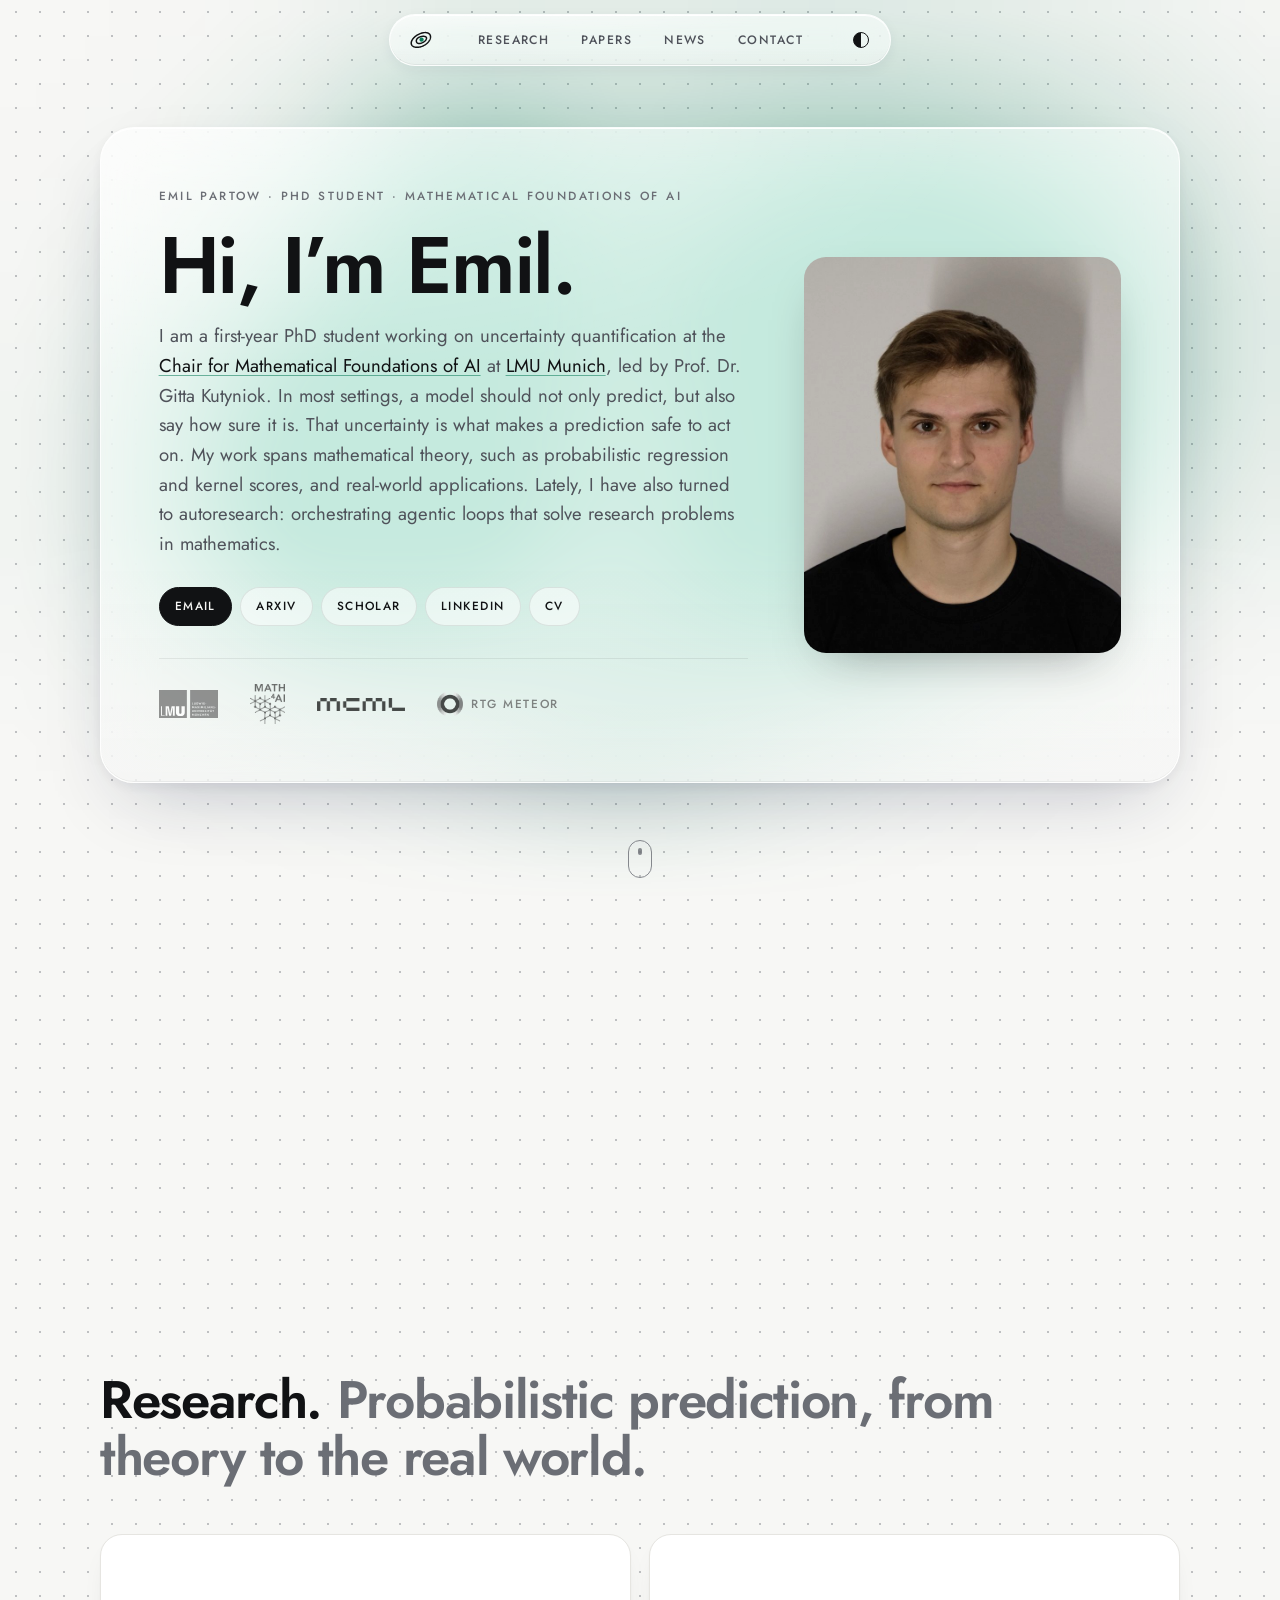
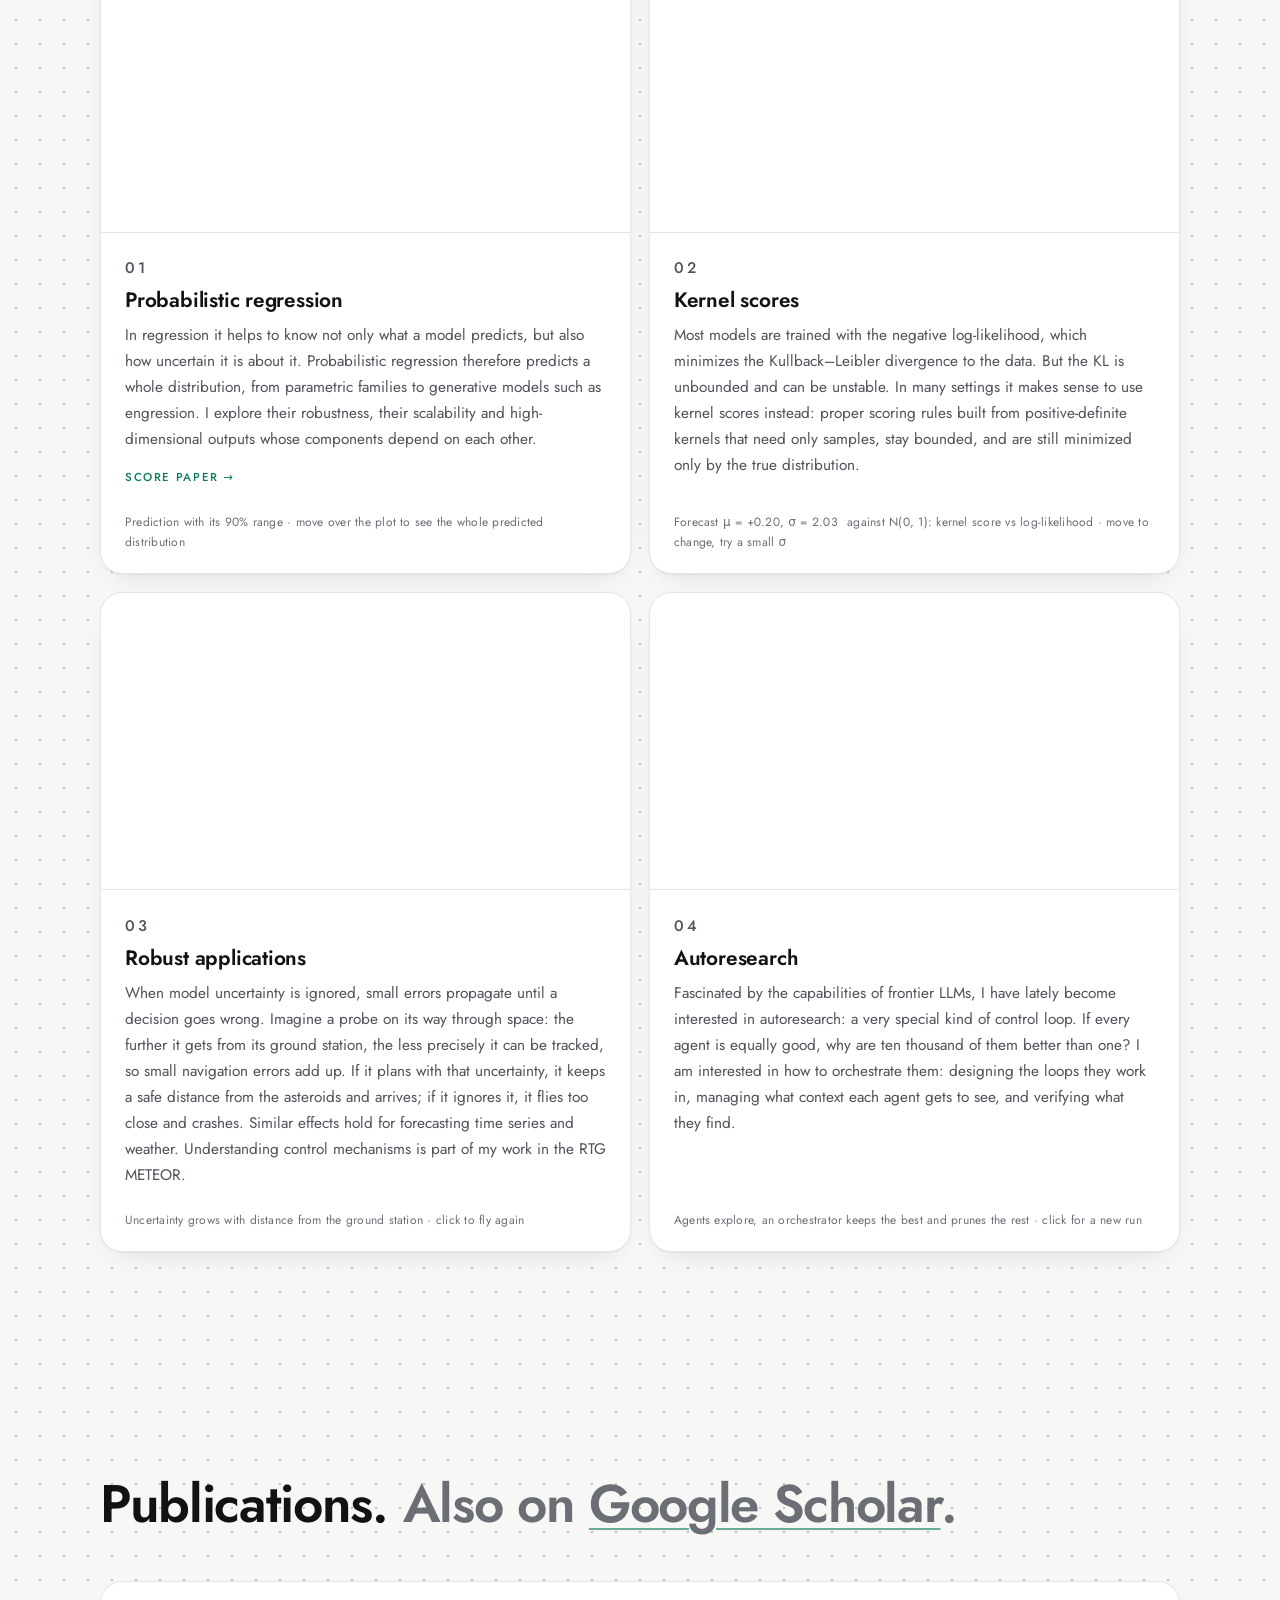
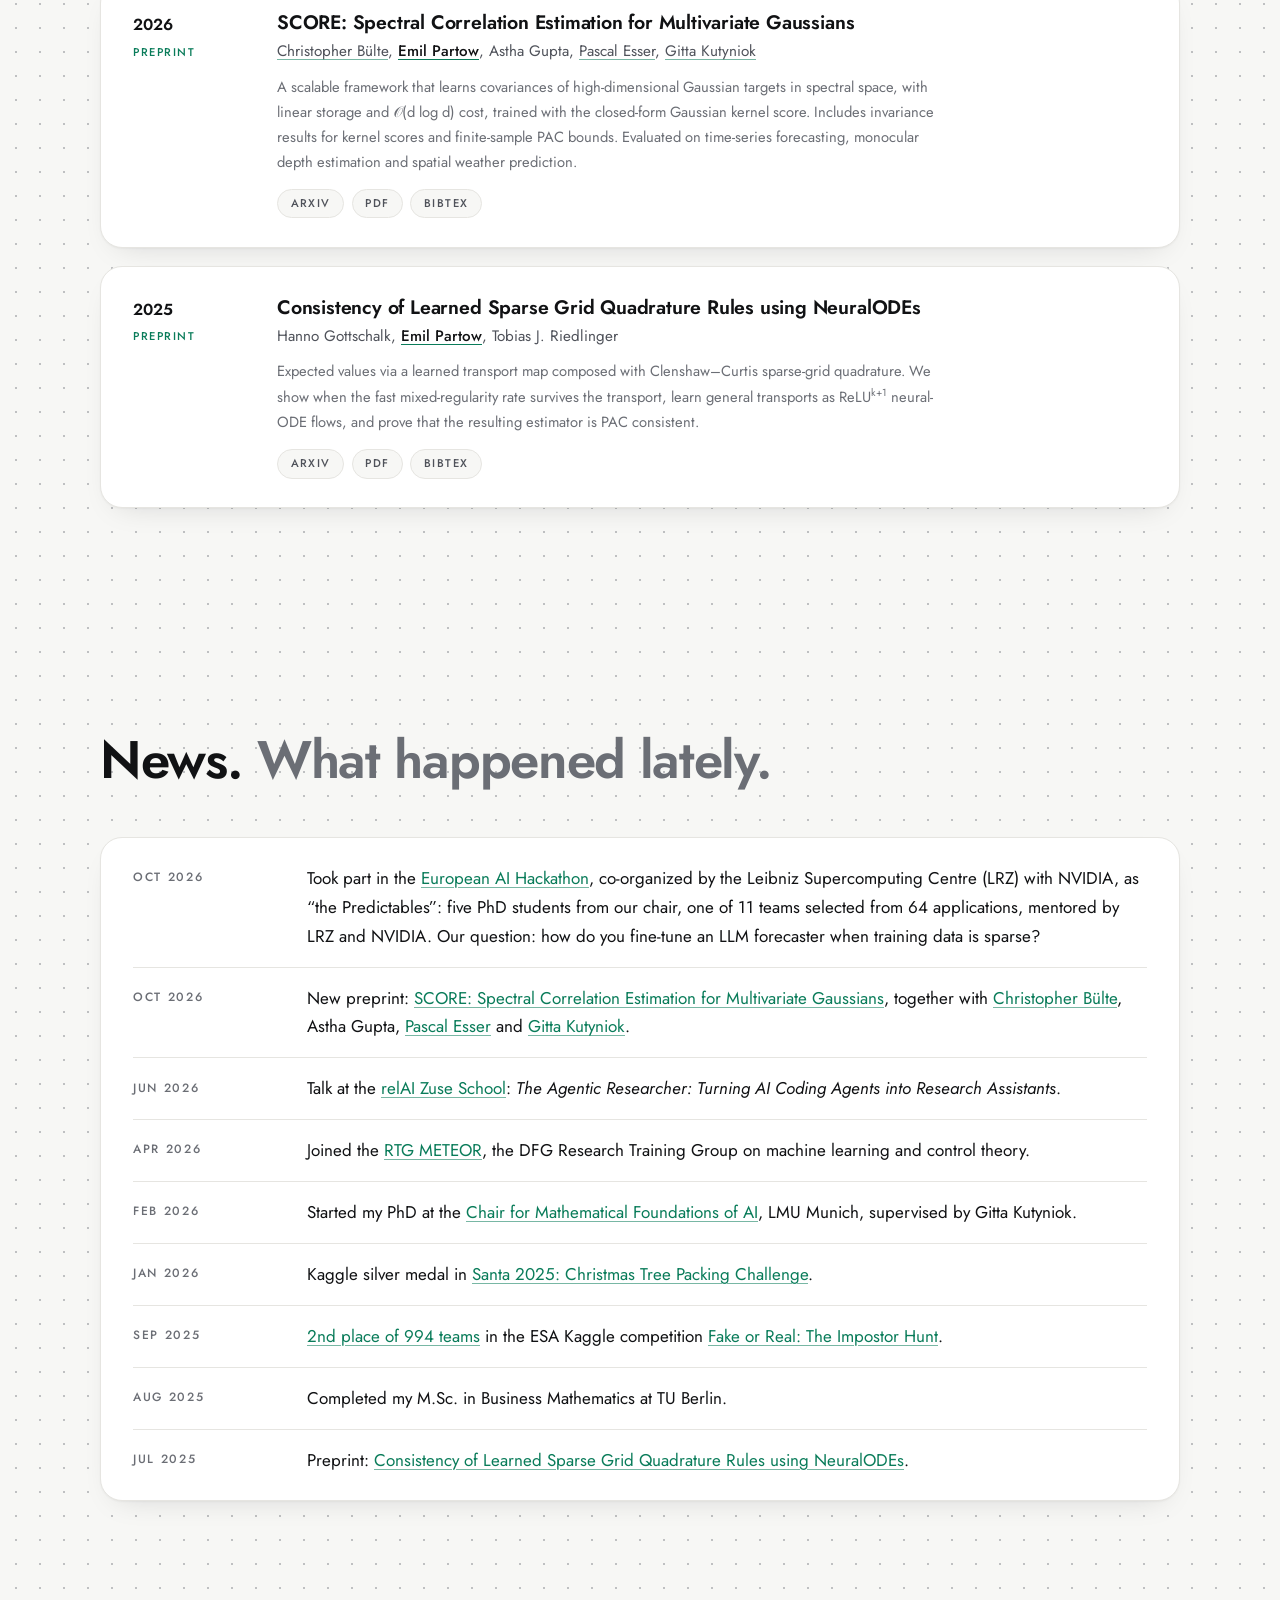
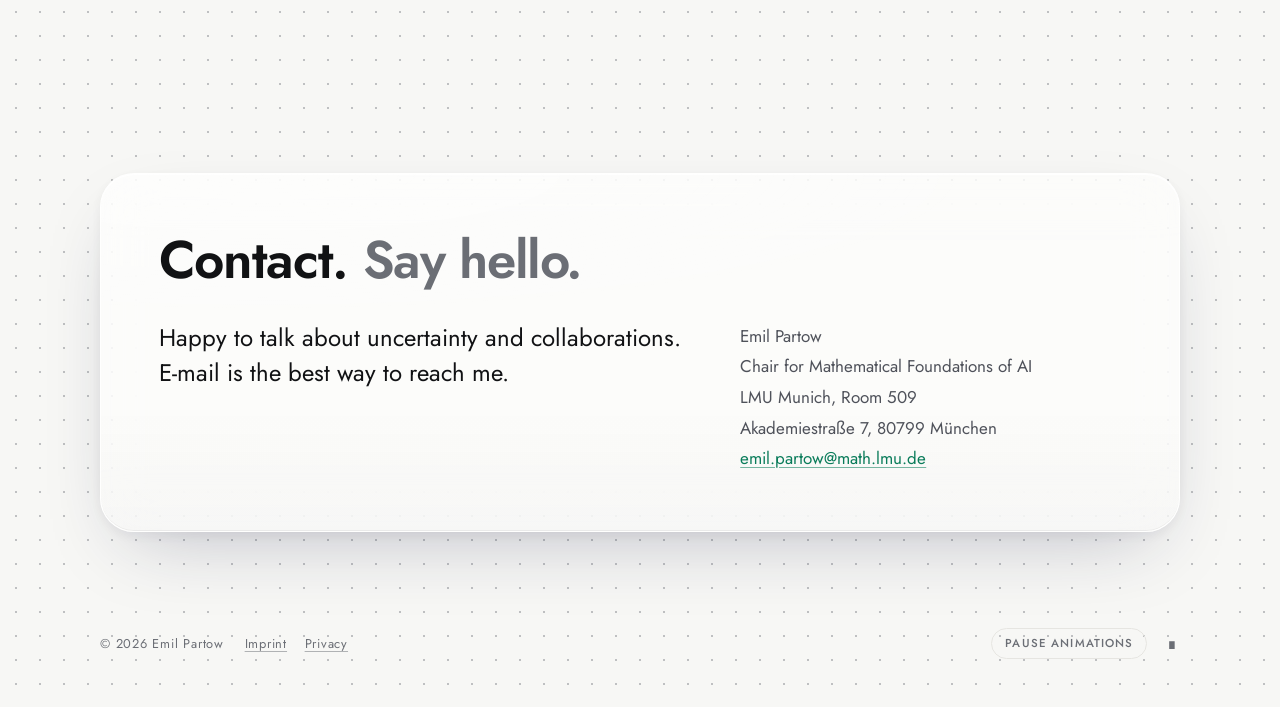
==== commit 2f372d70: "Reuse note: the code may be used as a template with credit and a link back Co-Authored-By: Claude <n" ====
--- a/index.html
+++ b/index.html
@@ -1,6 +1,10 @@
 <!DOCTYPE html>
 <html lang="en">
 <head>
+  <!--
+    Like the site? You may build your own on this code. Please give credit with a visible link to
+    https://emilpartow.github.io, and replace the texts, the portrait, the CV and the logo mark with your own.
+  -->
   <meta charset="utf-8">
   <meta name="viewport" content="width=device-width, initial-scale=1">
   <title>Emil Partow · Uncertainty Quantification · LMU Munich</title>
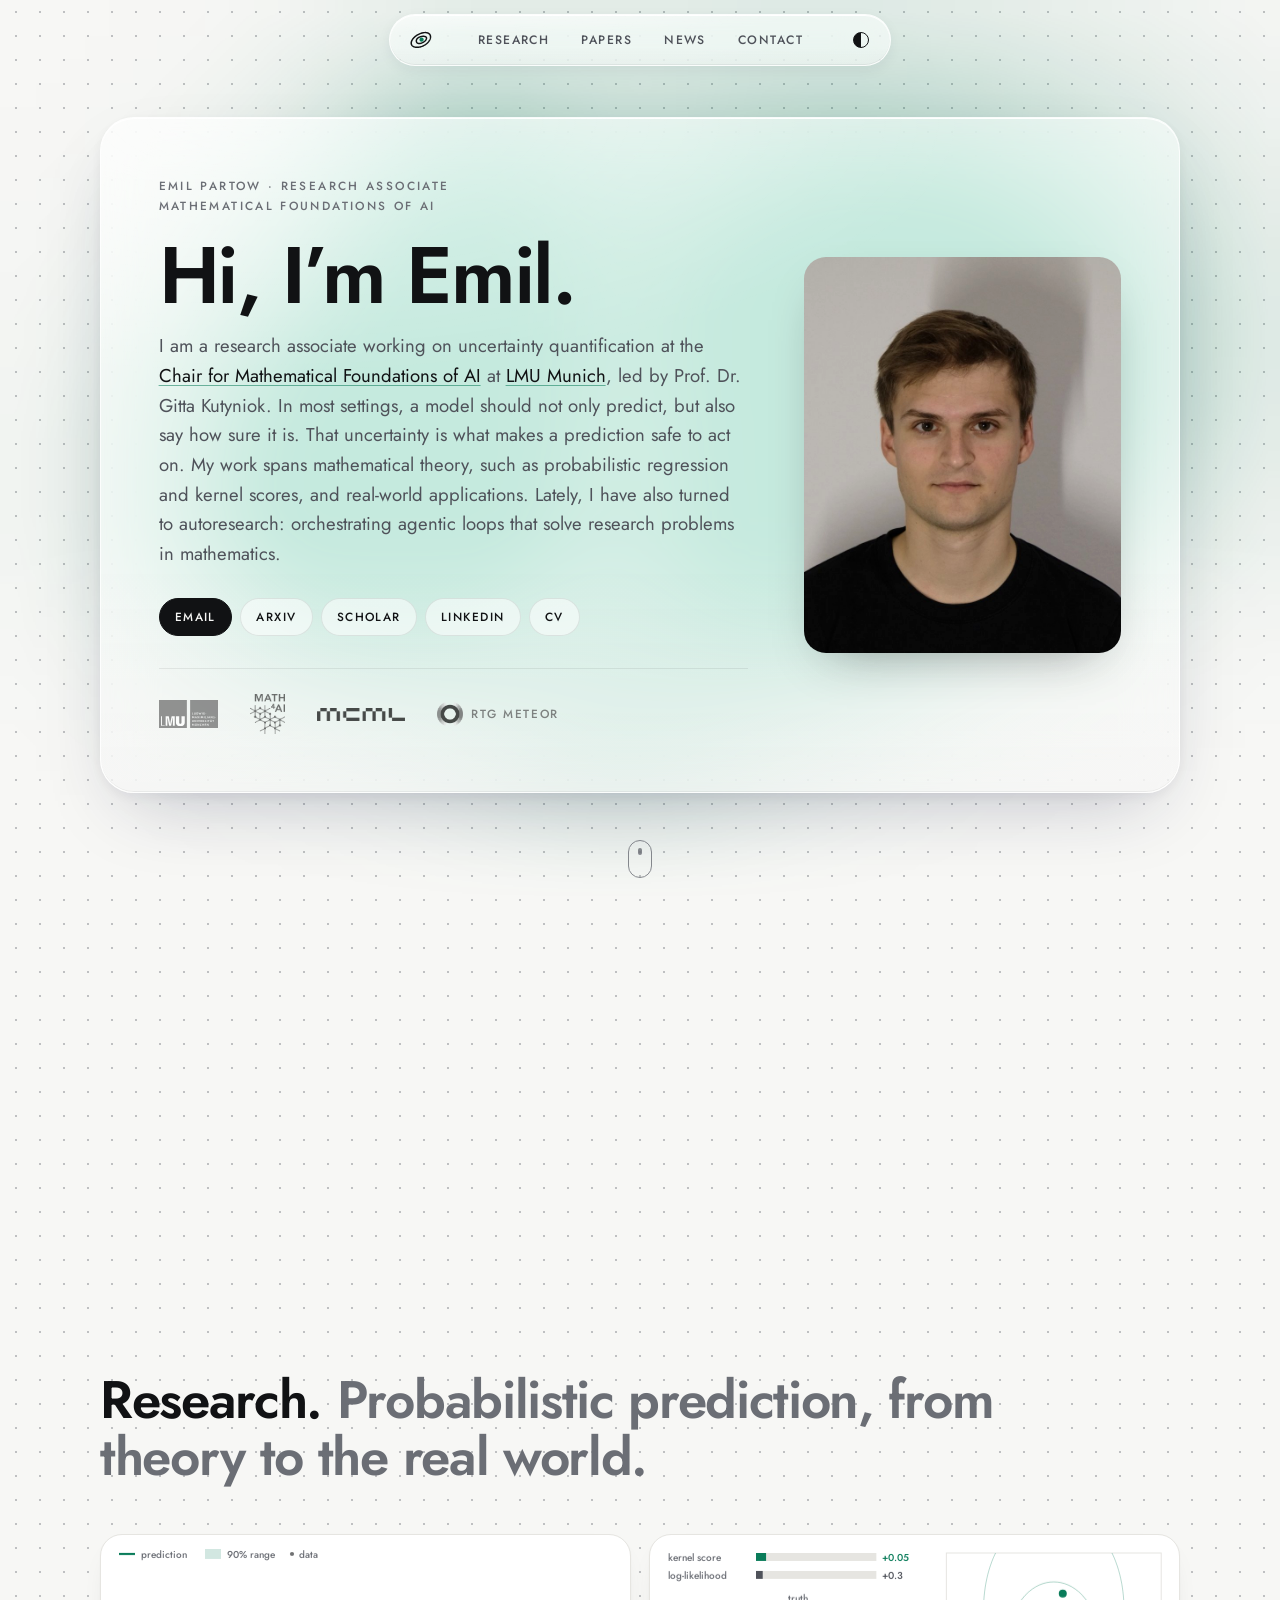
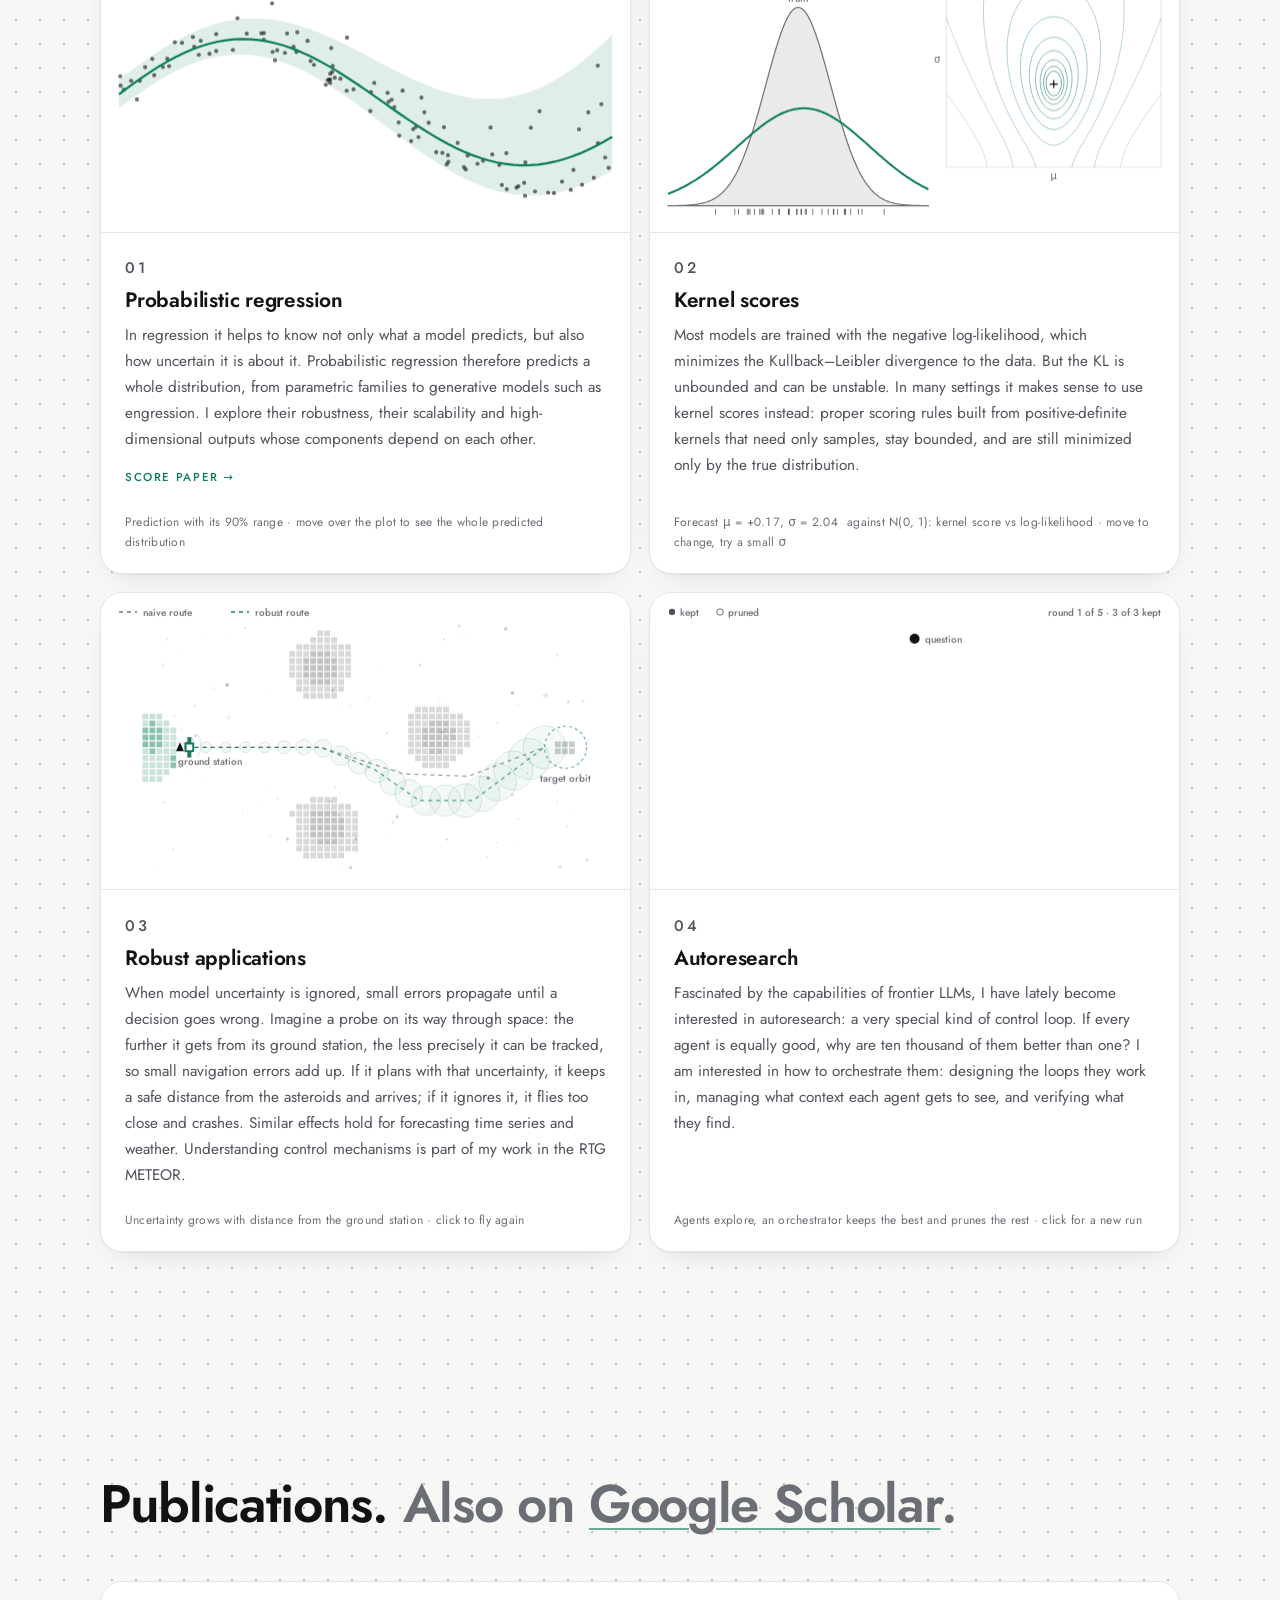
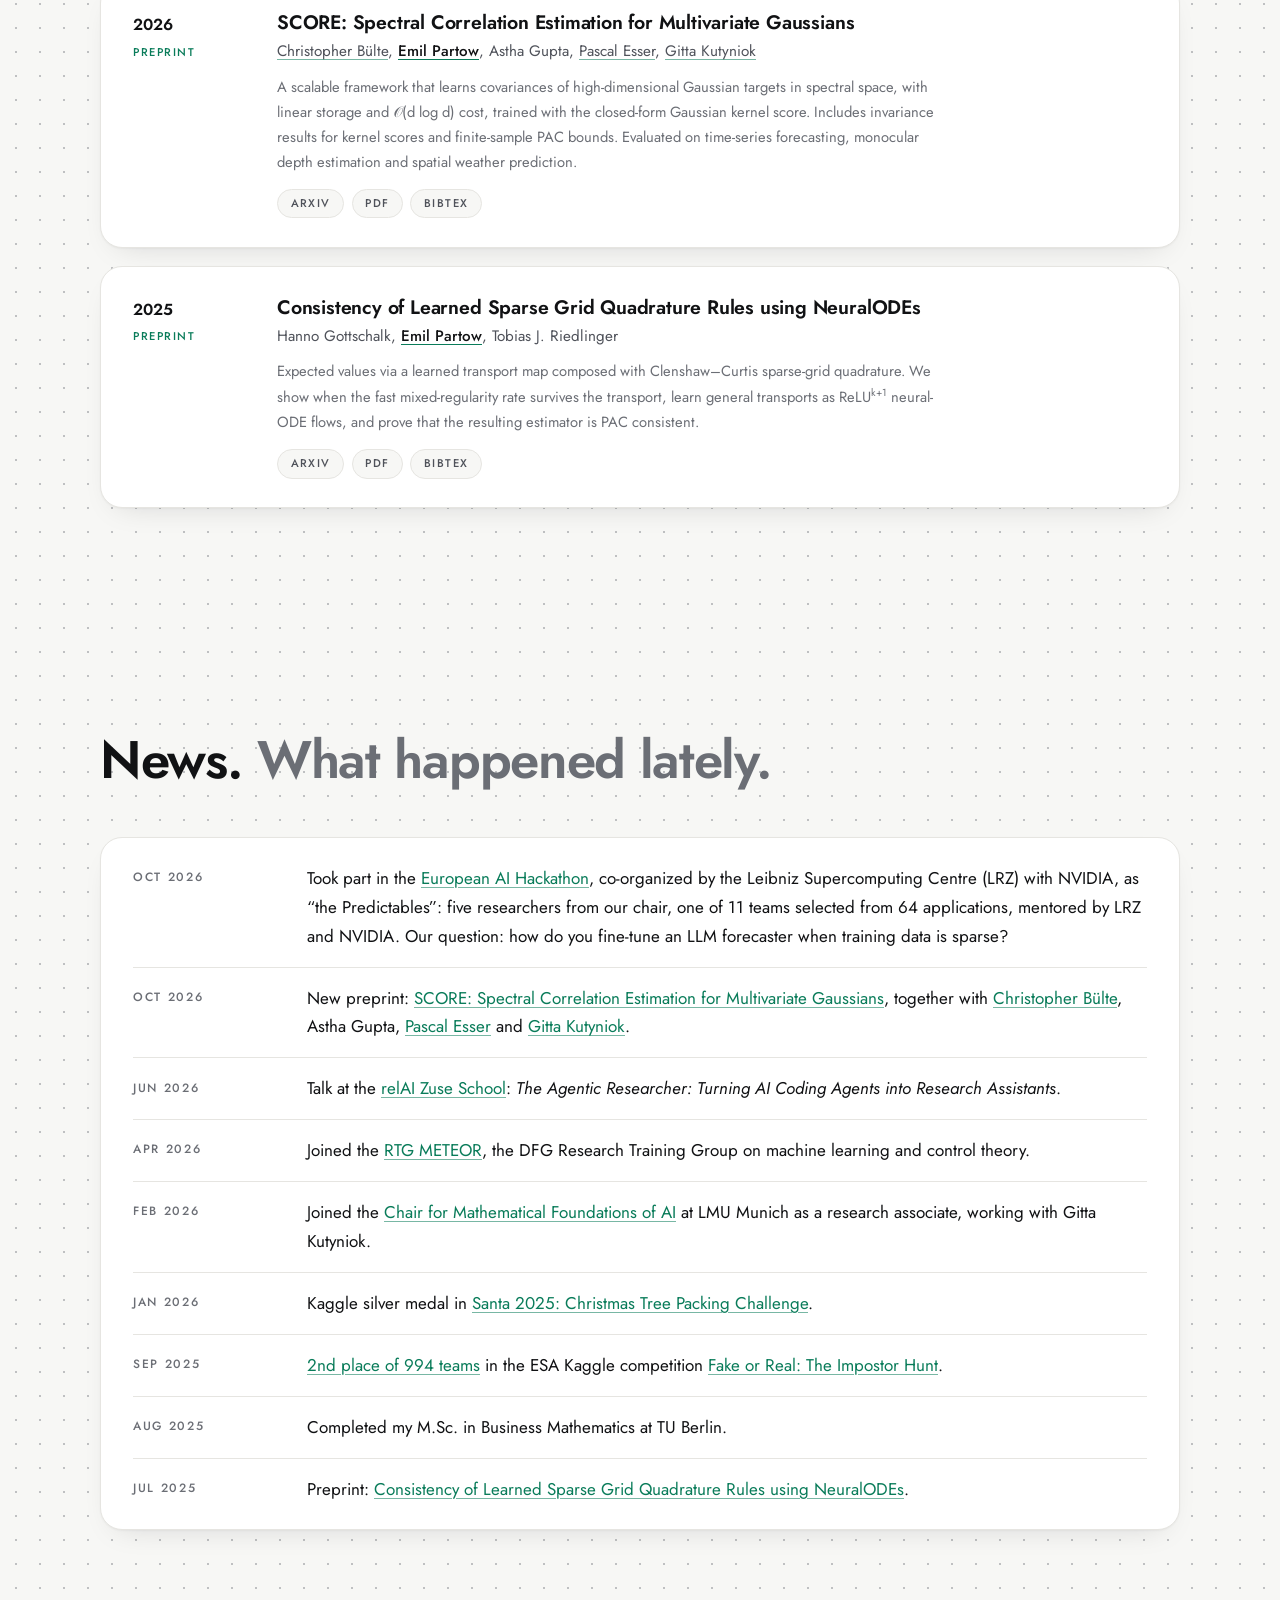
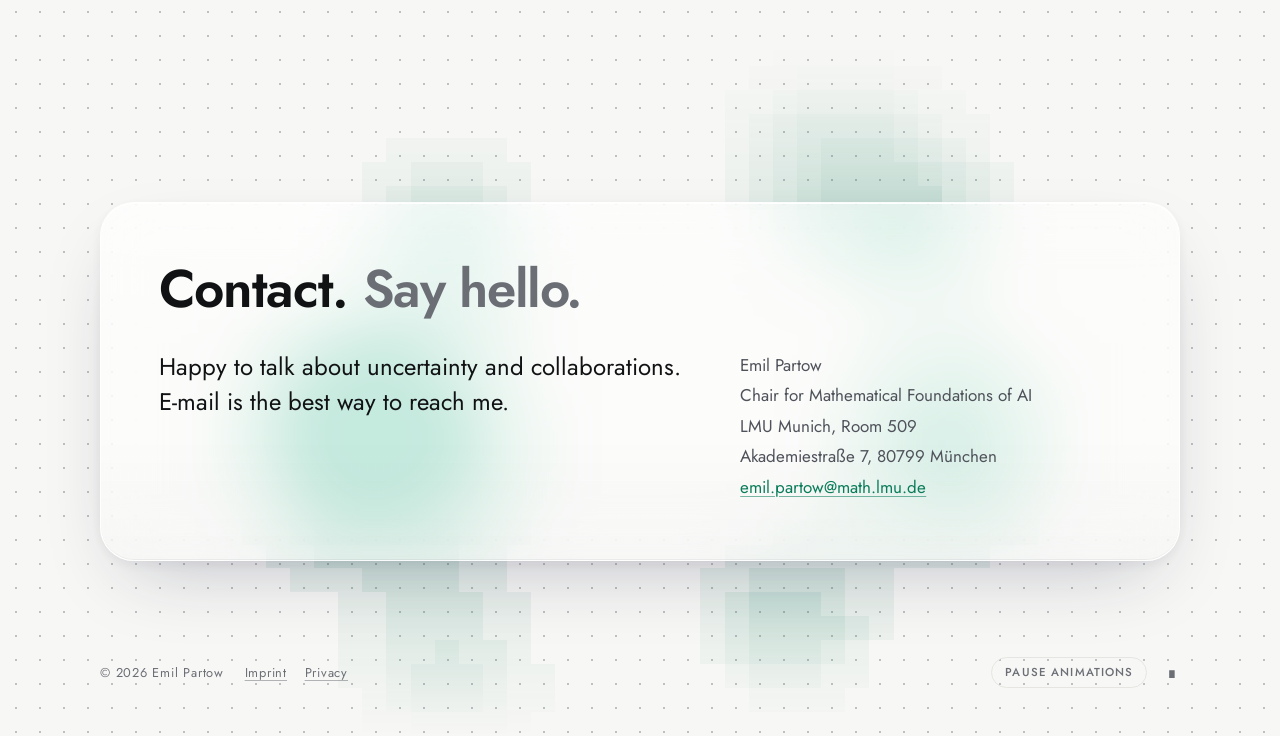
==== commit ab02a129: "Title: research associate instead of PhD student (site, structured data, preview image, CV) Co-Autho" ====
--- a/index.html
+++ b/index.html
@@ -8,7 +8,7 @@
   <meta charset="utf-8">
   <meta name="viewport" content="width=device-width, initial-scale=1">
   <title>Emil Partow · Uncertainty Quantification · LMU Munich</title>
-  <meta name="description" content="Emil Partow, PhD student at LMU Munich (Chair for Mathematical Foundations of AI, MCML): uncertainty quantification, probabilistic regression and kernel scores.">
+  <meta name="description" content="Emil Partow, research associate at LMU Munich (Chair for Mathematical Foundations of AI, MCML): uncertainty quantification, probabilistic regression and kernel scores.">
   <meta name="author" content="Emil Partow">
   <link rel="canonical" href="https://emilpartow.github.io/">
 
@@ -18,19 +18,19 @@
   <meta property="og:site_name" content="Emil Partow">
   <meta property="og:locale" content="en_US">
   <meta property="og:title" content="Emil Partow · Uncertainty Quantification · LMU Munich">
-  <meta property="og:description" content="PhD student at LMU Munich working on uncertainty quantification: probabilistic regression, kernel scores and models that know what they do not know.">
+  <meta property="og:description" content="Research associate at LMU Munich working on uncertainty quantification: probabilistic regression, kernel scores and models that know what they do not know.">
   <meta property="og:url" content="https://emilpartow.github.io/">
-  <meta property="og:image" content="https://emilpartow.github.io/assets/img/og.jpg">
+  <meta property="og:image" content="https://emilpartow.github.io/assets/img/og.jpg?v=2">
   <meta property="og:image:width" content="1200">
   <meta property="og:image:height" content="630">
-  <meta property="og:image:alt" content="Emil Partow, PhD student at LMU Munich, uncertainty quantification for machine learning">
+  <meta property="og:image:alt" content="Emil Partow, research associate at LMU Munich, uncertainty quantification for machine learning">
   <meta property="profile:first_name" content="Emil">
   <meta property="profile:last_name" content="Partow">
   <meta name="twitter:card" content="summary_large_image">
   <meta name="twitter:title" content="Emil Partow · Uncertainty Quantification · LMU Munich">
-  <meta name="twitter:description" content="PhD student at LMU Munich working on uncertainty quantification, probabilistic regression and kernel scores.">
-  <meta name="twitter:image" content="https://emilpartow.github.io/assets/img/og.jpg">
-  <meta name="twitter:image:alt" content="Emil Partow, PhD student at LMU Munich, uncertainty quantification for machine learning">
+  <meta name="twitter:description" content="Research associate at LMU Munich working on uncertainty quantification, probabilistic regression and kernel scores.">
+  <meta name="twitter:image" content="https://emilpartow.github.io/assets/img/og.jpg?v=2">
+  <meta name="twitter:image:alt" content="Emil Partow, research associate at LMU Munich, uncertainty quantification for machine learning">
 
   <meta name="color-scheme" content="light dark">
   <meta name="theme-color" content="#f7f7f5" media="(prefers-color-scheme: light)">
@@ -47,7 +47,7 @@
       try { var t = localStorage.getItem("theme"); if (t) document.documentElement.dataset.theme = t; } catch (e) {}
     })();
   </script>
-  <link rel="stylesheet" href="assets/css/style.css?v=20261110z3">
+  <link rel="stylesheet" href="assets/css/style.css?v=20261115a">
 
   <script type="application/ld+json">
   {
@@ -69,7 +69,7 @@
         "inLanguage": "en",
         "isPartOf": { "@id": "https://emilpartow.github.io/#website" },
         "dateCreated": "2026-11-10",
-        "dateModified": "2026-11-10",
+        "dateModified": "2026-11-15",
         "mainEntity": { "@id": "https://emilpartow.github.io/#person" }
       },
       {
@@ -78,8 +78,8 @@
         "name": "Emil Partow",
         "givenName": "Emil",
         "familyName": "Partow",
-        "jobTitle": "PhD Student",
-        "description": "PhD student in the mathematical foundations of AI at LMU Munich, working on uncertainty quantification for machine learning.",
+        "jobTitle": "Research Associate",
+        "description": "Research associate in the mathematical foundations of AI at LMU Munich, working on uncertainty quantification for machine learning.",
         "email": "mailto:emil.partow@math.lmu.de",
         "url": "https://emilpartow.github.io/",
         "image": "https://emilpartow.github.io/assets/img/portrait-square.jpg",
@@ -175,10 +175,10 @@
       <canvas id="flow-sharp" aria-hidden="true"></canvas>
       <div class="hero-card glass">
         <div class="hero-text">
-          <p class="eyebrow">Emil Partow · PhD Student<span class="eyebrow-sep"> · </span><span class="eyebrow-field">Mathematical Foundations of AI</span></p>
+          <p class="eyebrow">Emil Partow · Research Associate<span class="eyebrow-sep"> · </span><span class="eyebrow-field">Mathematical Foundations of AI</span></p>
           <h1><button class="greet" type="button" title="Click for another greeting">Hi</button>, I’m Emil<span class="sr-only"> Partow</span>.</h1>
           <p class="lead">
-            I am a first-year PhD student working on uncertainty quantification at the
+            I am a research associate working on uncertainty quantification at the
             <a href="https://www.math.lmu.de/math4ai/en/">Chair for Mathematical Foundations of AI</a> at
             <a href="https://www.lmu.de/en/">LMU Munich</a>, led by Prof. Dr. Gitta Kutyniok.
             In most settings, a model should not only predict, but also say how sure it is.
@@ -341,7 +341,7 @@
       <ul class="timeline" data-limit="10">
         <li>
           <time datetime="2026-10">Oct 2026</time>
-          <p>Took part in the <a href="https://www.hlrs.de/training/2026/hack-ai">European AI Hackathon</a>, co-organized by the Leibniz Supercomputing Centre (LRZ) with NVIDIA, as “the Predictables”: five PhD students from our chair, one of 11 teams selected from 64 applications, mentored by LRZ and NVIDIA. Our question: how do you fine-tune an LLM forecaster when training data is sparse?</p>
+          <p>Took part in the <a href="https://www.hlrs.de/training/2026/hack-ai">European AI Hackathon</a>, co-organized by the Leibniz Supercomputing Centre (LRZ) with NVIDIA, as “the Predictables”: five researchers from our chair, one of 11 teams selected from 64 applications, mentored by LRZ and NVIDIA. Our question: how do you fine-tune an LLM forecaster when training data is sparse?</p>
         </li>
         <li>
           <time datetime="2026-10">Oct 2026</time>
@@ -357,7 +357,7 @@
         </li>
         <li>
           <time datetime="2026-02">Feb 2026</time>
-          <p>Started my PhD at the <a href="https://www.math.lmu.de/math4ai/en/">Chair for Mathematical Foundations of AI</a>, LMU Munich, supervised by Gitta Kutyniok.</p>
+          <p>Joined the <a href="https://www.math.lmu.de/math4ai/en/">Chair for Mathematical Foundations of AI</a> at LMU Munich as a research associate, working with Gitta Kutyniok.</p>
         </li>
         <li>
           <time datetime="2026-01">Jan 2026</time>
@@ -419,7 +419,7 @@
 
   <div class="toast" role="status" aria-live="polite"></div>
 
-  <script src="assets/js/viz.js?v=20261110z3" defer></script>
-  <script src="assets/js/main.js?v=20261110z3" defer></script>
+  <script src="assets/js/viz.js?v=20261115a" defer></script>
+  <script src="assets/js/main.js?v=20261115a" defer></script>
 </body>
 </html>
--- a/assets/css/style.css
+++ b/assets/css/style.css
@@ -234,6 +234,9 @@
 }
 @keyframes cue { 0% { transform: translateY(0); opacity: 1; } 70% { transform: translateY(12px); opacity: 0; } 100% { opacity: 0; } }
 
+/* the field always gets its own line: name and role above, field below */
+.eyebrow-sep { display: none; }
+.eyebrow-field { display: block; }
 .eyebrow {
   font-size: .74rem; font-weight: 500; letter-spacing: .2em; text-transform: uppercase;
   color: var(--muted); margin-bottom: 1.2rem;
@@ -490,11 +493,6 @@
   .hero .links { grid-row: 4; }
   .hero .orgs { grid-row: 5; }
   .hero-photo { grid-row: 1 / span 3; align-self: start; }
-}
-/* phones and small tablets: the eyebrow breaks after "PhD Student", never leaving a dot at a line end */
-@media (max-width: 880px) {
-  .eyebrow-sep { display: none; }
-  .eyebrow-field { display: block; }
 }
 @media (max-width: 640px) {
   body { font-size: 16px; }
